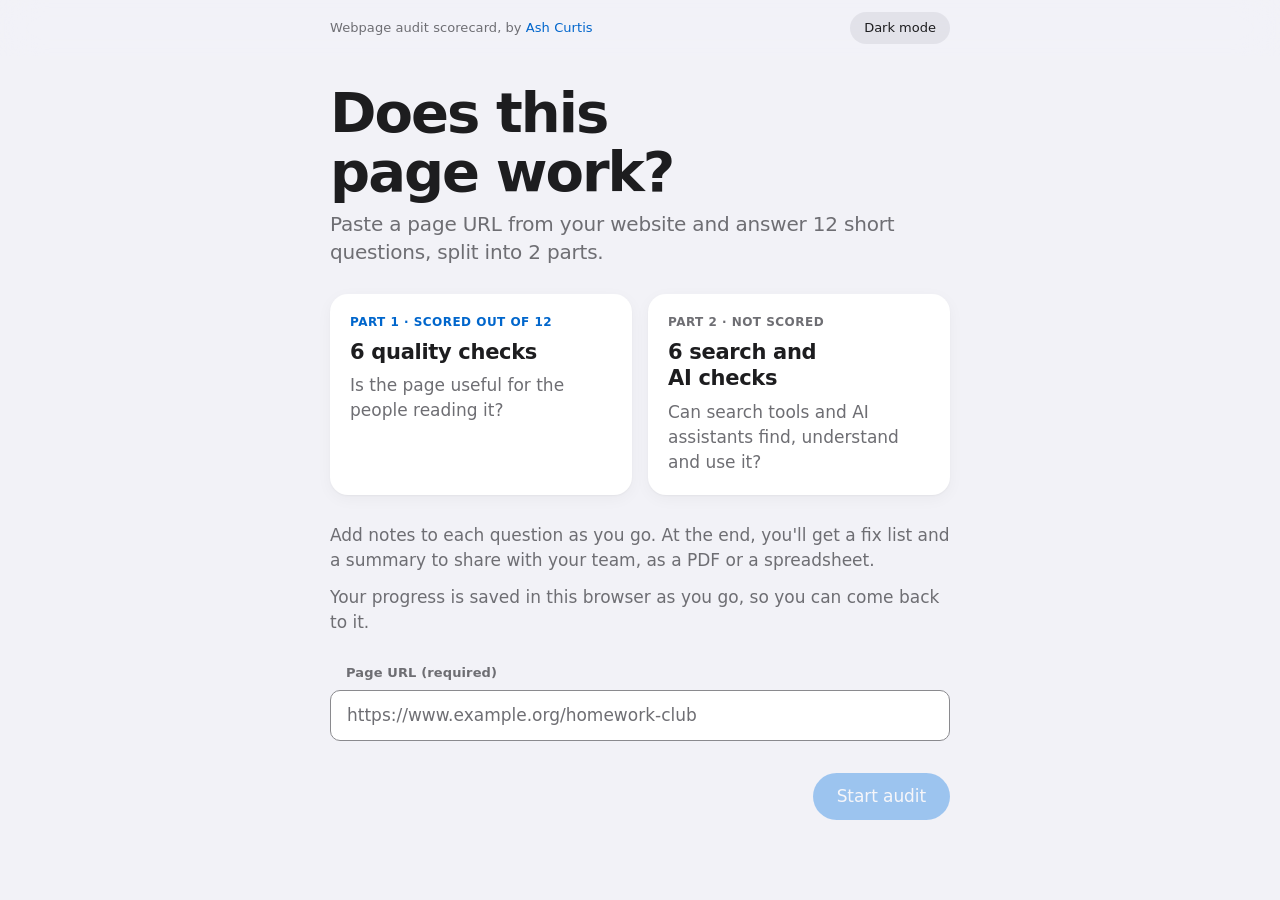
==== index.html @ c0e29211 "Add files via upload" ====
<!doctype html><html><head><meta charset=utf8><meta name=viewport content="width=device-width,initial-scale=1,viewport-fit=cover"><style>:root{color-scheme:light;box-sizing:border-box;padding-top:env(safe-area-inset-top,0px);padding-bottom:env(safe-area-inset-bottom,0px)}html{scroll-padding-top:env(safe-area-inset-top,0px)}body{margin:0;padding:0;font:14px -apple-system,BlinkMacSystemFont,sans-serif;background:#fff;color:#000}img{max-width:100%}[hidden]:not([hidden=until-found i]){display:none!important}</style></head><body>
<title>Webpage audit scorecard, by Ash Curtis</title>
<meta name="claude:viewport-fit-sides" content="cover">
<style>
/* Apple-style redesign.
   Grouped inset lists on a grouped background, system type with size-specific tracking,
   translucent sticky chrome with a scroll-edge effect, press feedback on pointer-down,
   critically damped screen transitions that enter from the side you're heading towards. */
:root {
  --bg: #F2F2F7;            /* systemGroupedBackground */
  --card: #FFFFFF;          /* secondarySystemGroupedBackground */
  --surface: #FFFFFF;
  --fill: rgba(118,118,128,.12);
  --fill-strong: rgba(118,118,128,.20);
  --fg: #1D1D1F;
  --muted: #6E6E73;
  --sep: rgba(60,60,67,.18);
  --line: rgba(60,60,67,.18);
  --line-strong: rgba(60,60,67,.36);
  --control: #8A8A8E;
  --accent: #0071E3;
  --accent-hover: #0066CC;
  --accent-press: #006EDB;
  --accent-fg: #FFFFFF;
  --accent-ink: #0066CC;
  --accent-soft: rgba(0,113,227,.10);
  --good-bg: rgba(52,199,89,.16);  --good-fg: #1B7A33;
  --warn-bg: rgba(255,149,0,.18);  --warn-fg: #8F4C00;
  --bad-bg: rgba(255,59,48,.14);   --bad-fg: #B3261E;
  --material: rgba(242,242,247,.72);
  --shadow: 0 1px 2px rgba(0,0,0,.04), 0 4px 16px rgba(0,0,0,.04);
  --font: -apple-system, BlinkMacSystemFont, "SF Pro Text", system-ui, "Segoe UI Variable Text", "Segoe UI", Roboto, sans-serif;
  --font-display: -apple-system, BlinkMacSystemFont, "SF Pro Display", system-ui, "Segoe UI Variable Display", "Segoe UI", Roboto, sans-serif;
  --mono: ui-monospace, "SF Mono", SFMono-Regular, Menlo, Consolas, monospace;
  --ease: cubic-bezier(.32,.72,0,1);  /* close to a critically damped spring, response ~0.4s */
  --r-card: 14px;
  --r-ctl: 10px;
}
@media (prefers-color-scheme: dark) {
  :root:not([data-theme="light"]) {
    --bg: #000000; --card: #1C1C1E; --surface: #1C1C1E;
    --fill: rgba(118,118,128,.24); --fill-strong: rgba(118,118,128,.36);
    --fg: #F5F5F7; --muted: #98989D;
    --sep: rgba(84,84,88,.6); --line: rgba(84,84,88,.6); --line-strong: rgba(120,120,128,.8);
    --control: #7C7C80;
    --accent: #0071E3; --accent-hover: #0066CC; --accent-press: #005FBF; --accent-fg: #FFFFFF;
    --accent-ink: #4DA3FF; --accent-soft: rgba(10,132,255,.18);
    --good-bg: rgba(48,209,88,.18);  --good-fg: #4CD964;
    --warn-bg: rgba(255,159,10,.20); --warn-fg: #FFB340;
    --bad-bg: rgba(255,69,58,.20);   --bad-fg: #FF6961;
    --material: rgba(0,0,0,.66);
    --shadow: none;
    color-scheme: dark;
  }
}
:root[data-theme="dark"] {
  --bg: #000000; --card: #1C1C1E; --surface: #1C1C1E;
  --fill: rgba(118,118,128,.24); --fill-strong: rgba(118,118,128,.36);
  --fg: #F5F5F7; --muted: #98989D;
  --sep: rgba(84,84,88,.6); --line: rgba(84,84,88,.6); --line-strong: rgba(120,120,128,.8);
  --control: #7C7C80;
  --accent: #0071E3; --accent-hover: #0066CC; --accent-press: #005FBF; --accent-fg: #FFFFFF;
  --accent-ink: #4DA3FF; --accent-soft: rgba(10,132,255,.18);
  --good-bg: rgba(48,209,88,.18);  --good-fg: #4CD964;
  --warn-bg: rgba(255,159,10,.20); --warn-fg: #FFB340;
  --bad-bg: rgba(255,69,58,.20);   --bad-fg: #FF6961;
  --material: rgba(0,0,0,.66);
  --shadow: none;
  color-scheme: dark;
}

* { box-sizing: border-box; }
[hidden] { display: none !important; }
html { -webkit-text-size-adjust: 100%; }
body {
  background: var(--bg);
  color: var(--fg);
  font-family: var(--font);
  font-size: 1.0625rem;      /* 17px, iOS body */
  line-height: 1.47;
  letter-spacing: 0;
  font-weight: 400;
  -webkit-font-smoothing: antialiased;
  padding: 0 0 4.5rem;
  /* ease light/dark changes instead of jumping */
  transition: background-color .35s ease, color .35s ease;
}
button, input, textarea { -webkit-tap-highlight-color: transparent; }

/* ---------- Translucent chrome ---------- */
.chrome {
  position: sticky; top: 0; z-index: 10;
  background: var(--material);
  -webkit-backdrop-filter: blur(20px) saturate(180%);
  backdrop-filter: blur(20px) saturate(180%);
  transition: box-shadow .25s ease, background-color .35s ease;
}
.chrome::after {        /* scroll-edge effect: appears only once content slides under */
  content: ""; position: absolute; left: 0; right: 0; bottom: -1px; height: 1px;
  background: var(--sep); opacity: 0; transition: opacity .2s ease;
}
.chrome.scrolled::after { opacity: 1; }
.chrome-in {
  max-width: 660px; margin: 0 auto;
  padding: .75rem max(1.25rem, env(safe-area-inset-right, 0px)) .75rem max(1.25rem, env(safe-area-inset-left, 0px));
  display: flex; flex-direction: column; gap: .625rem;
}
.wrap {
  max-width: 660px; margin: 0 auto;
  padding: 1.75rem max(1.25rem, env(safe-area-inset-right, 0px)) 0 max(1.25rem, env(safe-area-inset-left, 0px));
  display: flex; flex-direction: column; gap: 2rem;
}
.topbar { display: flex; flex-direction: column; gap: .625rem; }
.toprow { display: flex; justify-content: space-between; align-items: center; gap: .75rem; }
.toprow .top { flex: 1 1 auto; min-width: 0; }
.toprow .themebtn { flex: none; }
.top { font-size: .8125rem; color: var(--muted); letter-spacing: .005em; font-weight: 500; }
.top a { color: var(--accent-ink); text-decoration: none; }
.top a:hover { text-decoration: underline; text-underline-offset: 3px; }
.top a:focus-visible { outline: 3px solid var(--accent); outline-offset: 2px; border-radius: 4px; }

.themebtn {
  font: inherit; font-size: .8125rem; font-weight: 500; color: var(--fg);
  background: var(--fill); border: 0; border-radius: 980px;
  min-height: 2rem; padding: .25rem .875rem; cursor: pointer;
  transition: transform .1s ease-out, background-color .2s ease;
}
.themebtn:hover { background: var(--fill-strong); }
.themebtn:active { transform: scale(.96); }
.themebtn:focus-visible { outline: 3px solid var(--accent); outline-offset: 2px; }
.themebtn[aria-pressed="true"] { background: var(--accent-soft); color: var(--accent-ink); }

.urlbar {
  display: flex; flex-wrap: wrap; gap: .5rem .75rem; align-items: center;
  background: var(--card); border-radius: var(--r-ctl);
  padding: .5rem .5rem .5rem .875rem; font-size: .9375rem; min-width: 0;
}
.urlbar span { flex: none; font-size: .8125rem; font-weight: 600; color: var(--muted); letter-spacing: .005em; }
.urlbar label span { color: var(--muted); }
.urlbar b { font-weight: 500; min-width: 0; flex: 1 1 12ch; white-space: nowrap; overflow: hidden; text-overflow: ellipsis; }
.urlbar { flex-wrap: nowrap; }
.urlbar:has(input) { flex-wrap: wrap; }
.urlbar input {
  font: inherit; flex: 1 1 220px; min-width: 0; min-height: 2.25rem; padding: .25rem .625rem;
  border: 1px solid var(--control); border-radius: 8px; background: var(--surface); color: var(--fg);
}
.urlbar input:focus-visible { outline: none; border-color: var(--accent); box-shadow: 0 0 0 3px var(--accent-soft); }
.urlbtn {
  font: inherit; font-size: .9375rem; font-weight: 500; color: var(--accent-ink);
  background: transparent; border: 0; border-radius: 980px; min-height: 2rem; padding: .25rem .75rem; cursor: pointer;
  transition: background-color .15s ease, transform .1s ease-out;
}
.urlbtn:hover { background: var(--accent-soft); }
.urlbtn:active { transform: scale(.96); background: var(--accent-soft); }
.urlbtn:focus-visible { outline: 3px solid var(--accent); outline-offset: 1px; }
.urlmsg { flex-basis: 100%; font-size: .8125rem; color: var(--bad-fg); }

/* ---------- Progress ---------- */
.progress { display: flex; flex-direction: column; gap: .5rem; }
.track { height: 4px; background: var(--fill); border-radius: 980px; overflow: hidden; }
.track i { display: block; height: 100%; width: 0; background: var(--accent); border-radius: 980px; transition: width .5s var(--ease); }
.plabel { display: flex; justify-content: space-between; gap: .75rem; flex-wrap: wrap; font-size: .8125rem; color: var(--muted); letter-spacing: .005em; }
.plabel span:first-child { color: var(--fg); font-weight: 600; }
.plabel span:last-child { font-variant-numeric: tabular-nums; }

/* ---------- Type: size-specific tracking and leading ---------- */
h1, h2, h3 { margin: 0; text-wrap: balance; font-family: var(--font-display); }
h1 { font-size: clamp(2.25rem, 7vw, 3.5rem); font-weight: 700; line-height: 1.05; letter-spacing: -0.035em; }
h2 { font-size: clamp(1.625rem, 4.6vw, 2.125rem); font-weight: 700; line-height: 1.12; letter-spacing: -0.025em; }
h3 { font-size: 1.25rem; font-weight: 600; line-height: 1.25; letter-spacing: -0.015em; }
h1:focus, h2:focus, .screen:focus { outline: none; }
p { margin: 0; }
.muted { color: var(--muted); }
.small { font-size: .875rem; letter-spacing: .003em; }
.label { font-size: .8125rem; font-weight: 600; color: var(--muted); letter-spacing: .01em; }
.lede { font-size: 1.25rem; line-height: 1.4; letter-spacing: -0.01em; color: var(--muted); text-wrap: pretty; }
.head { display: flex; flex-direction: column; gap: .5rem; }
.head .label { color: var(--accent-ink); }

/* ---------- Screen motion ---------- */
.screen { display: flex; flex-direction: column; gap: 1.75rem; min-width: 0; }
.screen.enter { animation: inFwd .45s var(--ease) both; }
.screen.enter.back { animation-name: inBack; }
@keyframes inFwd { from { opacity: 0; transform: translateX(28px); } to { opacity: 1; transform: none; } }
@keyframes inBack { from { opacity: 0; transform: translateX(-28px); } to { opacity: 1; transform: none; } }

/* ---------- Grouped sections ---------- */
.sec { display: flex; flex-direction: column; gap: .75rem; }
.sec > h3 { padding-inline: .25rem; }

.look { display: flex; flex-direction: column; gap: .5rem; }
.look > .label { padding-inline: 1rem; }
.look ul {
  list-style: none; margin: 0; padding: .25rem 0; display: flex; flex-direction: column;
  background: var(--card); border-radius: var(--r-card); box-shadow: var(--shadow);
}
.look li { position: relative; padding: .625rem 1rem .625rem 2.5rem; font-size: 1rem; line-height: 1.4; }
.look li + li::after { content: ""; position: absolute; top: 0; left: 2.5rem; right: 0; height: 1px; background: var(--sep); transform: scaleY(.6); }
.look li::before {
  content: ""; position: absolute; left: 1rem; top: .95rem; width: .5rem; height: .5rem;
  border-radius: 50%; background: var(--accent); opacity: .85;
}

.field { display: flex; flex-direction: column; gap: .5rem; }
.field > .label { padding-inline: 1rem; }
input[type="text"], input[type="date"], textarea {
  width: 100%; font: inherit; color: var(--fg); background: var(--card);
  border: 1px solid var(--control); border-radius: var(--r-ctl); padding: .75rem 1rem;
  transition: border-color .2s ease, box-shadow .2s ease, background-color .35s ease;
}
textarea { resize: vertical; min-height: 5.5rem; line-height: 1.45; }
input[type="text"]:focus-visible, input[type="date"]:focus-visible, textarea:focus-visible {
  outline: none; border-color: var(--accent); box-shadow: 0 0 0 4px var(--accent-soft);
}
::placeholder { color: var(--muted); opacity: 1; }
input[type="date"] { min-height: 3rem; }

/* Choices: an inset grouped list with a trailing checkmark, like a Settings picker */
.choices { border: 0; padding: 0; margin: 0; min-width: 0; display: block; }
.choices legend { padding: 0 1rem; margin-bottom: .5rem; font-size: .8125rem; font-weight: 600; color: var(--muted); letter-spacing: .01em; }
.choices > .choice:first-of-type .face { border-top-left-radius: var(--r-card); border-top-right-radius: var(--r-card); }
.choices > .choice:last-of-type .face { border-bottom-left-radius: var(--r-card); border-bottom-right-radius: var(--r-card); }
.choice { position: relative; display: block; }
.choice + .choice .face::before {
  content: ""; position: absolute; top: 0; left: 1rem; right: 0; height: 1px; background: var(--sep); transform: scaleY(.6);
}
.choice input { position: absolute; inset: 0; width: 100%; height: 100%; margin: 0; opacity: 0; cursor: pointer; z-index: 1; }
.face {
  position: relative; display: flex; align-items: center; gap: .875rem;
  min-height: 3.25rem; padding: .75rem 1rem;
  background: var(--card); transition: background-color .12s ease;
}
.lbl { font-weight: 400; flex: 1; }
.dot {                                          /* now a checkmark */
  order: 2; flex: none; width: 1.25rem; height: 1.25rem; position: relative;
}
.dot::after {
  content: ""; position: absolute; left: .4rem; top: .1rem; width: .4rem; height: .8rem;
  border: solid var(--accent); border-width: 0 2.5px 2.5px 0; border-radius: 1px;
  transform: rotate(45deg) scale(0); opacity: 0;
  transition: transform .35s var(--ease), opacity .15s ease;
}
.choice input:hover + .face { background: color-mix(in srgb, var(--card) 94%, var(--fg)); }
.choice input:active + .face { background: color-mix(in srgb, var(--card) 86%, var(--fg)); transition-duration: 0s; }  /* feedback on press */
.choice input:checked + .face .lbl { font-weight: 600; }
.choice input:checked + .face .dot::after { transform: rotate(45deg) scale(1); opacity: 1; }
.choice input:focus-visible + .face { outline: 3px solid var(--accent); outline-offset: -3px; z-index: 2; }

/* ---------- Buttons ---------- */
.nav { display: flex; justify-content: space-between; align-items: center; gap: .75rem; flex-wrap: wrap; padding-top: .25rem; }
.btn {
  font: inherit; font-size: 1.0625rem; font-weight: 500; letter-spacing: -0.005em;
  border: 0; border-radius: 980px; min-height: 2.875rem; padding: .7rem 1.5rem; cursor: pointer;
  background: var(--accent); color: var(--accent-fg);
  transition: background-color .2s ease, opacity .2s ease, transform .1s ease-out;
}
.btn:hover:not(:disabled) { background: var(--accent-hover); }
.btn:active:not(:disabled) { transform: scale(.97); background: var(--accent-press); }
.btn.ghost { background: transparent; color: var(--accent-ink); padding-inline: .875rem; }
.btn.ghost:hover:not(:disabled) { background: var(--accent-soft); }
.btn.outline { background: var(--fill); color: var(--fg); }
.btn.outline:hover:not(:disabled) { background: var(--fill-strong); }
.btn.outline:active:not(:disabled) { background: var(--fill-strong); }
.btn.soft { background: var(--accent-soft); color: var(--accent-ink); }
.btn.soft:hover:not(:disabled) { background: color-mix(in srgb, var(--accent-soft) 70%, var(--accent) 12%); }
.btn:disabled { opacity: .35; cursor: not-allowed; }
.btn:focus-visible { outline: 3px solid var(--accent); outline-offset: 3px; }

/* ---------- Score ---------- */
.score { display: flex; align-items: baseline; gap: .5rem; flex-wrap: wrap; }
.score-num {
  font-family: var(--font-display); font-size: clamp(5rem, 20vw, 8rem); font-weight: 700;
  line-height: .95; letter-spacing: -0.05em; font-variant-numeric: tabular-nums; color: var(--fg);
}
.score-of { font-family: var(--font-display); font-size: 1.75rem; font-weight: 600; letter-spacing: -0.02em; color: var(--muted); }
.blocks { display: grid; grid-template-columns: repeat(12, 1fr); gap: 4px; }
.blocks i { display: block; height: 10px; background: var(--fill); border-radius: 980px; }
.blocks i.on { background: var(--accent); }
.pill { display: inline-block; font-size: .8125rem; font-weight: 600; padding: .2rem .7rem; border-radius: 980px; }
.pill.good { background: var(--good-bg); color: var(--good-fg); }
.pill.warn { background: var(--warn-bg); color: var(--warn-fg); }
.pill.bad { background: var(--bad-bg); color: var(--bad-fg); }
.meter { height: 6px; background: var(--fill); border-radius: 980px; overflow: hidden; }
.meter i { display: block; height: 100%; background: var(--accent); border-radius: 980px; }
.url { font-family: var(--font-display); font-size: 1.375rem; font-weight: 600; letter-spacing: -0.015em; color: var(--fg); overflow-wrap: anywhere; line-height: 1.25; }

/* ---------- Grouped rows (answers) ---------- */
.rows { display: flex; flex-direction: column; background: var(--card); border-radius: var(--r-card); box-shadow: var(--shadow); overflow: hidden; }
.row, .srow { position: relative; padding: .75rem 1rem; }
.row { display: flex; justify-content: space-between; align-items: center; gap: .75rem; }
.srow { display: flex; flex-direction: column; gap: .25rem; }
.row + .row::before, .srow + .srow::before {
  content: ""; position: absolute; top: 0; left: 1rem; right: 0; height: 1px; background: var(--sep); transform: scaleY(.6);
}
.srow .line { display: flex; justify-content: space-between; align-items: center; gap: .75rem; }
.srow .rnote { font-size: .9375rem; color: var(--muted); overflow-wrap: anywhere; line-height: 1.4; }
.tag {
  font-size: .8125rem; font-weight: 600; letter-spacing: .005em;
  padding: .15rem .65rem; border-radius: 980px; white-space: nowrap;
}
.tag.s2, .tag.yes { background: var(--good-bg); color: var(--good-fg); }
.tag.s1, .tag.unsure { background: var(--warn-bg); color: var(--warn-fg); }
.tag.s0, .tag.no { background: var(--bad-bg); color: var(--bad-fg); }
.tag.info { background: var(--fill); color: var(--fg); }

.nextpart {
  background: var(--card); border-radius: var(--r-card); box-shadow: var(--shadow);
  padding: 1.125rem 1.25rem; display: flex; flex-direction: column; gap: .375rem;
}
.nextpart .label { color: var(--accent-ink); }

/* ---------- Fix list ---------- */
.fixes {
  list-style: none; margin: 0; padding: 0; counter-reset: fix; display: flex; flex-direction: column;
  background: var(--card); border-radius: var(--r-card); box-shadow: var(--shadow); overflow: hidden;
}
.fixes li { position: relative; counter-increment: fix; display: grid; grid-template-columns: 1.75rem minmax(0, 1fr); gap: .875rem; padding: 1rem; }
.fixes li + li::after { content: ""; position: absolute; top: 0; left: 3.625rem; right: 0; height: 1px; background: var(--sep); transform: scaleY(.6); }
.fixes li::before {
  content: counter(fix); width: 1.75rem; height: 1.75rem; border-radius: 50%;
  background: var(--accent); color: var(--accent-fg); font-size: .8125rem; font-weight: 700;
  display: grid; place-items: center; font-variant-numeric: tabular-nums;
}
.fixes .body { display: flex; flex-direction: column; gap: .375rem; min-width: 0; }
.fixes .top2 { display: flex; gap: .625rem; align-items: center; flex-wrap: wrap; }
.fixes .top2 h3 { font-size: 1.0625rem; letter-spacing: -0.01em; }
.fixes .body p { font-size: 1rem; line-height: 1.45; }
.fixes .body p b { font-weight: 600; }
.fixes .note { font-size: .9375rem; color: var(--muted); background: var(--fill); border-radius: 8px; padding: .5rem .75rem; }

.chain { list-style: none; margin: 0; padding: 0; display: flex; flex-direction: column; gap: .25rem; }
.chain li { display: grid; grid-template-columns: 5.25rem minmax(0, 1fr); gap: .875rem; padding: .75rem .875rem; border-radius: var(--r-ctl); align-items: start; }
.chain .tag { text-align: center; }
.chain b { font-weight: 600; }

.callout { border-radius: var(--r-card); padding: .875rem 1rem; }
.callout.good { background: var(--good-bg); color: var(--good-fg); }
.callout.bad { background: var(--bad-bg); color: var(--bad-fg); }
.callout.warn { background: var(--warn-bg); color: var(--warn-fg); }
.callout strong { font-weight: 600; }

.fields2 { display: grid; grid-template-columns: 1fr 1fr; gap: 1rem; }
@media (max-width: 520px) { .fields2 { grid-template-columns: 1fr; } }

.auto { background: var(--card); border-radius: var(--r-card); box-shadow: var(--shadow); padding: 1.125rem 1.25rem; display: flex; flex-direction: column; gap: .75rem; }
.auto .label { color: var(--accent-ink); }
.findings { list-style: none; margin: 0; padding: 0; display: flex; flex-direction: column; gap: .625rem; }
.findings li { display: grid; grid-template-columns: 4.75rem minmax(0, 1fr); gap: .75rem; align-items: start; font-size: .9375rem; }
.findings .tag { text-align: center; }

details.more {
  display: flex; flex-direction: column; gap: 1.5rem;
  background: var(--card); border-radius: var(--r-card); box-shadow: var(--shadow); padding: .875rem 1rem;
}
details.more[open] { padding-bottom: 1rem; }
details.more summary { cursor: pointer; color: var(--accent-ink); font-weight: 500; list-style-position: inside; }
details.more[open] summary { margin-bottom: .75rem; }
details.more summary:focus-visible { outline: 3px solid var(--accent); outline-offset: 4px; border-radius: 4px; }
.copy-row { display: flex; gap: .75rem; align-items: center; flex-wrap: wrap; }
.copy-status { font-size: .875rem; color: var(--good-fg); font-weight: 500; }
textarea.summary { font-family: var(--mono); font-size: .8125rem; min-height: 17.5rem; background: var(--bg); border-color: transparent; }

.intro-notes { display: flex; flex-direction: column; gap: .75rem; }

/* ---------- Resume ---------- */
.resume {
  display: flex; flex-direction: column; gap: .375rem;
  background: var(--card); border-radius: 18px; padding: 1.25rem; box-shadow: var(--shadow);
}
.resume .label { color: var(--accent-ink); }
.resume-url { font-weight: 600; overflow-wrap: anywhere; line-height: 1.35; }
.resume .copy-row { margin-top: .625rem; }

/* ---------- Intro cards ---------- */
.cards { display: grid; grid-template-columns: 1fr 1fr; gap: 1rem; }
@media (max-width: 560px) { .cards { grid-template-columns: 1fr; } }
.card {
  display: flex; flex-direction: column; gap: .5rem; min-width: 0;
  background: var(--card); border-radius: 18px; padding: 1.25rem; box-shadow: var(--shadow);
}
.card h3 { font-size: 1.3125rem; }
.card .kicker { font-size: .75rem; font-weight: 600; letter-spacing: .04em; text-transform: uppercase; color: var(--accent-ink); }
.card .names { font-size: .9375rem; }
.cards .card:last-child .kicker { color: var(--muted); }

@media (max-width: 520px) {
  .chain li { grid-template-columns: 4.5rem minmax(0, 1fr); }
  .nav .btn { flex: 1 1 auto; }
}

/* ---------- Accessibility preferences ---------- */
@media (prefers-reduced-motion: reduce) {
  /* gentler equivalent: cross-fade, no slides or springs */
  .screen.enter, .screen.enter.back { animation: fadeOnly .2s ease both; }
  @keyframes fadeOnly { from { opacity: 0; } to { opacity: 1; } }
  .btn:active:not(:disabled), .themebtn:active, .urlbtn:active { transform: none; }
  .dot::after { transition: opacity .15s ease; }
  .track i { transition: width .2s ease; }
}
@media (prefers-reduced-transparency: reduce) {
  .chrome { background: var(--bg); -webkit-backdrop-filter: none; backdrop-filter: none; }
}
@media (prefers-contrast: more) {
  .chrome { background: var(--bg); -webkit-backdrop-filter: none; backdrop-filter: none; }
  .rows, .fixes, .look ul, .card, .resume, .auto, .nextpart, details.more, .urlbar { outline: 1px solid var(--line-strong); }
  .btn.outline { outline: 1px solid var(--fg); }
  .face { box-shadow: inset 0 0 0 1px var(--line-strong); }
  :root { --sep: var(--line-strong); }
}
</style>

<header class="chrome" id="chrome"><div class="chrome-in">
  <div class="topbar"><div class="toprow"><div class="top">Webpage audit scorecard, by <a href="https://github.com/AshJCurtis" target="_blank" rel="noopener" aria-label="Ash Curtis on GitHub (opens in a new tab)">Ash Curtis</a></div>
  <button type="button" class="themebtn" id="themeBtn" aria-pressed="false">Dark mode</button></div>
  <div class="urlbar" id="urlbar" hidden></div></div>
  <div class="progress" id="progress" hidden>
    <div class="track"><i id="fill"></i></div>
    <div class="plabel" id="plabel"></div>
  </div>
</div></header>
<div class="wrap">
  <main class="screen" id="screen" tabindex="-1"></main>
</div>

<script>
(function () {
  try { document.documentElement.lang = 'en-GB'; } catch (e) {}
  (function () {
    var root = document.documentElement, btn = document.getElementById('themeBtn');
    if (!btn) return;
    function isDark() {
      var t = root.getAttribute('data-theme');
      if (t === 'dark') return true;
      if (t === 'light') return false;
      // follow the computer's setting; light if it doesn't say
      try { return window.matchMedia('(prefers-color-scheme: dark)').matches; } catch (e) { return false; }
    }
    function paint() { btn.setAttribute('aria-pressed', isDark() ? 'true' : 'false'); }
    try { var saved = localStorage.getItem('audit-theme'); if (saved === 'dark' || saved === 'light') root.setAttribute('data-theme', saved); } catch (e) {}
    btn.addEventListener('click', function () {
      var next = isDark() ? 'light' : 'dark';
      root.setAttribute('data-theme', next);
      try { localStorage.setItem('audit-theme', next); } catch (e) {}
      paint();
    });
    paint();
  })();
  var HOSTED = true;           // true only in the standalone copy
  var CHECKER_URL = 'https://summer-sea-d98f.ashcurtis23.workers.dev/';  // address of the page checker; empty hides the automatic check
  var ANSWERS1 = [
    { v: 2, label: 'Yes' },
    { v: 1, label: 'Somewhat' },
    { v: 0, label: 'No' }
  ];
  var ANSWERS2 = [
    { v: 'yes', label: 'Yes' },
    { v: 'unsure', label: 'Not sure' },
    { v: 'no', label: 'No' }
  ];

  var Q = [
    { key: 'Relevance', q: 'Is it clear who this page is for?',
      look: ['The page title and main heading say what the page is about', 'The first lines tell the reader who it\'s for', 'Someone arriving from a search result knows within seconds that they\'re in the right place'],
      fix: 'Change the page title and main heading so they say what the page is about and who it\'s for. Then start the page with 1 sentence that tells people what they can do here.',
      fixSome: 'The title or opening is nearly there but too vague. Make the title and main heading say what the page is about and who it\'s for, and use the first sentence to say what people can do here.' },
    { key: 'Informative', q: 'Is the page reliable, accurate, up-to-date, detailed enough, trustworthy?',
      look: ['Dates, prices, opening times and phone numbers are correct', 'Links go where they say they go', 'The page shows when it was last updated and who to contact about a mistake'],
      fix: 'Don\'t trust the page until it\'s been checked. Check every fact, date, price and link is right, and take out anything you can\'t confirm. Add the date it was last checked and who looks after it.',
      fixSome: 'Most of it looks right, but something is out of date or nobody looks after it. Check every date, price and contact detail is still right, then add the date it was last checked and who looks after it.' },
    { key: 'Structure', q: 'Can you scan it? Are there clear headings, short paragraphs and lists?',
      look: ['Headings run in a logical order and describe the section below them', 'Paragraphs are short, and steps or options are in lists', 'The most important information isn\'t buried'],
      fix: 'Split long paragraphs into shorter ones, and put steps and options into lists. Give each section a heading that says what\'s in it.',
      fixSome: 'Most of the page is easy to skim. Fix the longest paragraph and the least clear heading first: split the paragraph up and make the heading say what comes next.' },
    { key: 'Tone of voice', q: 'Is the language plain and consistent with your house style, with no jargon or filler?',
      look: ['Plain words, short sentences, no unexplained jargon', 'The tone matches the rest of the site and your style guide', 'No slogans or filler where a fact should be'],
      fix: 'Swap jargon and slogans for the plain fact they\'re trying to say. Read the page out loud and rewrite anything you wouldn\'t say to someone face to face.',
      fixSome: 'Find the 3 phrases that sound least like your organisation and swap each one for the plain fact. Then check the tone matches your style guide.' },
    { key: 'Accessibility', q: 'Does it meet your accessibility standards?',
      look: ['Link text makes sense out of context, never "click here"', 'Text is real text, not part of an image, and images have useful alt text', 'Forms and buttons have clear labels, and colour contrast passes'],
      fix: 'Change links like "click here" so they say where they go. Don\'t put words inside pictures, add a short description to each picture (alt text) and give every form box a label. Then check the page against your accessibility standards.',
      fixSome: 'Fix the problems you spotted first, such as unclear links, pictures without a description or form boxes without labels. Then run the page through an accessibility checker and go through what it finds.' },
    { key: 'Call to action', q: 'Is there 1 clear thing the reader can do next?',
      look: ['There\'s 1 clearly labelled call-to-action', 'The button or link says what will happen when you use it', 'Contact details are written out as text'],
      fix: 'Decide the 1 thing you want people to do next and make it the most noticeable thing on the page. Start its label with an action word, such as "Book a place" or "Call the helpline".',
      fixSome: 'There\'s a next step, but it doesn\'t stand out enough. Pick the 1 that matters most, make it the most noticeable thing on the page, and start its label with an action word.' }
  ];

  var C = [
    { key: 'Reach', q: 'Can search engines and AI assistants get to this page?',
      look: ['It isn\'t behind a login', 'It isn\'t blocked by robots.txt or a similar rule', 'It\'s in your sitemap and other pages link to it'],
      fix: 'Ask your web team why search engines and AI tools can\'t get to the page. Information meant for the public shouldn\'t need a login.',
      confirm: 'Open the page in a private (incognito) window without signing in. If it loads, ask your web team to check that nothing on the site blocks search engines or AI tools from this page, and that it\'s on the site\'s list of pages (the sitemap).' },
    { key: 'Store', q: 'Is the page allowed to be stored, and does it load without special software?',
      look: ['There\'s no noindex instruction on the page', 'The main text is in the page itself, not loaded only after a click or by a script', 'Key facts aren\'t locked inside a PDF or an image'],
      fix: 'Ask your web team to remove any setting that tells search engines to ignore the page (called "noindex"). Put the important information on the page itself, not hidden in tabs, pop-ups or PDFs.',
      confirm: 'Check the important information is written on the page, not only in tabs, pop-ups or PDFs. Then ask your web team to check the page isn\'t set to be ignored by search engines.' },
    { key: 'Understand', q: 'Is the meaning in the words and headings, not just in images or layout?',
      look: ['Headings describe what follows', 'Facts in tables and diagrams are also stated in the text', 'Meaning doesn\'t depend on colour or position alone'],
      fix: 'If a picture, chart, table or layout shows something important, say it in words too. Make each heading describe what\'s underneath it.',
      confirm: 'Go through each picture, chart and table on the page. Check that anything important it shows is also written in the text.' },
    { key: 'Trust', q: 'Is it current, owned by a named team and backed by evidence?',
      look: ['There\'s a review date or last-updated date', 'A team is responsible for the page', 'Claims point to a source, a policy or a named expert'],
      fix: 'Add the date the page was last checked and who looks after it, and link to where your facts come from. If nobody will keep the page up to date, take it down.',
      confirm: 'Look for the date the page was last checked, who looks after it and where its facts come from. If you can\'t find them within 30 seconds, search engines and AI tools probably can\'t either.' },
    { key: 'Answer', q: 'Does it directly answer a specific question someone would ask?',
      look: ['The answer appears near the top in plain words', 'A heading matches the way people phrase the question', 'The details someone needs to decide sit next to the answer'],
      fix: 'Work out the main question the page answers. Give the answer in the first 2 lines, and add a heading that asks the question the way people would.',
      confirm: 'Write down the main question this page answers. Then check the answer is in the first 2 lines, in plain words.' },
    { key: 'Act', q: 'Can a person, or an assistant helping them, complete the next step?',
      look: ['Forms have labelled fields and a clear submit button', 'Contact routes are written as text', 'Costs, opening hours and eligibility are stated before the action'],
      fix: 'Give every form box and button a clear label, and write out how to get in touch. Before asking people to act, say what it costs, when it\'s open and who it\'s for.',
      confirm: 'Try the next step as if you\'d never seen the page, using only your keyboard (Tab and Enter). Check the contact details and costs are written as words, not just shown in a picture.' }
  ];

  // Steps: 0 intro, 1-6 Part 1 checks, 7 Part 1 summary, 8-13 Part 2 steps, 14 results
  var P1 = Q.length;               // 6
  var SUM = P1 + 1;                // 7
  var LAST = P1 + 1 + C.length;    // 13
  var RESULTS = LAST + 1;          // 14
  var FINAL = RESULTS + 1;         // 15
  var MAX = Q.length * 2;          // 12
  var state = { step: 0, name: '', a1: [], a2: [], n1: [], n2: [], owner: '', review: '', auto: null };

  var screen = document.getElementById('screen');
  var progress = document.getElementById('progress');
  var fill = document.getElementById('fill');
  var plabel = document.getElementById('plabel');

  function esc(s) {
    return String(s).replace(/[&<>"']/g, function (c) {
      return { '&': '&amp;', '<': '&lt;', '>': '&gt;', '"': '&quot;', "'": '&#39;' }[c];
    });
  }

  function band(score) {
    if (score === MAX) return { cls: 'good', label: 'In good shape', text: '*Street Fighter voice* Perfect! Make sure you re-check when the page changes.' };
    if (score >= 9) return { cls: 'good', label: 'In good shape', text: 'Niccccce. That\'s pretty good. Fix the small gaps and re-score.' };
    if (score >= 4) return { cls: 'warn', label: 'Worth a rewrite', text: '*Sabrina Brier voice* Oh. Okay. Start with the lowest-scoring checks.' };
    return { cls: 'bad', label: 'Rethink the page', text: 'Oh heck. Ask whether the page needs to exist in this form.' };
  }
  function ansLabel(v) { return v === 2 ? 'Yes' : v === 1 ? 'Somewhat' : 'No'; }
  function fix1(i) { return state.a1[i] === 1 ? Q[i].fixSome : Q[i].fix; }
  function fix2(i) { return state.a2[i] === 'unsure' ? C[i].confirm : C[i].fix; }
  function fmtDate(iso) {
    var m = /^(\d{4})-(\d{2})-(\d{2})$/.exec(iso || '');
    if (!m) return '';
    var mo = ['January', 'February', 'March', 'April', 'May', 'June', 'July', 'August', 'September', 'October', 'November', 'December'];
    return parseInt(m[3], 10) + ' ' + mo[parseInt(m[2], 10) - 1] + ' ' + m[1];
  }
  function chainLabel(v) { return v === 'yes' ? 'Yes' : v === 'unsure' ? 'Not sure' : 'No'; }

  function score() {
    var t = 0;
    for (var i = 0; i < Q.length; i++) t += state.a1[i] == null ? 0 : state.a1[i];
    return t;
  }
  function p2Issues() {
    var no = [], unsure = [];
    for (var i = 0; i < C.length; i++) {
      if (state.a2[i] === 'no') no.push(i);
      else if (state.a2[i] !== 'yes') unsure.push(i);
    }
    return no.concat(unsure);
  }
  function fixOrder() {
    var list = [];
    for (var i = 0; i < Q.length; i++) if (state.a1[i] < 2) list.push(i);
    list.sort(function (a, b) { return state.a1[a] - state.a1[b] || a - b; });
    return list;
  }

  function renderProgress() {
    var s = state.step;
    if (s < 1 || s === SUM || s > LAST) { progress.hidden = true; fill.style.width = '0'; return; }
    progress.hidden = false;
    var p1 = s <= P1;
    var n = p1 ? s : s - SUM;
    var of = p1 ? P1 : C.length;
    plabel.innerHTML = '<span>' + (p1 ? 'Part 1 &middot; Scorecard' : 'Part 2 &middot; Search tools and AI assistants') + '</span>' +
      '<span>' + 'Check ' + n + ' of ' + of + '</span>';
    fill.style.width = Math.round(n / of * 100) + '%';
  }

  function fixUrl(v) {
    v = String(v == null ? '' : v).trim();
    if (!v || /^[a-z][a-z0-9+.\-]*:\/\//i.test(v) || /\s/.test(v)) return v;
    return 'https://' + v.replace(/^\/+/, '');
  }
  function changeUrl(next) {
    if (next === state.name.trim()) return;
    var set = state.autoSet || {};
    Object.keys(set).forEach(function (k) {
      var rec = set[k];
      if (state.a2[k] === rec.a) delete state.a2[k];
      if (state.n2[k] === rec.n) state.n2[k] = '';
    });
    state.autoSet = {};
    state.auto = null;
    state.name = next;
  }
  function paintUrlBar(editing) {
    var bar = document.getElementById('urlbar');
    if (editing) {
      bar.innerHTML = '<label for="urlInput"><span>Page URL</span></label>' +
        '<input type="text" id="urlInput" autocomplete="off" autocapitalize="off" spellcheck="false" inputmode="url" value="' + esc(state.name.trim()) + '">' +
        '<button type="button" class="urlbtn" id="urlSave">Save</button><button type="button" class="urlbtn" id="urlCancel">Cancel</button>' +
        '<span class="urlmsg" id="urlMsg" role="alert"></span>';
      var inp = document.getElementById('urlInput');
      function save() {
        var v = fixUrl(inp.value);
        if (!v) { document.getElementById('urlMsg').textContent = 'Enter a page URL.'; inp.focus(); return; }
        var changed = v !== state.name.trim();
        changeUrl(v);
        if (changed) render(); else paintUrlBar(false);
        var eb = document.getElementById('urlEdit'); if (eb) eb.focus();
      }
      document.getElementById('urlSave').addEventListener('click', save);
      document.getElementById('urlCancel').addEventListener('click', function () { paintUrlBar(false); document.getElementById('urlEdit').focus(); });
      inp.addEventListener('keydown', function (e) {
        if (e.key === 'Enter') { e.preventDefault(); save(); }
        else if (e.key === 'Escape') { paintUrlBar(false); document.getElementById('urlEdit').focus(); }
      });
      inp.focus(); inp.select();
    } else {
      bar.innerHTML = '<span>Auditing</span><b title="' + esc(state.name.trim()) + '">' + esc(state.name.trim()) + '</b>' +
        '<button type="button" class="urlbtn" id="urlEdit" aria-label="Edit page URL">Edit</button>';
      document.getElementById('urlEdit').addEventListener('click', function () { paintUrlBar(true); });
    }
  }

  function blocks(s) {
    var x = '<div class="blocks" role="img" aria-label="Score ' + s + ' out of ' + MAX + '">';
    for (var i = 0; i < MAX; i++) x += '<i' + (i < s ? ' class="on"' : '') + '></i>';
    return x + '</div>';
  }

  /* Save progress: answers live in this browser only (localStorage), never sent anywhere */
  var SAVE_KEY = 'audit-progress-v1';
  var resumeData = null;
  function saveProgress() {
    if (!(state.step > 0)) return;          // nothing worth keeping until the audit starts
    try {
      localStorage.setItem(SAVE_KEY, JSON.stringify({
        v: 1, savedAt: Date.now(), step: state.step, name: state.name,
        a1: state.a1, a2: state.a2, n1: state.n1, n2: state.n2, owner: state.owner, review: state.review
      }));
    } catch (e) {}
  }
  function clearProgress() { try { localStorage.removeItem(SAVE_KEY); } catch (e) {} }
  function loadProgress() {
    try {
      var d = JSON.parse(localStorage.getItem(SAVE_KEY) || 'null');
      if (!d || d.v !== 1 || typeof d.name !== 'string' || !d.name.trim()) return null;
      var st = parseInt(d.step, 10);
      if (!(st >= 1 && st <= FINAL)) return null;
      function arr(x) { return Array.isArray(x) ? x : []; }
      var a1 = arr(d.a1).map(function (v) { return v === 0 || v === 1 || v === 2 ? v : undefined; });
      var a2 = arr(d.a2).map(function (v) { return v === 'yes' || v === 'unsure' || v === 'no' ? v : undefined; });
      function notes(x) { return arr(x).map(function (v) { return typeof v === 'string' ? v : ''; }); }
      // never land on a screen whose earlier answers are missing
      var need = 0;
      for (var i = 0; i < Q.length; i++) { if (a1[i] == null) break; need = i + 1; }
      var maxStep = need < Q.length ? need + 1 : SUM;
      if (need === Q.length) { var n2 = 0; for (var j = 0; j < C.length; j++) { if (a2[j] == null) break; n2 = j + 1; } maxStep = n2 < C.length ? SUM + n2 + 1 : FINAL; }
      return {
        savedAt: +d.savedAt || 0,
        state: { step: Math.min(st, maxStep), name: d.name, a1: a1, a2: a2, n1: notes(d.n1), n2: notes(d.n2),
                 owner: typeof d.owner === 'string' ? d.owner : '', review: typeof d.review === 'string' ? d.review : '', auto: null }
      };
    } catch (e) { return null; }
  }
  function whereLabel(st) {
    if (st <= P1) return 'Part 1, check ' + st + ' of ' + P1;
    if (st === SUM) return 'Part 1 finished';
    if (st <= LAST) return 'Part 2, check ' + (st - SUM) + ' of ' + C.length;
    if (st === RESULTS) return 'Results';
    return 'Wrap up';
  }
  function savedLabel(ms) {
    if (!ms) return '';
    var d = new Date(ms), now = new Date();
    var time = d.toLocaleTimeString('en-GB', { hour: '2-digit', minute: '2-digit' });
    if (d.toDateString() === now.toDateString()) return 'Saved today at ' + time;
    return 'Saved ' + d.toLocaleDateString('en-GB', { day: 'numeric', month: 'long' }) + ' at ' + time;
  }
  function resumeBlock() {
    if (!resumeData) return '';
    var r = resumeData.state;
    return '<section class="resume" aria-labelledby="resumeH">' +
      '<span class="label">Saved audit</span>' +
      '<h3 id="resumeH">Carry on where you left off</h3>' +
      '<p class="resume-url">' + esc(r.name.trim()) + '</p>' +
      '<p class="small muted">' + esc(whereLabel(r.step)) + (resumeData.savedAt ? ' &middot; ' + esc(savedLabel(resumeData.savedAt)) : '') + '</p>' +
      '<div class="copy-row"><button class="btn" id="resumeGo">Carry on</button>' +
      '<button class="btn outline" id="resumeDrop">Start a new audit</button></div></section>';
  }

  function renderIntro() {
    screen.innerHTML =
      '<div class="head"><h1 id="h" tabindex="-1">Does this page work?</h1>' +
      '<p class="lede">Paste a page URL from your website and answer 12 short questions, split into 2 parts.</p></div>' +
      resumeBlock() +
      '<div class="cards">' +
      '<div class="card"><span class="kicker">Part 1 &middot; Scored out of ' + MAX + '</span><h3>6 quality checks</h3><p class="muted">Is the page useful for the people reading it?</p>' +
      '</div>' +
      '<div class="card"><span class="kicker">Part 2 &middot; Not scored</span><h3>6 search and AI checks</h3><p class="muted">Can search tools and AI assistants find, understand and use it?</p>' +
      '</div></div>' +
      '<div class="intro-notes"><p class="muted">Add notes to each question as you go. At the end, you\'ll get a fix list and a summary to share with your team, as a PDF or a spreadsheet.</p>' +
      '<p class="muted">Your progress is saved in this browser as you go, so you can come back to it.</p></div>' +
      '<div class="field"><label class="label" for="pageName">Page URL (required)</label>' +
      '<input type="text" id="pageName" required aria-required="true" placeholder="https://www.example.org/homework-club" autocomplete="off" autocapitalize="off" spellcheck="false" inputmode="url" value="' + esc(state.name) + '">' +
      '</div>' +
      '<div class="nav"><span></span>' +
      '<button class="btn" id="start"' + (state.name.trim() ? '' : ' disabled') + '>Start audit</button></div>';
    var nameEl = document.getElementById('pageName');
    var startEl = document.getElementById('start');
    nameEl.addEventListener('input', function () {
      var ok = nameEl.value.trim() !== '';
      state.name = nameEl.value;
      startEl.disabled = !ok;
    });
    nameEl.addEventListener('keydown', function (e) {
      if (e.key === 'Enter' && !startEl.disabled) { state.name = fixUrl(state.name); go(1); }
    });
    startEl.addEventListener('click', function () { if (state.name.trim()) { state.name = fixUrl(state.name); go(1); } });
    var rg = document.getElementById('resumeGo'), rd = document.getElementById('resumeDrop');
    if (rg) rg.addEventListener('click', function () {
      var st = resumeData.state.step;
      state = resumeData.state; state.step = 0; resumeData = null;
      go(st);
    });
    if (rd) rd.addEventListener('click', function () {
      clearProgress(); resumeData = null; render();
      var pn = document.getElementById('pageName'); if (pn) pn.focus();
    });
  }

  function renderQuestion() {
    var s = state.step;
    var isPart1 = s <= P1;
    var idx = isPart1 ? s - 1 : s - SUM - 1;
    var item = isPart1 ? Q[idx] : C[idx];
    var answers = isPart1 ? ANSWERS1 : ANSWERS2;
    var current = isPart1 ? state.a1[idx] : state.a2[idx];
    var note = (isPart1 ? state.n1[idx] : state.n2[idx]) || '';

    var choices = '';
    for (var k = 0; k < answers.length; k++) {
      var a = answers[k];
      choices += '<label class="choice"><input type="radio" name="ans" value="' + a.v + '"' + (current === a.v ? ' checked' : '') + '>' +
        '<span class="face"><span class="dot" aria-hidden="true"></span><span class="lbl">' + a.label + '</span></span></label>';
    }
    var looks = '';
    for (var j = 0; j < item.look.length; j++) looks += '<li>' + esc(item.look[j]) + '</li>';

    var extra = '';
    var autoBox = (!isPart1 && idx < 2 && CHECKER_URL) ? '<div class="auto"><span class="label">Automatic check</span><div id="autoWrap" role="status" aria-live="polite"></div></div>' : '';
    var nextLabel = s === LAST ? 'See results' : s === P1 ? 'See Part 1 summary' : 'Next';

    screen.innerHTML =
      '<div class="head"><span class="label">' + esc(item.key) + '</span>' +
      '<h2 id="h" tabindex="-1">' + esc(item.q) + '</h2>' + extra + '</div>' +
      '<div class="look"><span class="label">What to look for</span><ul>' + looks + '</ul></div>' + autoBox +
      '<fieldset class="choices"><legend>Your answer (choose 1 to continue)</legend>' + choices + '</fieldset>' +
      '<div class="field"><label class="label" for="note">Notes</label>' +
      '<textarea id="note" placeholder="Anything you spotted goes in here.">' + esc(note) + '</textarea></div>' +
      '<div class="nav"><button class="btn outline" id="back">Back</button>' +
      '<button class="btn" id="next"' + (current == null ? ' disabled' : '') + '>' + nextLabel + '</button></div>';

    var radios = screen.querySelectorAll('input[name="ans"]');
    for (var r = 0; r < radios.length; r++) {
      radios[r].addEventListener('change', function (e) { setAnswer(e.target.value); });
    }
    document.getElementById('note').addEventListener('input', function (e) {
      if (isPart1) state.n1[idx] = e.target.value; else state.n2[idx] = e.target.value;
    });
    document.getElementById('back').addEventListener('click', function () { go(state.step - 1); });
    document.getElementById('next').addEventListener('click', function () { go(state.step + 1); });
    if (autoBox) { applyAuto(); syncQuestion(idx); paintAuto(); }
  }

  /* Automatic check: only available when CHECKER_URL is set (the standalone copy) */
  var STATUS_LABEL = { pass: 'Pass', warn: 'Check', fail: 'Problem', info: 'Note' };
  var STATUS_TAG = { pass: 'yes', warn: 'unsure', fail: 'no', info: 'info' };
  function autoFor() {
    var u = state.name.trim();
    return state.auto && state.auto.url === u ? state.auto : null;
  }
  function contract(t) {
    return String(t == null ? '' : t)
      .replace(/\bcannot\b/g, "can't").replace(/\bdoes not\b/g, "doesn't").replace(/\bdo not\b/g, "don't")
      .replace(/\bis not\b/g, "isn't").replace(/\bare not\b/g, "aren't").replace(/\bcould not\b/g, "couldn't")
      .replace(/\bdid not\b/g, "didn't").replace(/\bThere is\b/g, "There's").replace(/\bthat is\b/g, "that's");
  }
  function autoNote(r) {
    var probs = r.findings.filter(function (f) { return f.status === 'fail' || f.status === 'warn'; }).map(function (f) { return f.text; });
    return 'Automatic check: ' + (probs.length ? probs.join(' ') : 'no problems found.');
  }
  function applyAuto() {
    var a = autoFor();
    if (!a || a.status !== 'done') return;
    [a.result.reach, a.result.store].forEach(function (r, i) {
      if (state.a2[i] == null) {
        state.a2[i] = r.answer;
        var nt = (state.n2[i] || '').trim() ? null : autoNote(r);
        if (nt) state.n2[i] = nt;
        state.autoSet = state.autoSet || {};
        state.autoSet[i] = { a: r.answer, n: nt };
      }
    });
  }
  function syncQuestion(idx) {
    var cur = state.a2[idx], radios = document.querySelectorAll('input[name="ans"]');
    for (var i = 0; i < radios.length; i++) radios[i].checked = (radios[i].value === cur);
    var next = document.getElementById('next'), note = document.getElementById('note');
    if (next) next.disabled = cur == null;
    if (note && document.activeElement !== note) note.value = state.n2[idx] || '';
  }
  function paintAuto() {
    var wrap = document.getElementById('autoWrap');
    var idx = state.step - SUM - 1;
    if (!wrap || idx < 0 || idx > 1) return;
    var a = autoFor(), html = '';
    if (!a || a.status === 'error') {
      html = (a ? '<p>The automatic check didn\'t work: ' + esc(a.error) + ' Answer by hand, or try again.</p>' : '<p>We can check this for you. This sends the page URL to a checker, which reads the page\'s public settings.</p>') +
        '<div><button class="btn soft" id="runAuto">' + (a ? 'Try again' : 'Check this page') + '</button></div>';
    } else if (a.status === 'running') {
      html = '<p>Checking the page&hellip;</p>';
    } else {
      var r = idx === 0 ? a.result.reach : a.result.store;
      var items = r.findings.map(function (f) {
        return '<li><span class="tag ' + STATUS_TAG[f.status] + '">' + STATUS_LABEL[f.status] + '</span><span>' + esc(f.text) + '</span></li>';
      }).join('');
      html = '<ul class="findings" role="list">' + items + '</ul>' +
        '<p class="small">We suggested &ldquo;' + chainLabel(r.answer) + '&rdquo; for this question. Change it if you know better.</p>';
    }
    wrap.innerHTML = html;
    var btn = document.getElementById('runAuto');
    if (btn) btn.addEventListener('click', runAuto);
  }
  function runAuto() {
    var u = state.name.trim();
    var mine = state.auto = { url: u, status: 'running' };
    paintAuto();
    var ctrl = new AbortController(), timer = setTimeout(function () { ctrl.abort(); }, 25000);
    fetch(CHECKER_URL + (CHECKER_URL.indexOf('?') === -1 ? '?' : '&') + 'url=' + encodeURIComponent(u), { signal: ctrl.signal })
      .then(function (r) { return r.json(); })
      .then(function (j) {
        if (!j || !j.ok) throw new Error(contract((j && j.error) || 'No answer from the checker.'));
        [j.reach, j.store].forEach(function (r) { if (r && r.findings) r.findings.forEach(function (f) { f.text = contract(f.text); }); });
        return j;
      })
      .then(function (j) {
        if (state.auto !== mine) return;
        state.auto = { url: u, status: 'done', result: j };
        applyAuto();
        var idx = state.step - SUM - 1;
        if (idx === 0 || idx === 1) { syncQuestion(idx); paintAuto(); }
      })
      .catch(function (e) {
        if (state.auto !== mine) return;
        state.auto = { url: u, status: 'error', error: e && e.name === 'AbortError' ? 'it took too long.' : ((e && e.message) || 'no answer.') };
        paintAuto();
      })
      .then(function () { clearTimeout(timer); });
  }

  function setAnswer(raw) {
    var s = state.step;
    if (s <= P1) state.a1[s - 1] = parseInt(raw, 10);
    else state.a2[s - SUM - 1] = raw;
    var next = document.getElementById('next');
    if (next) next.disabled = false;
  }

  function renderPart1Summary() {
    var s = score(), b = band(s), rows = '';
    for (var i = 0; i < Q.length; i++) {
      var v = state.a1[i], n = (state.n1[i] || '').trim();
      rows += '<div class="srow"><div class="line"><span>' + esc(Q[i].key) + '</span><span class="tag s' + v + '">' + ansLabel(v) + '</span></div>' +
        (n ? '<p class="rnote">' + esc(n) + '</p>' : '') + '</div>';
    }
    screen.innerHTML =
      '<div class="head"><span class="label">Part 1 complete</span><h2 id="h" tabindex="-1">Your Part 1 score</h2></div>' +
      '<div class="sec"><div class="score"><span class="score-num">' + s + '</span><span class="score-of">/ ' + MAX + '</span>' +
      '</div>' +
      blocks(s) +
      '<p class="muted">' + b.text + '</p>' +
      '<p class="small muted">Yes = 2, Somewhat = 1, No = 0. Maximum ' + MAX + '. Part 2 isn\'t scored, so this score won\'t change.</p></div>' +
      '<div class="sec"><h3>Your answers</h3><div class="rows">' + rows + '</div></div>' +
      '<div class="nextpart"><span class="label">Up next</span>' +
      '<h3>Part 2: can search tools and AI assistants use this page?</h3>' +
      '</div>' +
      '<div class="nav"><button class="btn outline" id="back">Back</button><button class="btn" id="startp2">Start Part 2</button></div>';
    document.getElementById('back').addEventListener('click', function () { go(P1); });
    document.getElementById('startp2').addEventListener('click', function () { go(SUM + 1); });
  }

  function buildSummary() {
    var s = score(), b = band(s), iss = p2Issues(), fo = fixOrder(), lines = [];
    lines.push('WEBPAGE AUDIT SCORECARD, BY ASH CURTIS');
    lines.push('URL: ' + state.name.trim());
    lines.push('Score: ' + s + ' / ' + MAX + '. ' + b.text);
    lines.push('Part 1 is scored out of ' + MAX + '. Part 2 isn\'t scored.');
    lines.push('');
    lines.push('PART 1 ANSWERS');
    for (var i = 0; i < Q.length; i++) {
      var l = '- ' + Q[i].key + ': ' + ansLabel(state.a1[i]);
      if ((state.n1[i] || '').trim()) l += '. Note: ' + state.n1[i].trim().replace(/\s+/g, ' ');
      lines.push(l);
    }
    lines.push('');
    lines.push('PART 2 ANSWERS');
    lines.push(iss.length ? iss.length + ' of ' + C.length + ' need attention.' : 'All ' + C.length + ' are clear.');
    for (var c = 0; c < C.length; c++) {
      var cl = '- ' + C[c].key + ': ' + chainLabel(state.a2[c]);
      if ((state.n2[c] || '').trim()) cl += '. Note: ' + state.n2[c].trim().replace(/\s+/g, ' ');
      lines.push(cl);
    }
    lines.push('');
    lines.push('WHAT TO FIX');
    if (!fo.length && !iss.length) lines.push('- Nothing to fix. Every check is clear.');
    var n = 0;
    fo.forEach(function (q) { n++; lines.push(n + '. ' + Q[q].key + ' (' + ansLabel(state.a1[q]) + '): ' + fix1(q)); });
    iss.forEach(function (c) { n++; lines.push(n + '. ' + C[c].key + ' (' + chainLabel(state.a2[c]) + '): ' + fix2(c)); });
    lines.push('');
    lines.push('MAKE IT HAPPEN');
    lines.push('Page owner: ' + (state.owner.trim() || 'Not set'));
    lines.push('Review by: ' + (state.review ? fmtDate(state.review) : 'Not set'));
    return lines.join('\n');
  }

  /* EXPORT START */
  function clean(t) {
    return String(t == null ? '' : t)
      .replace(/[‘’]/g, "'").replace(/[“”]/g, '"')
      .replace(/[–—]/g, '-').replace(/…/g, '...').replace(/·/g, '-')
      .replace(/\s+/g, ' ').replace(/[^\x20-\x7E\xA0-\xFF]/g, '?').trim();
  }

  function exportModel() {
    var s = score(), b = band(s), iss = p2Issues(), fo = fixOrder();
    var verdict = iss.length === 0 ? 'All ' + C.length + ' are clear.' : iss.length + ' of ' + C.length + ' need attention.';
    var all = [];
    fo.forEach(function (q) { all.push({ part: 'Part 1', key: Q[q].key, answer: ansLabel(state.a1[q]), fix: fix1(q), note: (state.n1[q] || '').trim() }); });
    iss.forEach(function (c) { all.push({ part: 'Part 2', key: C[c].key, answer: chainLabel(state.a2[c]), fix: fix2(c), note: (state.n2[c] || '').trim() }); });
    return {
      owner: state.owner.trim(), review: fmtDate(state.review),
      url: state.name.trim(), score: s, max: MAX, message: b.text, verdict: verdict,
      fixes: all,
      p1: Q.map(function (q, i) {
        return { key: q.key, answer: ansLabel(state.a1[i]), points: state.a1[i], note: (state.n1[i] || '').trim(), fix: state.a1[i] < 2 ? fix1(i) : '' };
      }),
      p2: C.map(function (c, i) {
        return { key: c.key, answer: chainLabel(state.a2[i]), note: (state.n2[i] || '').trim(), fix: state.a2[i] !== 'yes' ? fix2(i) : '' };
      })
    };
  }

  /* PDF: plain Helvetica text, built by hand so no library is needed */
  function pdfBytes(items) {
    var W = 595, H = 842, M = 56, pages = [[]], y = H - M;
    function wrap(t, size, bold) {
      var max = Math.floor((W - 2 * M) / (size * (bold ? 0.58 : 0.54)));
      var words = clean(t).split(' '), lines = [], cur = '';
      words.forEach(function (w) {
        while (w.length > max) { if (cur) { lines.push(cur); cur = ''; } lines.push(w.slice(0, max)); w = w.slice(max); }
        if ((cur + ' ' + w).trim().length > max) { lines.push(cur); cur = w; } else cur = (cur + ' ' + w).trim();
      });
      if (cur || !lines.length) lines.push(cur);
      return lines;
    }
    items.forEach(function (it) {
      var size = it.size || 10.5, lead = size * 1.45;
      y -= (it.before || 0);
      wrap(it.t, size, it.bold).forEach(function (l) {
        if (y - lead < M) { pages.push([]); y = H - M; }
        y -= lead;
        pages[pages.length - 1].push('BT /' + (it.bold ? 'F2' : 'F1') + ' ' + size + ' Tf ' + (M + (it.indent || 0)) + ' ' + y.toFixed(1) + ' Td (' + l.replace(/([\\()])/g, '\\$1') + ') Tj ET');
      });
    });
    var out = '%PDF-1.4\n', offs = [];
    function add(n, body) { offs[n] = out.length; out += n + ' 0 obj\n' + body + '\nendobj\n'; }
    var kids = pages.map(function (p, i) { return (6 + 2 * i) + ' 0 R'; }).join(' ');
    add(1, '<< /Type /Catalog /Pages 2 0 R >>');
    add(2, '<< /Type /Pages /Kids [' + kids + '] /Count ' + pages.length + ' >>');
    add(3, '<< /Type /Font /Subtype /Type1 /BaseFont /Helvetica /Encoding /WinAnsiEncoding >>');
    add(4, '<< /Type /Font /Subtype /Type1 /BaseFont /Helvetica-Bold /Encoding /WinAnsiEncoding >>');
    pages.forEach(function (p, i) {
      var stream = p.join('\n');
      add(5 + 2 * i, '<< /Length ' + stream.length + ' >>\nstream\n' + stream + '\nendstream');
      add(6 + 2 * i, '<< /Type /Page /Parent 2 0 R /MediaBox [0 0 ' + W + ' ' + H + '] /Resources << /Font << /F1 3 0 R /F2 4 0 R >> >> /Contents ' + (5 + 2 * i) + ' 0 R >>');
    });
    var n = 5 + 2 * pages.length, xref = out.length;
    out += 'xref\n0 ' + n + '\n0000000000 65535 f \n';
    for (var k = 1; k < n; k++) out += String(offs[k]).padStart(10, '0') + ' 00000 n \n';
    out += 'trailer\n<< /Size ' + n + ' /Root 1 0 R >>\nstartxref\n' + xref + '\n%%EOF';
    var bytes = new Uint8Array(out.length);
    for (var j = 0; j < out.length; j++) bytes[j] = out.charCodeAt(j) & 255;
    return bytes;
  }

  function buildPdf() {
    var m = exportModel(), it = [];
    it.push({ t: 'Webpage audit scorecard, by Ash Curtis', size: 20, bold: true });
    it.push({ t: m.url, size: 11, before: 6 });
    it.push({ t: 'Score: ' + m.score + ' / ' + m.max, size: 15, bold: true, before: 16 });
    it.push({ t: m.message, before: 4 });
    it.push({ t: 'Part 1 is scored out of ' + m.max + '. Part 2 isn\'t scored.', size: 9.5, before: 2 });
    it.push({ t: 'Part 1 answers', size: 14, bold: true, before: 20 });
    m.p1.forEach(function (r) {
      it.push({ t: r.key + ': ' + r.answer, before: 5 });
      if (r.note) it.push({ t: 'Note: ' + r.note, indent: 14 });
    });
    it.push({ t: 'Part 2 answers', size: 14, bold: true, before: 20 });
    it.push({ t: m.verdict, size: 9.5, before: 2 });
    m.p2.forEach(function (r) {
      it.push({ t: r.key + ': ' + r.answer, before: 5 });
      if (r.note) it.push({ t: 'Note: ' + r.note, indent: 14 });
    });
    it.push({ t: m.fixes.length ? 'What to fix' : 'Fixes', size: 14, bold: true, before: 20 });
    if (!m.fixes.length) it.push({ t: 'Nothing to fix. Every check is clear.', before: 4 });
    m.fixes.forEach(function (f, i) {
      it.push({ t: (i + 1) + '. ' + f.key + ' (' + f.answer + ')', bold: true, before: 8 });
      it.push({ t: f.fix, indent: 14, before: 1 });
      if (f.note) it.push({ t: 'Your note: ' + f.note, indent: 14, before: 1 });
    });
    it.push({ t: 'Make it happen', size: 14, bold: true, before: 20 });
    it.push({ t: 'Page owner: ' + (m.owner || 'Not set'), before: 5 });
    it.push({ t: 'Review by: ' + (m.review || 'Not set'), before: 2 });
    return pdfBytes(it);
  }

  /* XLSX: a zip of XML parts, written by hand (no compression) */
  var CRC = null;
  function crc32(b) {
    if (!CRC) {
      CRC = new Uint32Array(256);
      for (var n = 0; n < 256; n++) { var c0 = n; for (var k = 0; k < 8; k++) c0 = c0 & 1 ? 0xEDB88320 ^ (c0 >>> 1) : c0 >>> 1; CRC[n] = c0 >>> 0; }
    }
    var c = 0xFFFFFFFF;
    for (var i = 0; i < b.length; i++) c = CRC[(c ^ b[i]) & 255] ^ (c >>> 8);
    return (c ^ 0xFFFFFFFF) >>> 0;
  }
  function zipFiles(files) {
    var enc = new TextEncoder(), parts = [], central = [], offset = 0;
    function u16(v) { return [v & 255, (v >>> 8) & 255]; }
    function u32(v) { return [v & 255, (v >>> 8) & 255, (v >>> 16) & 255, (v >>> 24) & 255]; }
    files.forEach(function (f) {
      var name = enc.encode(f.name), data = enc.encode(f.data), crc = crc32(data), size = data.length;
      var lh = [].concat(u32(0x04034b50), u16(20), u16(0), u16(0), u16(0), u16(33), u32(crc), u32(size), u32(size), u16(name.length), u16(0));
      parts.push(new Uint8Array(lh), name, data);
      var ch = [].concat(u32(0x02014b50), u16(20), u16(20), u16(0), u16(0), u16(0), u16(33), u32(crc), u32(size), u32(size), u16(name.length), u16(0), u16(0), u16(0), u16(0), u32(0), u32(offset));
      central.push(new Uint8Array(ch), name);
      offset += lh.length + name.length + size;
    });
    var csize = 0;
    central.forEach(function (p) { csize += p.length; });
    var end = [].concat(u32(0x06054b50), u16(0), u16(0), u16(files.length), u16(files.length), u32(csize), u32(offset), u16(0));
    var all = parts.concat(central, [new Uint8Array(end)]), total = 0;
    all.forEach(function (p) { total += p.length; });
    var res = new Uint8Array(total), pos = 0;
    all.forEach(function (p) { res.set(p, pos); pos += p.length; });
    return res;
  }
  function xesc(s) { return String(s).replace(/&/g, '&amp;').replace(/</g, '&lt;').replace(/>/g, '&gt;').replace(/"/g, '&quot;').replace(/[\u0000-\u0008\u000B\u000C\u000E-\u001F]/g, ''); }
  function sheetXml(rows, widths) {
    var x = '<?xml version="1.0" encoding="UTF-8" standalone="yes"?><worksheet xmlns="http://schemas.openxmlformats.org/spreadsheetml/2006/main"><cols>' +
      widths.map(function (w, i) { return '<col min="' + (i + 1) + '" max="' + (i + 1) + '" width="' + w + '" customWidth="1"/>'; }).join('') + '</cols><sheetData>';
    rows.forEach(function (r, ri) {
      x += '<row r="' + (ri + 1) + '">';
      r.forEach(function (c, ci) {
        if (c === null || c === undefined || c === '') return;
        var cell = typeof c === 'object' ? c : { v: c }, ref = String.fromCharCode(65 + ci) + (ri + 1);
        if (typeof cell.v === 'number') x += '<c r="' + ref + '"><v>' + cell.v + '</v></c>';
        else x += '<c r="' + ref + '" t="inlineStr" s="' + (cell.b ? 1 : 2) + '"><is><t xml:space="preserve">' + xesc(cell.v) + '</t></is></c>';
      });
      x += '</row>';
    });
    return x + '</sheetData></worksheet>';
  }
  function buildXlsx() {
    var m = exportModel(), B = function (v) { return { v: v, b: true }; };
    var summary = [
      [B('Webpage audit scorecard, by Ash Curtis')], [],
      [B('Page URL'), m.url], [B('Score'), m.score], [B('Maximum'), m.max], [B('Message'), m.message],
      [B('Part 2'), m.verdict], [B('Page owner'), m.owner || 'Not set'], [B('Review by'), m.review || 'Not set']
    ];
    var p1 = [[B('Check'), B('Answer'), B('Points'), B('Your note')]];
    m.p1.forEach(function (r) { p1.push([r.key, r.answer, r.points, r.note]); });
    var p2 = [[B('Check'), B('Answer'), B('Your note')]];
    m.p2.forEach(function (r) { p2.push([r.key, r.answer, r.note]); });
    var fx = [[B('Order'), B('Part'), B('Check'), B('Answer'), B('What to fix'), B('Your note')]];
    m.fixes.forEach(function (f, i) { fx.push([i + 1, f.part, f.key, f.answer, f.fix, f.note]); });
    if (!m.fixes.length) fx.push(['', '', 'Nothing to fix. Every check is clear.']);
    var NS = 'http://schemas.openxmlformats.org/spreadsheetml/2006/main';
    var H = '<?xml version="1.0" encoding="UTF-8" standalone="yes"?>';
    var files = [
      { name: '[Content_Types].xml', data: H + '<Types xmlns="http://schemas.openxmlformats.org/package/2006/content-types"><Default Extension="rels" ContentType="application/vnd.openxmlformats-package.relationships+xml"/><Default Extension="xml" ContentType="application/xml"/><Override PartName="/xl/workbook.xml" ContentType="application/vnd.openxmlformats-officedocument.spreadsheetml.sheet.main+xml"/><Override PartName="/xl/worksheets/sheet1.xml" ContentType="application/vnd.openxmlformats-officedocument.spreadsheetml.worksheet+xml"/><Override PartName="/xl/worksheets/sheet2.xml" ContentType="application/vnd.openxmlformats-officedocument.spreadsheetml.worksheet+xml"/><Override PartName="/xl/worksheets/sheet3.xml" ContentType="application/vnd.openxmlformats-officedocument.spreadsheetml.worksheet+xml"/><Override PartName="/xl/worksheets/sheet4.xml" ContentType="application/vnd.openxmlformats-officedocument.spreadsheetml.worksheet+xml"/><Override PartName="/xl/styles.xml" ContentType="application/vnd.openxmlformats-officedocument.spreadsheetml.styles+xml"/></Types>' },
      { name: '_rels/.rels', data: H + '<Relationships xmlns="http://schemas.openxmlformats.org/package/2006/relationships"><Relationship Id="rId1" Type="http://schemas.openxmlformats.org/officeDocument/2006/relationships/officeDocument" Target="xl/workbook.xml"/></Relationships>' },
      { name: 'xl/workbook.xml', data: H + '<workbook xmlns="' + NS + '" xmlns:r="http://schemas.openxmlformats.org/officeDocument/2006/relationships"><sheets><sheet name="Summary" sheetId="1" r:id="rId1"/><sheet name="Part 1" sheetId="2" r:id="rId2"/><sheet name="Part 2" sheetId="3" r:id="rId3"/><sheet name="What to fix" sheetId="4" r:id="rId5"/></sheets></workbook>' },
      { name: 'xl/_rels/workbook.xml.rels', data: H + '<Relationships xmlns="http://schemas.openxmlformats.org/package/2006/relationships"><Relationship Id="rId1" Type="http://schemas.openxmlformats.org/officeDocument/2006/relationships/worksheet" Target="worksheets/sheet1.xml"/><Relationship Id="rId2" Type="http://schemas.openxmlformats.org/officeDocument/2006/relationships/worksheet" Target="worksheets/sheet2.xml"/><Relationship Id="rId3" Type="http://schemas.openxmlformats.org/officeDocument/2006/relationships/worksheet" Target="worksheets/sheet3.xml"/><Relationship Id="rId5" Type="http://schemas.openxmlformats.org/officeDocument/2006/relationships/worksheet" Target="worksheets/sheet4.xml"/><Relationship Id="rId4" Type="http://schemas.openxmlformats.org/officeDocument/2006/relationships/styles" Target="styles.xml"/></Relationships>' },
      { name: 'xl/styles.xml', data: H + '<styleSheet xmlns="' + NS + '"><fonts count="2"><font><sz val="11"/><name val="Calibri"/></font><font><b/><sz val="11"/><name val="Calibri"/></font></fonts><fills count="2"><fill><patternFill patternType="none"/></fill><fill><patternFill patternType="gray125"/></fill></fills><borders count="1"><border><left/><right/><top/><bottom/><diagonal/></border></borders><cellStyleXfs count="1"><xf numFmtId="0" fontId="0" fillId="0" borderId="0"/></cellStyleXfs><cellXfs count="3"><xf numFmtId="0" fontId="0" fillId="0" borderId="0" xfId="0"/><xf numFmtId="0" fontId="1" fillId="0" borderId="0" xfId="0" applyFont="1" applyAlignment="1"><alignment vertical="top" wrapText="1"/></xf><xf numFmtId="0" fontId="0" fillId="0" borderId="0" xfId="0" applyAlignment="1"><alignment vertical="top" wrapText="1"/></xf></cellXfs><cellStyles count="1"><cellStyle name="Normal" xfId="0" builtinId="0"/></cellStyles></styleSheet>' },
      { name: 'xl/worksheets/sheet1.xml', data: sheetXml(summary, [16, 70]) },
      { name: 'xl/worksheets/sheet2.xml', data: sheetXml(p1, [18, 12, 8, 60]) },
      { name: 'xl/worksheets/sheet3.xml', data: sheetXml(p2, [18, 12, 60]) },
      { name: 'xl/worksheets/sheet4.xml', data: sheetXml(fx, [8, 10, 18, 12, 80, 40]) }
    ];
    return zipFiles(files);
  }
  /* EXPORT END */

  function renderResults() {
    var s = score(), b = band(s), iss = p2Issues(), fo = fixOrder();
    function boldFirst(t) {
      var i = t.indexOf('. ');
      return i < 0 ? esc(t) : '<b>' + esc(t.slice(0, i + 1)) + '</b> ' + esc(t.slice(i + 2));
    }
    function fixItem(title, tagCls, tagText, fixText, note) {
      return '<li><div class="body"><div class="top2"><h3>' + esc(title) + '</h3><span class="tag ' + tagCls + '">' + tagText + '</span></div>' +
        '<p>' + boldFirst(fixText) + '</p>' + (note ? '<p class="note">Your note: ' + esc(note) + '</p>' : '') + '</div></li>';
    }
    var items = '';
    iss.forEach(function (c) {
      items += fixItem(C[c].key, state.a2[c], chainLabel(state.a2[c]), fix2(c), (state.n2[c] || '').trim());
    });
    var total = iss.length;
    var fixes = total
      ? '<ol class="fixes" role="list">' + items + '</ol>'
      : '<div class="callout good">Every check is clear. Re-check the page whenever its facts, links or purpose change.</div>';

    var rows = '';
    for (var i = 0; i < Q.length; i++) {
      var v = state.a1[i], n1 = (state.n1[i] || '').trim();
      rows += '<div class="srow"><div class="line"><span>' + esc(Q[i].key) + '</span><span class="tag s' + v + '">' + ansLabel(v) + '</span></div>' + (n1 ? '<p class="rnote">' + esc(n1) + '</p>' : '') + '</div>';
    }
    var rows2 = '';
    for (var c = 0; c < C.length; c++) {
      var cv = state.a2[c], n2 = (state.n2[c] || '').trim();
      rows2 += '<div class="srow"><div class="line"><span>' + esc(C[c].key) + '</span><span class="tag ' + cv + '">' + chainLabel(cv) + '</span></div>' + (n2 ? '<p class="rnote">' + esc(n2) + '</p>' : '') + '</div>';
    }
    var p2line = iss.length === 0 ? 'All 6 are clear.' : iss.length + ' of ' + C.length + ' need attention.';

    screen.innerHTML =
      '<div class="head"><span class="label">Result for</span><h2 id="h" class="url" tabindex="-1">' + esc(state.name.trim()) + '</h2></div>' +
      '<div class="sec"><h3>Part 2 answers</h3><p class="small muted">' + p2line + '</p><div class="rows">' + rows2 + '</div></div>' +
      '<div class="sec"><h3>' + (total ? 'What to fix' : 'Fixes') + '</h3>' + fixes + '</div>' +
      '<div class="nav"><button class="btn outline" id="back">Back</button><button class="btn" id="tofinal">Next: final summary</button></div>';

    document.getElementById('back').addEventListener('click', function () { go(LAST); });
    document.getElementById('tofinal').addEventListener('click', function () { go(FINAL); });
  }

  function renderFinish() {
    var s = score(), iss = p2Issues();
    var recap = 'Part 1 score: ' + s + ' out of ' + MAX + '. Part 2: ' + (iss.length === 0 ? 'all ' + C.length + ' clear' : iss.length + ' of ' + C.length + ' need attention') + '.';
    screen.innerHTML =
      '<div class="head"><span class="label">Last step</span><h2 id="h" tabindex="-1">Wrap up</h2>' +
      '<p class="muted">' + esc(state.name.trim()) + '<br>' + esc(recap) + '</p></div>' +
      '<div class="sec"><h3>Make it happen</h3><div class="fields2">' +
      '<div class="field"><label class="label" for="owner">Page owner</label><input type="text" id="owner" autocomplete="off" placeholder="Who will make these fixes?" value="' + esc(state.owner) + '"></div>' +
      '<div class="field"><label class="label" for="review">Review by</label><input type="date" id="review" value="' + esc(state.review) + '"></div></div></div>' +
      '<div class="sec"><h3>Share or save</h3>' +
      '<div class="copy-row"><button class="btn" id="copy">Copy summary</button>' +
      '<span id="dlrow" class="copy-row" hidden><button class="btn outline" id="dlPdf">Download PDF</button><button class="btn outline" id="dlXlsx">Download spreadsheet</button></span>' +
      '<span class="copy-status" id="copyStatus" role="status"></span></div></div>' +
      '<details class="more" id="moreAnswers"><summary>Show the summary text</summary>' +
      '<div class="sec"><textarea class="summary" id="summary" readonly aria-label="Summary text">' + esc(buildSummary()) + '</textarea></div></details>' +

      '<div class="nav"><button class="btn outline" id="back">Back</button><button class="btn outline" id="restart">Score another page</button></div>';

    document.getElementById('back').addEventListener('click', function () { go(RESULTS); });
    document.getElementById('restart').addEventListener('click', function () {
      var nav = document.getElementById('restart').parentNode;
      nav.innerHTML = '<span class="muted">Start again? Your answers will be cleared.</span>' +
        '<span><button class="btn ghost" id="cancelRestart">Cancel</button><button class="btn" id="confirmRestart">Yes, clear and start again</button></span>';
      document.getElementById('cancelRestart').addEventListener('click', function () { render(); });
      document.getElementById('confirmRestart').addEventListener('click', function () {
        clearProgress(); resumeData = null;
        state = { step: 0, name: '', a1: [], a2: [], n1: [], n2: [], owner: '', review: '', auto: null };
        render();
        window.scrollTo(0, 0);
      });
    });

    function refreshSummary() { var t = document.getElementById('summary'); if (t) t.value = buildSummary(); }
    document.getElementById('owner').addEventListener('input', function (e) { state.owner = e.target.value; refreshSummary(); });
    document.getElementById('review').addEventListener('input', function (e) { state.review = e.target.value; refreshSummary(); });
    var status = document.getElementById('copyStatus');
    document.getElementById('copy').addEventListener('click', function () {
      var ta = document.getElementById('summary');
      function fallback() {
        document.getElementById('moreAnswers').open = true;
        ta.focus(); ta.select();
        status.textContent = 'Selected. Press Ctrl+C or Cmd+C.';
      }
      try {
        navigator.clipboard.writeText(buildSummary()).then(function () { status.textContent = 'Copied to clipboard'; }, fallback);
      } catch (e) { fallback(); }
    });

    var dl = null;
    var blobDl = { save: function (r) {
      try {
        var type = /\.pdf$/.test(r.filename) ? 'application/pdf' : 'application/vnd.openxmlformats-officedocument.spreadsheetml.sheet';
        var a = document.createElement('a'), url = URL.createObjectURL(new Blob([r.data], { type: type }));
        a.href = url; a.download = r.filename; document.body.appendChild(a); a.click(); a.remove();
        setTimeout(function () { URL.revokeObjectURL(url); }, 1000);
        return Promise.resolve({ status: 'saved' });
      } catch (e) { return Promise.reject({ code: 'unavailable' }); }
    } };
    function slug() {
      return clean(state.name).toLowerCase().replace(/^https?:\/\//, '').replace(/[^a-z0-9]+/g, '-').replace(/^-+|-+$/g, '').slice(0, 40) || 'page';
    }
    function save(name, makeBytes) {
      if (!dl) return;
      var bytes;
      try { bytes = makeBytes(); } catch (e) { status.textContent = 'Couldn\'t build the file.'; return; }
      dl.save({ filename: name, data: bytes }).then(
        function () { status.textContent = 'Saved'; },
        function (e) { status.textContent = e && e.code === 'declined' ? '' : 'Couldn\'t save here.'; }
      );
    }
    document.getElementById('dlPdf').addEventListener('click', function () { save('audit-' + slug() + '.pdf', buildPdf); });
    document.getElementById('dlXlsx').addEventListener('click', function () { save('audit-' + slug() + '.xlsx', buildXlsx); });
    if (HOSTED) { dl = blobDl; document.getElementById('dlrow').hidden = false; }
    try {
      if (window.claude && window.claude.use) {
        Promise.resolve(window.claude.use('downloads')).then(function (d) {
          if (d && document.getElementById('dlrow')) { dl = d; document.getElementById('dlrow').hidden = false; }
        }, function () {});
      }
    } catch (e) {}
  }

  var navDir = 'fwd';
  function go(step) {
    if (step < 0) step = 0;
    if (step > 0) resumeData = null;
    navDir = step < state.step ? 'back' : 'fwd';
    state.step = step;
    render();
    window.scrollTo(0, 0);
  }

  function render() {
    renderProgress();
    var s = state.step;
    document.getElementById('urlbar').hidden = (s === 0 || s > LAST);
    if (!document.getElementById('urlbar').hidden) paintUrlBar(false);
    if (s === 0) renderIntro();
    else if (s <= P1) renderQuestion();
    else if (s === SUM) renderPart1Summary();
    else if (s <= LAST) renderQuestion();
    else if (s === RESULTS) renderResults();
    else renderFinish();
    screen.classList.remove('enter', 'back');
    void screen.offsetWidth;
    screen.classList.add('enter');
    if (navDir === 'back') screen.classList.add('back');
    navDir = 'fwd';
    saveProgress();
    var h = document.getElementById('h');
    if (h && s !== 0) h.focus({ preventScroll: true });
  }

  (function () {
    var chrome = document.getElementById('chrome');
    if (!chrome) return;
    function edge() { chrome.classList.toggle('scrolled', window.scrollY > 4); }
    window.addEventListener('scroll', edge, { passive: true });
    edge();
    // keep focused fields clear of the pinned header
    function pad() { document.documentElement.style.scrollPaddingTop = (chrome.offsetHeight + 16) + 'px'; }
    try { new ResizeObserver(pad).observe(chrome); } catch (e) { window.addEventListener('resize', pad); }
    pad();
  })();

  // typing in notes, owner or date, or picking an answer, saves straight away
  var saveTimer = null;
  function queueSave() { clearTimeout(saveTimer); saveTimer = setTimeout(saveProgress, 250); }
  document.addEventListener('input', queueSave);
  document.addEventListener('change', queueSave);
  window.addEventListener('pagehide', saveProgress);

  resumeData = loadProgress();
  render();
})();
</script>

</body></html>
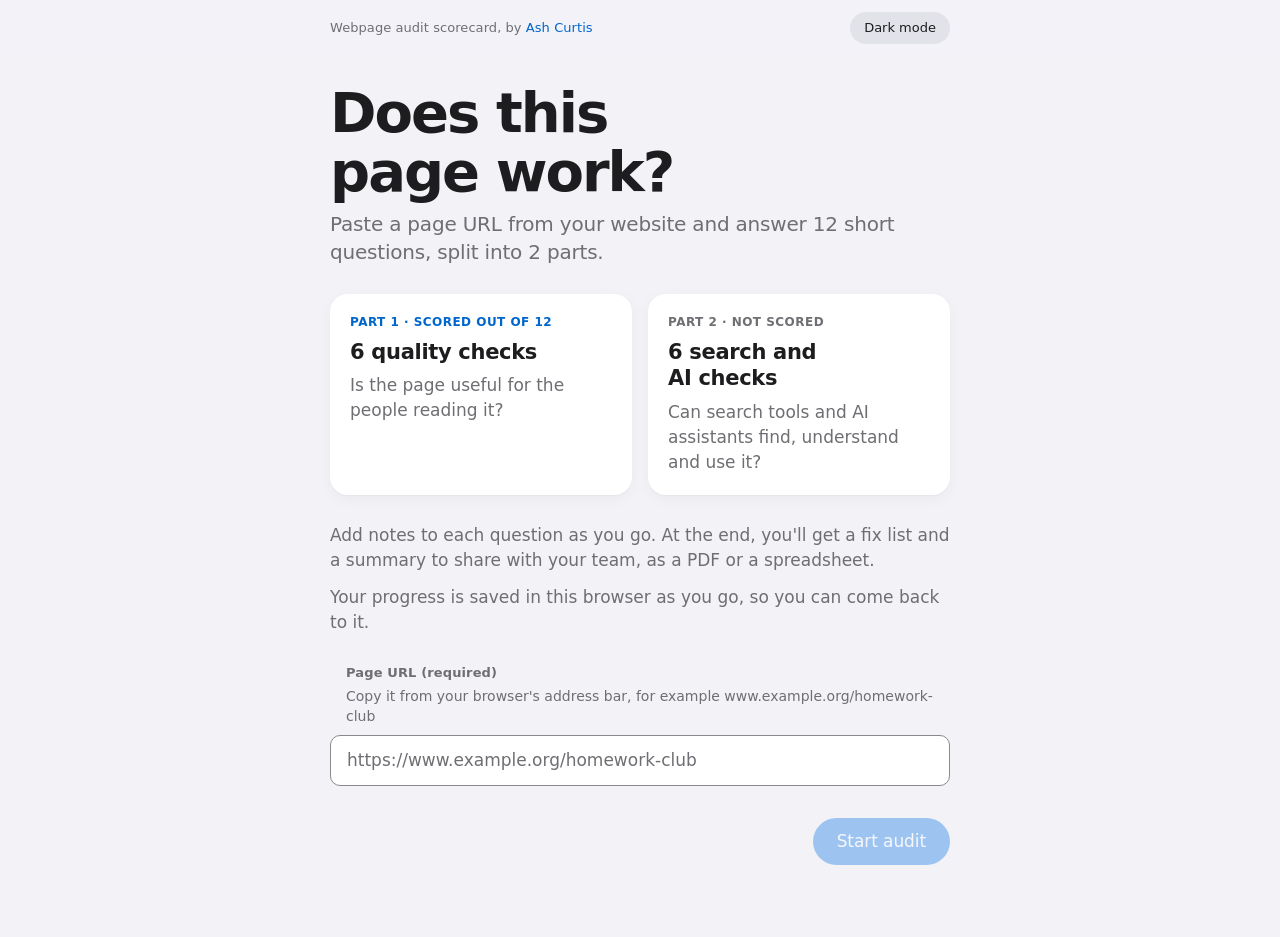
==== commit e164a325: "Add files via upload" ====
--- a/index.html
+++ b/index.html
@@ -362,6 +362,13 @@
 
 .intro-notes { display: flex; flex-direction: column; gap: .75rem; }
 
+/* ---------- URL check ---------- */
+.hint { font-size: .875rem; color: var(--muted); padding-inline: 1rem; margin-top: -.25rem; }
+.field-error { font-size: .9375rem; color: var(--bad-fg); font-weight: 500; padding-inline: 1rem; line-height: 1.4; }
+input[aria-invalid="true"] { border-color: var(--bad-fg); }
+input[aria-invalid="true"]:focus-visible { border-color: var(--bad-fg); box-shadow: 0 0 0 4px var(--bad-bg); }
+.urlmsg:empty { display: none; }
+
 /* ---------- Resume ---------- */
 .resume {
   display: flex; flex-direction: column; gap: .375rem;
@@ -581,6 +588,23 @@
     fill.style.width = Math.round(n / of * 100) + '%';
   }
 
+  // Plain-English reason the text isn't a web page address, or '' if it's fine
+  var URL_EXAMPLE = 'www.example.org/homework-club';
+  function urlProblem(raw) {
+    var v = String(raw == null ? '' : raw).trim();
+    var bad = 'That doesn\'t look like a web address. Enter something like ' + URL_EXAMPLE;
+    if (!v) return 'Enter the web address of the page you want to check.';
+    if (/\s/.test(v)) return 'Web addresses don\'t have spaces in them. Check you\'ve copied the whole address and nothing else.';
+    if (/^mailto:/i.test(v) || /^[^\/:@]+@[^\/@]+\.[^\/@]+$/.test(v)) return 'That looks like an email address. Enter the address of a web page instead, like ' + URL_EXAMPLE;
+    var u;
+    try { u = new URL(fixUrl(v)); } catch (e) { return bad; }
+    if (u.protocol !== 'http:' && u.protocol !== 'https:') return 'Enter the address of a web page. It usually starts with https:// or www.';
+    if (u.username || u.password) return bad;
+    var h = u.hostname.toLowerCase();
+    if (!/^([a-z0-9]([a-z0-9-]*[a-z0-9])?\.)+([a-z]{2,63}|xn--[a-z0-9-]{2,59})$/.test(h)) return bad;
+    return '';
+  }
+
   function fixUrl(v) {
     v = String(v == null ? '' : v).trim();
     if (!v || /^[a-z][a-z0-9+.\-]*:\/\//i.test(v) || /\s/.test(v)) return v;
@@ -602,13 +626,17 @@
     var bar = document.getElementById('urlbar');
     if (editing) {
       bar.innerHTML = '<label for="urlInput"><span>Page URL</span></label>' +
-        '<input type="text" id="urlInput" autocomplete="off" autocapitalize="off" spellcheck="false" inputmode="url" value="' + esc(state.name.trim()) + '">' +
+        '<input type="text" id="urlInput" aria-describedby="urlMsg" autocomplete="off" autocapitalize="off" spellcheck="false" inputmode="url" value="' + esc(state.name.trim()) + '">' +
         '<button type="button" class="urlbtn" id="urlSave">Save</button><button type="button" class="urlbtn" id="urlCancel">Cancel</button>' +
         '<span class="urlmsg" id="urlMsg" role="alert"></span>';
       var inp = document.getElementById('urlInput');
       function save() {
+        var why = urlProblem(inp.value);
+        if (why) {
+          document.getElementById('urlMsg').textContent = why;
+          inp.setAttribute('aria-invalid', 'true'); inp.focus(); return;
+        }
         var v = fixUrl(inp.value);
-        if (!v) { document.getElementById('urlMsg').textContent = 'Enter a page URL.'; inp.focus(); return; }
         var changed = v !== state.name.trim();
         changeUrl(v);
         if (changed) render(); else paintUrlBar(false);
@@ -708,21 +736,42 @@
       '<div class="intro-notes"><p class="muted">Add notes to each question as you go. At the end, you\'ll get a fix list and a summary to share with your team, as a PDF or a spreadsheet.</p>' +
       '<p class="muted">Your progress is saved in this browser as you go, so you can come back to it.</p></div>' +
       '<div class="field"><label class="label" for="pageName">Page URL (required)</label>' +
-      '<input type="text" id="pageName" required aria-required="true" placeholder="https://www.example.org/homework-club" autocomplete="off" autocapitalize="off" spellcheck="false" inputmode="url" value="' + esc(state.name) + '">' +
+      '<p class="hint" id="pageNameHint">Copy it from your browser\'s address bar, for example ' + URL_EXAMPLE + '</p>' +
+      '<input type="text" id="pageName" required aria-required="true" aria-describedby="pageNameHint pageNameErr" placeholder="https://www.example.org/homework-club" autocomplete="off" autocapitalize="off" spellcheck="false" inputmode="url" value="' + esc(state.name) + '">' +
+      '<p class="field-error" id="pageNameErr" hidden></p>' +
       '</div>' +
       '<div class="nav"><span></span>' +
       '<button class="btn" id="start"' + (state.name.trim() ? '' : ' disabled') + '>Start audit</button></div>';
     var nameEl = document.getElementById('pageName');
     var startEl = document.getElementById('start');
+    var errEl = document.getElementById('pageNameErr');
+    function showErr(msg) {
+      errEl.textContent = msg; errEl.hidden = !msg;
+      if (msg) nameEl.setAttribute('aria-invalid', 'true'); else nameEl.removeAttribute('aria-invalid');
+    }
+    function tryStart() {
+      var why = urlProblem(nameEl.value);
+      if (why) {
+        // announce the problem each time, even if the same message is already showing
+        showErr(''); errEl.setAttribute('role', 'alert'); showErr(why);
+        nameEl.focus(); return;
+      }
+      state.name = fixUrl(nameEl.value); go(1);
+    }
     nameEl.addEventListener('input', function () {
-      var ok = nameEl.value.trim() !== '';
       state.name = nameEl.value;
-      startEl.disabled = !ok;
+      startEl.disabled = nameEl.value.trim() === '';
+      // once an error is showing, clear it as soon as the address is fixed
+      if (!errEl.hidden && !urlProblem(nameEl.value)) showErr('');
+    });
+    nameEl.addEventListener('blur', function (e) {
+      if (e.relatedTarget === startEl) return;   // the Start button checks it anyway
+      if (nameEl.value.trim()) { errEl.removeAttribute('role'); showErr(urlProblem(nameEl.value)); }
     });
     nameEl.addEventListener('keydown', function (e) {
-      if (e.key === 'Enter' && !startEl.disabled) { state.name = fixUrl(state.name); go(1); }
-    });
-    startEl.addEventListener('click', function () { if (state.name.trim()) { state.name = fixUrl(state.name); go(1); } });
+      if (e.key === 'Enter' && !startEl.disabled) { e.preventDefault(); tryStart(); }
+    });
+    startEl.addEventListener('click', tryStart);
     var rg = document.getElementById('resumeGo'), rd = document.getElementById('resumeDrop');
     if (rg) rg.addEventListener('click', function () {
       var st = resumeData.state.step;
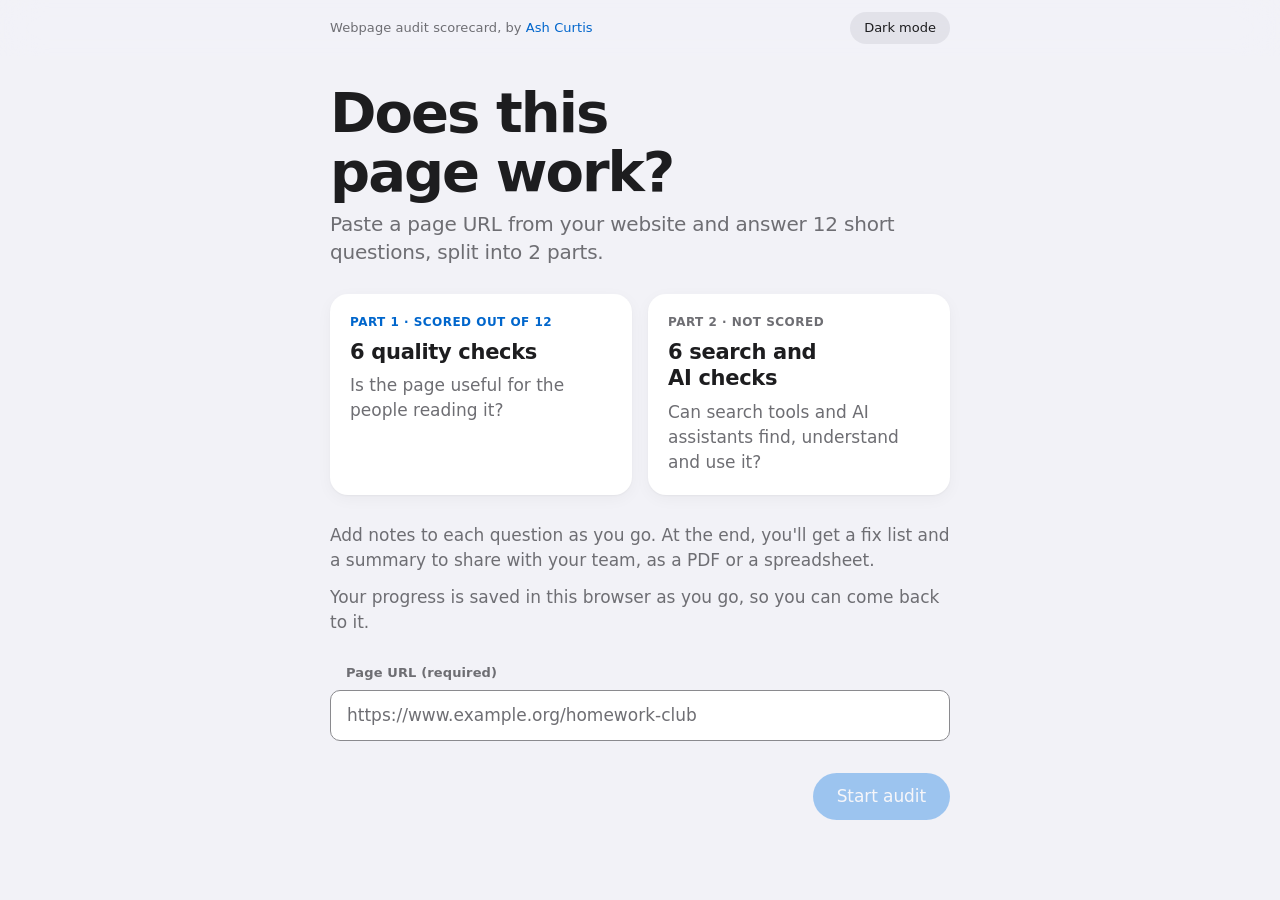
==== commit edb904cc: "Add files via upload" ====
--- a/index.html
+++ b/index.html
@@ -363,7 +363,6 @@
 .intro-notes { display: flex; flex-direction: column; gap: .75rem; }
 
 /* ---------- URL check ---------- */
-.hint { font-size: .875rem; color: var(--muted); padding-inline: 1rem; margin-top: -.25rem; }
 .field-error { font-size: .9375rem; color: var(--bad-fg); font-weight: 500; padding-inline: 1rem; line-height: 1.4; }
 input[aria-invalid="true"] { border-color: var(--bad-fg); }
 input[aria-invalid="true"]:focus-visible { border-color: var(--bad-fg); box-shadow: 0 0 0 4px var(--bad-bg); }
@@ -494,11 +493,11 @@
 
   var C = [
     { key: 'Reach', q: 'Can search engines and AI assistants get to this page?',
-      look: ['It isn\'t behind a login', 'It isn\'t blocked by robots.txt or a similar rule', 'It\'s in your sitemap and other pages link to it'],
+      look: ['It isn\'t behind a login', 'Your website doesn\'t tell search engines or AI tools to stay away from it. This rule lives in a file called robots.txt', 'It\'s on your website\'s list of pages (the sitemap), and other pages link to it'],
       fix: 'Ask your web team why search engines and AI tools can\'t get to the page. Information meant for the public shouldn\'t need a login.',
       confirm: 'Open the page in a private (incognito) window without signing in. If it loads, ask your web team to check that nothing on the site blocks search engines or AI tools from this page, and that it\'s on the site\'s list of pages (the sitemap).' },
     { key: 'Store', q: 'Is the page allowed to be stored, and does it load without special software?',
-      look: ['There\'s no noindex instruction on the page', 'The main text is in the page itself, not loaded only after a click or by a script', 'Key facts aren\'t locked inside a PDF or an image'],
+      look: ['The page doesn\'t tell search engines to leave it out of their results. This setting is called noindex', 'The main text is there as soon as the page opens, not only after a click or once extra code has run', 'Key facts aren\'t only inside a PDF or a picture'],
       fix: 'Ask your web team to remove any setting that tells search engines to ignore the page (called "noindex"). Put the important information on the page itself, not hidden in tabs, pop-ups or PDFs.',
       confirm: 'Check the important information is written on the page, not only in tabs, pop-ups or PDFs. Then ask your web team to check the page isn\'t set to be ignored by search engines.' },
     { key: 'Understand', q: 'Is the meaning in the words and headings, not just in images or layout?',
@@ -736,8 +735,7 @@
       '<div class="intro-notes"><p class="muted">Add notes to each question as you go. At the end, you\'ll get a fix list and a summary to share with your team, as a PDF or a spreadsheet.</p>' +
       '<p class="muted">Your progress is saved in this browser as you go, so you can come back to it.</p></div>' +
       '<div class="field"><label class="label" for="pageName">Page URL (required)</label>' +
-      '<p class="hint" id="pageNameHint">Copy it from your browser\'s address bar, for example ' + URL_EXAMPLE + '</p>' +
-      '<input type="text" id="pageName" required aria-required="true" aria-describedby="pageNameHint pageNameErr" placeholder="https://www.example.org/homework-club" autocomplete="off" autocapitalize="off" spellcheck="false" inputmode="url" value="' + esc(state.name) + '">' +
+      '<input type="text" id="pageName" required aria-required="true" aria-describedby="pageNameErr" placeholder="https://www.example.org/homework-club" autocomplete="off" autocapitalize="off" spellcheck="false" inputmode="url" value="' + esc(state.name) + '">' +
       '<p class="field-error" id="pageNameErr" hidden></p>' +
       '</div>' +
       '<div class="nav"><span></span>' +
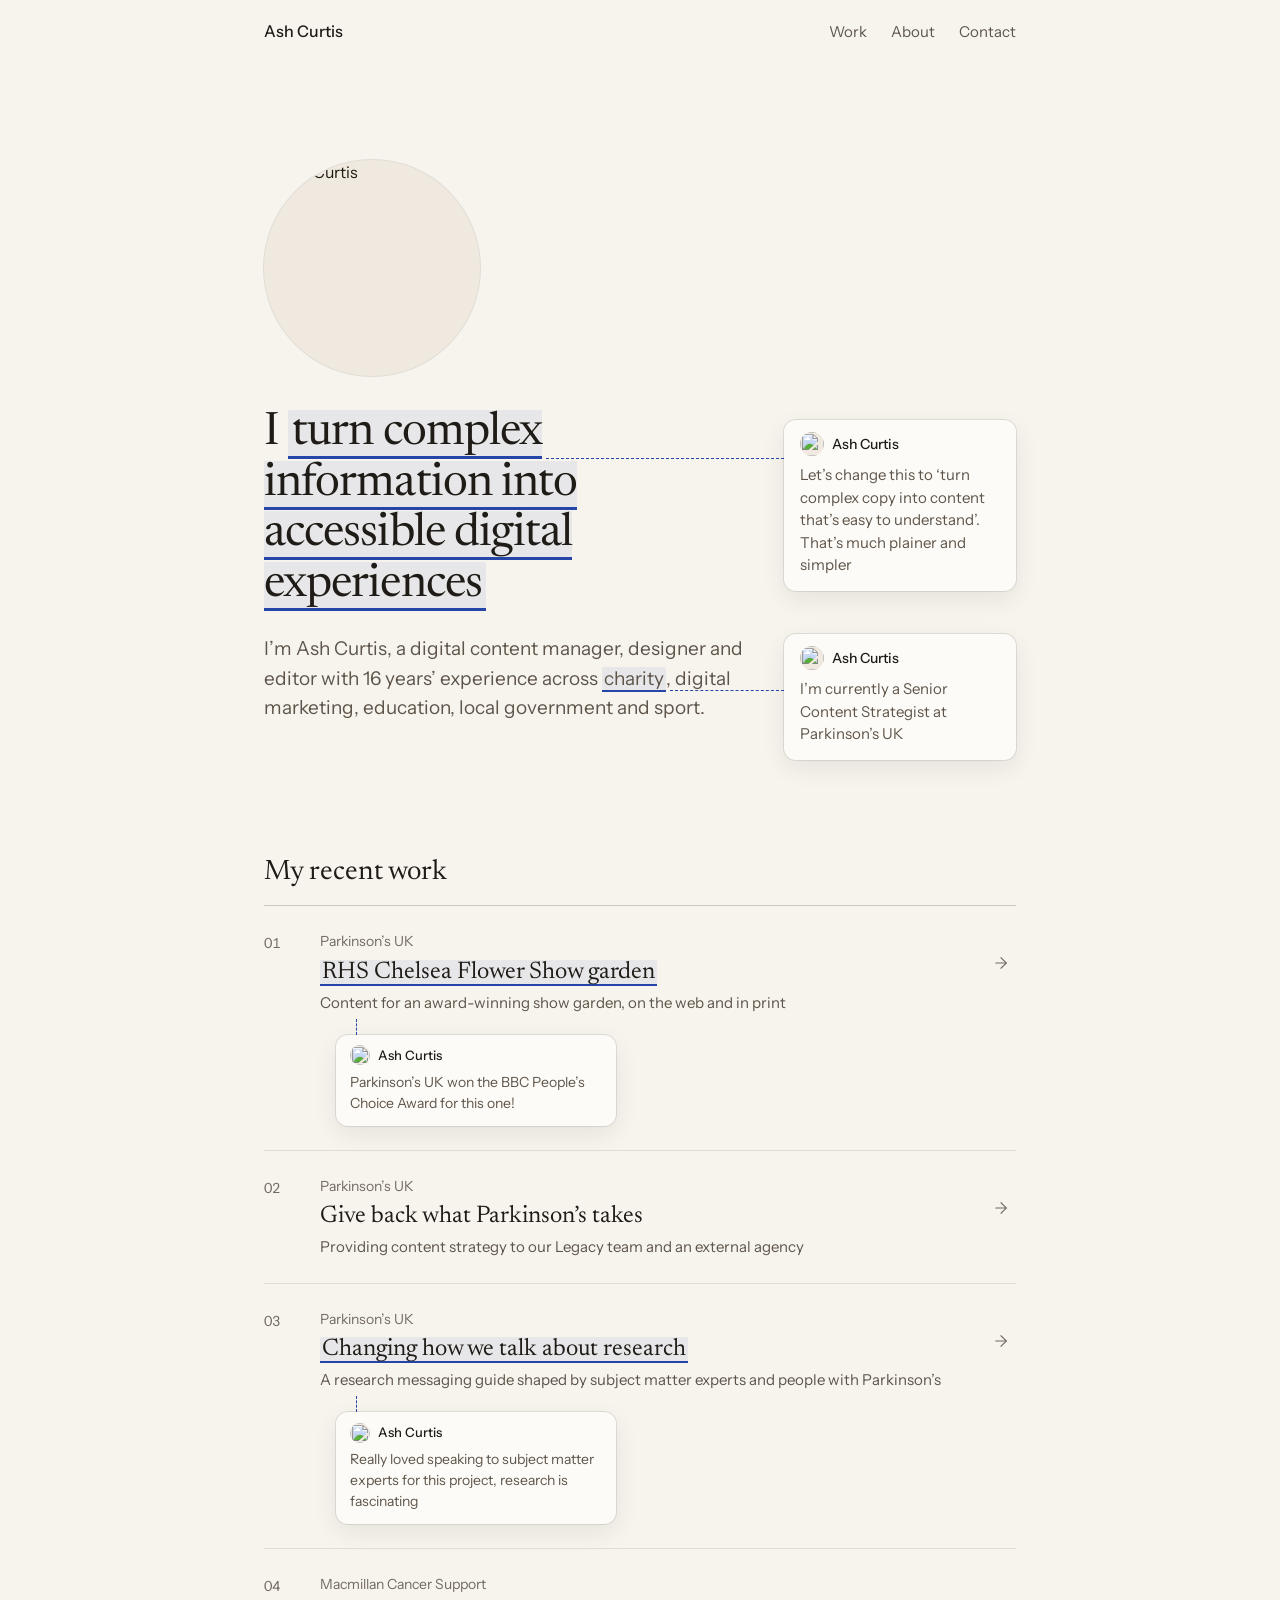
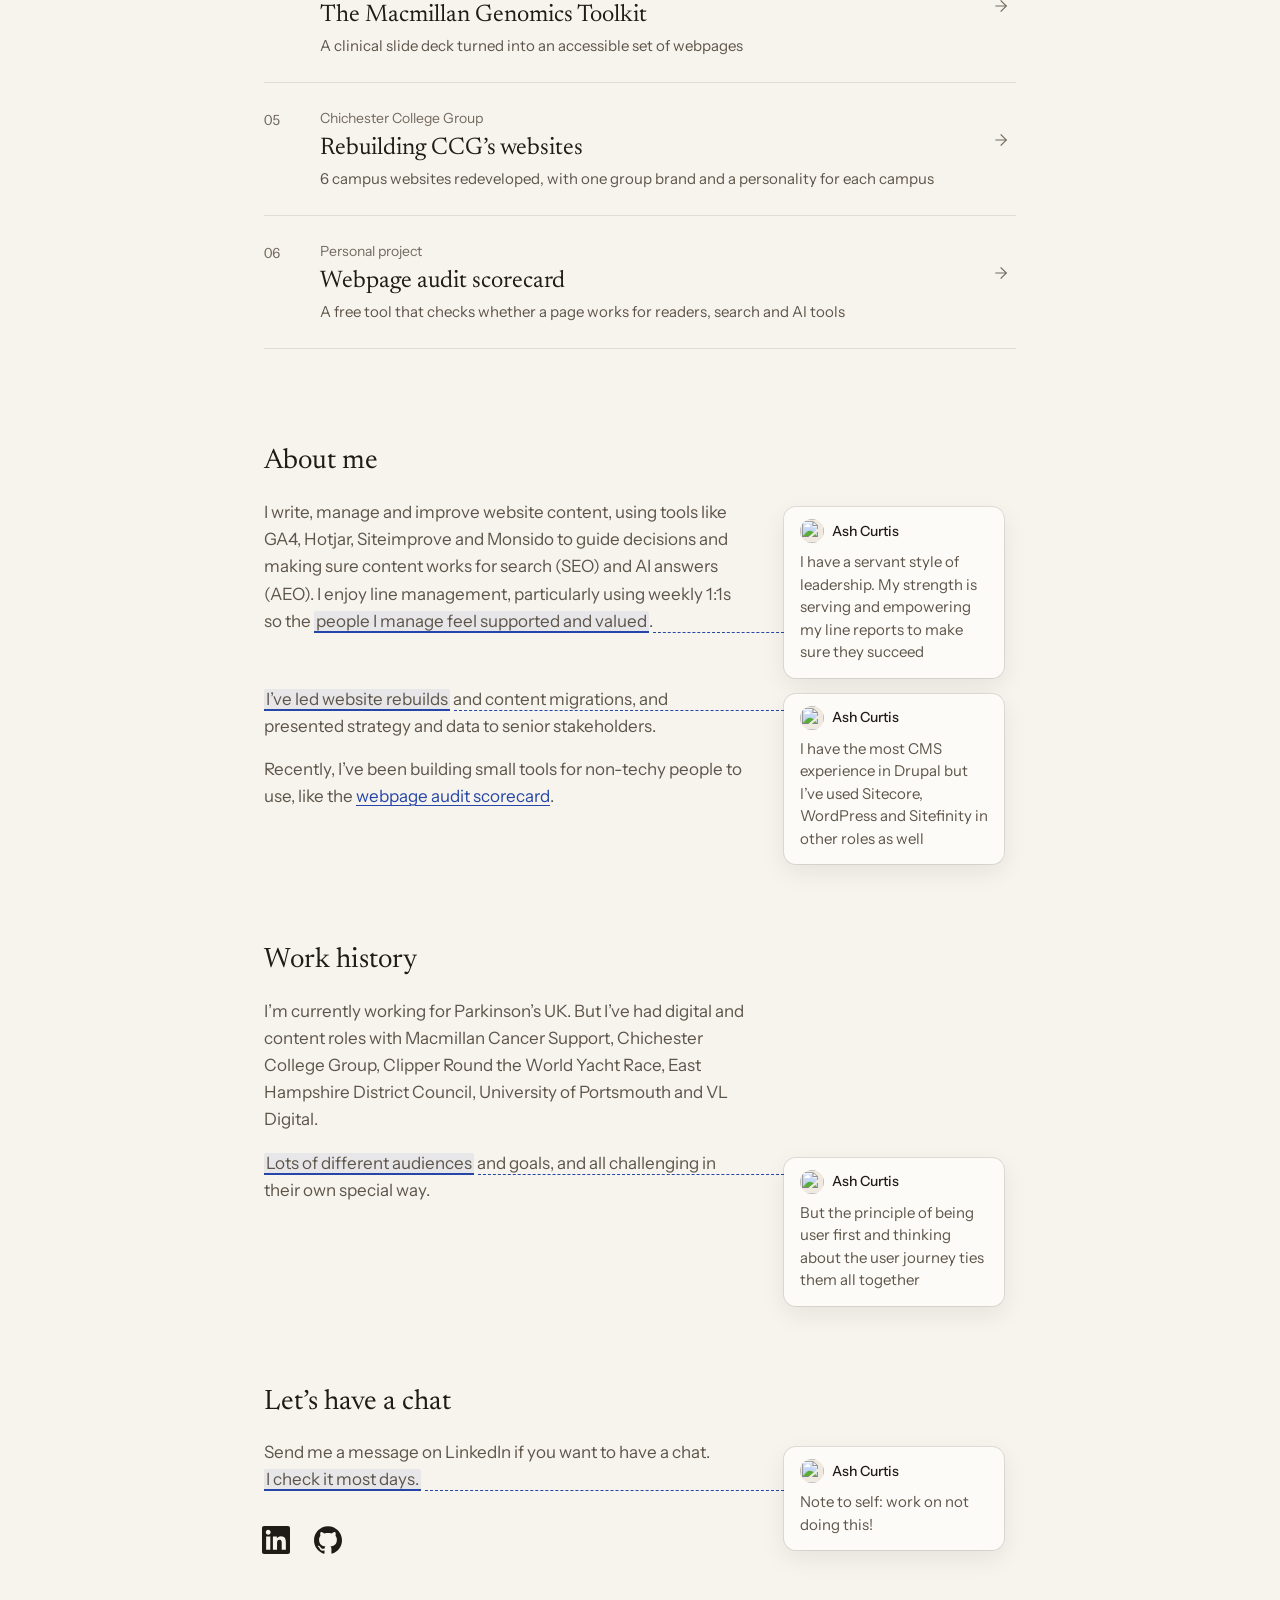
==== commit bdc8201c: "Add portfolio site Co-Authored-By: Claude Opus 5.5 <noreply@anthropic.com> Claude-Session: https://c" ====
--- a/index.html
+++ b/index.html
@@ -1,1338 +1,228 @@
-<!doctype html><html><head><meta charset=utf8><meta name=viewport content="width=device-width,initial-scale=1,viewport-fit=cover"><style>:root{color-scheme:light;box-sizing:border-box;padding-top:env(safe-area-inset-top,0px);padding-bottom:env(safe-area-inset-bottom,0px)}html{scroll-padding-top:env(safe-area-inset-top,0px)}body{margin:0;padding:0;font:14px -apple-system,BlinkMacSystemFont,sans-serif;background:#fff;color:#000}img{max-width:100%}[hidden]:not([hidden=until-found i]){display:none!important}</style></head><body>
-<title>Webpage audit scorecard, by Ash Curtis</title>
-<meta name="claude:viewport-fit-sides" content="cover">
-<style>
-/* Apple-style redesign.
-   Grouped inset lists on a grouped background, system type with size-specific tracking,
-   translucent sticky chrome with a scroll-edge effect, press feedback on pointer-down,
-   critically damped screen transitions that enter from the side you're heading towards. */
-:root {
-  --bg: #F2F2F7;            /* systemGroupedBackground */
-  --card: #FFFFFF;          /* secondarySystemGroupedBackground */
-  --surface: #FFFFFF;
-  --fill: rgba(118,118,128,.12);
-  --fill-strong: rgba(118,118,128,.20);
-  --fg: #1D1D1F;
-  --muted: #6E6E73;
-  --sep: rgba(60,60,67,.18);
-  --line: rgba(60,60,67,.18);
-  --line-strong: rgba(60,60,67,.36);
-  --control: #8A8A8E;
-  --accent: #0071E3;
-  --accent-hover: #0066CC;
-  --accent-press: #006EDB;
-  --accent-fg: #FFFFFF;
-  --accent-ink: #0066CC;
-  --accent-soft: rgba(0,113,227,.10);
-  --good-bg: rgba(52,199,89,.16);  --good-fg: #1B7A33;
-  --warn-bg: rgba(255,149,0,.18);  --warn-fg: #8F4C00;
-  --bad-bg: rgba(255,59,48,.14);   --bad-fg: #B3261E;
-  --material: rgba(242,242,247,.72);
-  --shadow: 0 1px 2px rgba(0,0,0,.04), 0 4px 16px rgba(0,0,0,.04);
-  --font: -apple-system, BlinkMacSystemFont, "SF Pro Text", system-ui, "Segoe UI Variable Text", "Segoe UI", Roboto, sans-serif;
-  --font-display: -apple-system, BlinkMacSystemFont, "SF Pro Display", system-ui, "Segoe UI Variable Display", "Segoe UI", Roboto, sans-serif;
-  --mono: ui-monospace, "SF Mono", SFMono-Regular, Menlo, Consolas, monospace;
-  --ease: cubic-bezier(.32,.72,0,1);  /* close to a critically damped spring, response ~0.4s */
-  --r-card: 14px;
-  --r-ctl: 10px;
-}
-@media (prefers-color-scheme: dark) {
-  :root:not([data-theme="light"]) {
-    --bg: #000000; --card: #1C1C1E; --surface: #1C1C1E;
-    --fill: rgba(118,118,128,.24); --fill-strong: rgba(118,118,128,.36);
-    --fg: #F5F5F7; --muted: #98989D;
-    --sep: rgba(84,84,88,.6); --line: rgba(84,84,88,.6); --line-strong: rgba(120,120,128,.8);
-    --control: #7C7C80;
-    --accent: #0071E3; --accent-hover: #0066CC; --accent-press: #005FBF; --accent-fg: #FFFFFF;
-    --accent-ink: #4DA3FF; --accent-soft: rgba(10,132,255,.18);
-    --good-bg: rgba(48,209,88,.18);  --good-fg: #4CD964;
-    --warn-bg: rgba(255,159,10,.20); --warn-fg: #FFB340;
-    --bad-bg: rgba(255,69,58,.20);   --bad-fg: #FF6961;
-    --material: rgba(0,0,0,.66);
-    --shadow: none;
-    color-scheme: dark;
-  }
-}
-:root[data-theme="dark"] {
-  --bg: #000000; --card: #1C1C1E; --surface: #1C1C1E;
-  --fill: rgba(118,118,128,.24); --fill-strong: rgba(118,118,128,.36);
-  --fg: #F5F5F7; --muted: #98989D;
-  --sep: rgba(84,84,88,.6); --line: rgba(84,84,88,.6); --line-strong: rgba(120,120,128,.8);
-  --control: #7C7C80;
-  --accent: #0071E3; --accent-hover: #0066CC; --accent-press: #005FBF; --accent-fg: #FFFFFF;
-  --accent-ink: #4DA3FF; --accent-soft: rgba(10,132,255,.18);
-  --good-bg: rgba(48,209,88,.18);  --good-fg: #4CD964;
-  --warn-bg: rgba(255,159,10,.20); --warn-fg: #FFB340;
-  --bad-bg: rgba(255,69,58,.20);   --bad-fg: #FF6961;
-  --material: rgba(0,0,0,.66);
-  --shadow: none;
-  color-scheme: dark;
-}
-
-* { box-sizing: border-box; }
-[hidden] { display: none !important; }
-html { -webkit-text-size-adjust: 100%; }
-body {
-  background: var(--bg);
-  color: var(--fg);
-  font-family: var(--font);
-  font-size: 1.0625rem;      /* 17px, iOS body */
-  line-height: 1.47;
-  letter-spacing: 0;
-  font-weight: 400;
-  -webkit-font-smoothing: antialiased;
-  padding: 0 0 4.5rem;
-  /* ease light/dark changes instead of jumping */
-  transition: background-color .35s ease, color .35s ease;
-}
-button, input, textarea { -webkit-tap-highlight-color: transparent; }
-
-/* ---------- Translucent chrome ---------- */
-.chrome {
-  position: sticky; top: 0; z-index: 10;
-  background: var(--material);
-  -webkit-backdrop-filter: blur(20px) saturate(180%);
-  backdrop-filter: blur(20px) saturate(180%);
-  transition: box-shadow .25s ease, background-color .35s ease;
-}
-.chrome::after {        /* scroll-edge effect: appears only once content slides under */
-  content: ""; position: absolute; left: 0; right: 0; bottom: -1px; height: 1px;
-  background: var(--sep); opacity: 0; transition: opacity .2s ease;
-}
-.chrome.scrolled::after { opacity: 1; }
-.chrome-in {
-  max-width: 660px; margin: 0 auto;
-  padding: .75rem max(1.25rem, env(safe-area-inset-right, 0px)) .75rem max(1.25rem, env(safe-area-inset-left, 0px));
-  display: flex; flex-direction: column; gap: .625rem;
-}
-.wrap {
-  max-width: 660px; margin: 0 auto;
-  padding: 1.75rem max(1.25rem, env(safe-area-inset-right, 0px)) 0 max(1.25rem, env(safe-area-inset-left, 0px));
-  display: flex; flex-direction: column; gap: 2rem;
-}
-.topbar { display: flex; flex-direction: column; gap: .625rem; }
-.toprow { display: flex; justify-content: space-between; align-items: center; gap: .75rem; }
-.toprow .top { flex: 1 1 auto; min-width: 0; }
-.toprow .themebtn { flex: none; }
-.top { font-size: .8125rem; color: var(--muted); letter-spacing: .005em; font-weight: 500; }
-.top a { color: var(--accent-ink); text-decoration: none; }
-.top a:hover { text-decoration: underline; text-underline-offset: 3px; }
-.top a:focus-visible { outline: 3px solid var(--accent); outline-offset: 2px; border-radius: 4px; }
-
-.themebtn {
-  font: inherit; font-size: .8125rem; font-weight: 500; color: var(--fg);
-  background: var(--fill); border: 0; border-radius: 980px;
-  min-height: 2rem; padding: .25rem .875rem; cursor: pointer;
-  transition: transform .1s ease-out, background-color .2s ease;
-}
-.themebtn:hover { background: var(--fill-strong); }
-.themebtn:active { transform: scale(.96); }
-.themebtn:focus-visible { outline: 3px solid var(--accent); outline-offset: 2px; }
-.themebtn[aria-pressed="true"] { background: var(--accent-soft); color: var(--accent-ink); }
-
-.urlbar {
-  display: flex; flex-wrap: wrap; gap: .5rem .75rem; align-items: center;
-  background: var(--card); border-radius: var(--r-ctl);
-  padding: .5rem .5rem .5rem .875rem; font-size: .9375rem; min-width: 0;
-}
-.urlbar span { flex: none; font-size: .8125rem; font-weight: 600; color: var(--muted); letter-spacing: .005em; }
-.urlbar label span { color: var(--muted); }
-.urlbar b { font-weight: 500; min-width: 0; flex: 1 1 12ch; white-space: nowrap; overflow: hidden; text-overflow: ellipsis; }
-.urlbar { flex-wrap: nowrap; }
-.urlbar:has(input) { flex-wrap: wrap; }
-.urlbar input {
-  font: inherit; flex: 1 1 220px; min-width: 0; min-height: 2.25rem; padding: .25rem .625rem;
-  border: 1px solid var(--control); border-radius: 8px; background: var(--surface); color: var(--fg);
-}
-.urlbar input:focus-visible { outline: none; border-color: var(--accent); box-shadow: 0 0 0 3px var(--accent-soft); }
-.urlbtn {
-  font: inherit; font-size: .9375rem; font-weight: 500; color: var(--accent-ink);
-  background: transparent; border: 0; border-radius: 980px; min-height: 2rem; padding: .25rem .75rem; cursor: pointer;
-  transition: background-color .15s ease, transform .1s ease-out;
-}
-.urlbtn:hover { background: var(--accent-soft); }
-.urlbtn:active { transform: scale(.96); background: var(--accent-soft); }
-.urlbtn:focus-visible { outline: 3px solid var(--accent); outline-offset: 1px; }
-.urlmsg { flex-basis: 100%; font-size: .8125rem; color: var(--bad-fg); }
-
-/* ---------- Progress ---------- */
-.progress { display: flex; flex-direction: column; gap: .5rem; }
-.track { height: 4px; background: var(--fill); border-radius: 980px; overflow: hidden; }
-.track i { display: block; height: 100%; width: 0; background: var(--accent); border-radius: 980px; transition: width .5s var(--ease); }
-.plabel { display: flex; justify-content: space-between; gap: .75rem; flex-wrap: wrap; font-size: .8125rem; color: var(--muted); letter-spacing: .005em; }
-.plabel span:first-child { color: var(--fg); font-weight: 600; }
-.plabel span:last-child { font-variant-numeric: tabular-nums; }
-
-/* ---------- Type: size-specific tracking and leading ---------- */
-h1, h2, h3 { margin: 0; text-wrap: balance; font-family: var(--font-display); }
-h1 { font-size: clamp(2.25rem, 7vw, 3.5rem); font-weight: 700; line-height: 1.05; letter-spacing: -0.035em; }
-h2 { font-size: clamp(1.625rem, 4.6vw, 2.125rem); font-weight: 700; line-height: 1.12; letter-spacing: -0.025em; }
-h3 { font-size: 1.25rem; font-weight: 600; line-height: 1.25; letter-spacing: -0.015em; }
-h1:focus, h2:focus, .screen:focus { outline: none; }
-p { margin: 0; }
-.muted { color: var(--muted); }
-.small { font-size: .875rem; letter-spacing: .003em; }
-.label { font-size: .8125rem; font-weight: 600; color: var(--muted); letter-spacing: .01em; }
-.lede { font-size: 1.25rem; line-height: 1.4; letter-spacing: -0.01em; color: var(--muted); text-wrap: pretty; }
-.head { display: flex; flex-direction: column; gap: .5rem; }
-.head .label { color: var(--accent-ink); }
-
-/* ---------- Screen motion ---------- */
-.screen { display: flex; flex-direction: column; gap: 1.75rem; min-width: 0; }
-.screen.enter { animation: inFwd .45s var(--ease) both; }
-.screen.enter.back { animation-name: inBack; }
-@keyframes inFwd { from { opacity: 0; transform: translateX(28px); } to { opacity: 1; transform: none; } }
-@keyframes inBack { from { opacity: 0; transform: translateX(-28px); } to { opacity: 1; transform: none; } }
-
-/* ---------- Grouped sections ---------- */
-.sec { display: flex; flex-direction: column; gap: .75rem; }
-.sec > h3 { padding-inline: .25rem; }
-
-.look { display: flex; flex-direction: column; gap: .5rem; }
-.look > .label { padding-inline: 1rem; }
-.look ul {
-  list-style: none; margin: 0; padding: .25rem 0; display: flex; flex-direction: column;
-  background: var(--card); border-radius: var(--r-card); box-shadow: var(--shadow);
-}
-.look li { position: relative; padding: .625rem 1rem .625rem 2.5rem; font-size: 1rem; line-height: 1.4; }
-.look li + li::after { content: ""; position: absolute; top: 0; left: 2.5rem; right: 0; height: 1px; background: var(--sep); transform: scaleY(.6); }
-.look li::before {
-  content: ""; position: absolute; left: 1rem; top: .95rem; width: .5rem; height: .5rem;
-  border-radius: 50%; background: var(--accent); opacity: .85;
-}
-
-.field { display: flex; flex-direction: column; gap: .5rem; }
-.field > .label { padding-inline: 1rem; }
-input[type="text"], input[type="date"], textarea {
-  width: 100%; font: inherit; color: var(--fg); background: var(--card);
-  border: 1px solid var(--control); border-radius: var(--r-ctl); padding: .75rem 1rem;
-  transition: border-color .2s ease, box-shadow .2s ease, background-color .35s ease;
-}
-textarea { resize: vertical; min-height: 5.5rem; line-height: 1.45; }
-input[type="text"]:focus-visible, input[type="date"]:focus-visible, textarea:focus-visible {
-  outline: none; border-color: var(--accent); box-shadow: 0 0 0 4px var(--accent-soft);
-}
-::placeholder { color: var(--muted); opacity: 1; }
-input[type="date"] { min-height: 3rem; }
-
-/* Choices: an inset grouped list with a trailing checkmark, like a Settings picker */
-.choices { border: 0; padding: 0; margin: 0; min-width: 0; display: block; }
-.choices legend { padding: 0 1rem; margin-bottom: .5rem; font-size: .8125rem; font-weight: 600; color: var(--muted); letter-spacing: .01em; }
-.choices > .choice:first-of-type .face { border-top-left-radius: var(--r-card); border-top-right-radius: var(--r-card); }
-.choices > .choice:last-of-type .face { border-bottom-left-radius: var(--r-card); border-bottom-right-radius: var(--r-card); }
-.choice { position: relative; display: block; }
-.choice + .choice .face::before {
-  content: ""; position: absolute; top: 0; left: 1rem; right: 0; height: 1px; background: var(--sep); transform: scaleY(.6);
-}
-.choice input { position: absolute; inset: 0; width: 100%; height: 100%; margin: 0; opacity: 0; cursor: pointer; z-index: 1; }
-.face {
-  position: relative; display: flex; align-items: center; gap: .875rem;
-  min-height: 3.25rem; padding: .75rem 1rem;
-  background: var(--card); transition: background-color .12s ease;
-}
-.lbl { font-weight: 400; flex: 1; }
-.dot {                                          /* now a checkmark */
-  order: 2; flex: none; width: 1.25rem; height: 1.25rem; position: relative;
-}
-.dot::after {
-  content: ""; position: absolute; left: .4rem; top: .1rem; width: .4rem; height: .8rem;
-  border: solid var(--accent); border-width: 0 2.5px 2.5px 0; border-radius: 1px;
-  transform: rotate(45deg) scale(0); opacity: 0;
-  transition: transform .35s var(--ease), opacity .15s ease;
-}
-.choice input:hover + .face { background: color-mix(in srgb, var(--card) 94%, var(--fg)); }
-.choice input:active + .face { background: color-mix(in srgb, var(--card) 86%, var(--fg)); transition-duration: 0s; }  /* feedback on press */
-.choice input:checked + .face .lbl { font-weight: 600; }
-.choice input:checked + .face .dot::after { transform: rotate(45deg) scale(1); opacity: 1; }
-.choice input:focus-visible + .face { outline: 3px solid var(--accent); outline-offset: -3px; z-index: 2; }
-
-/* ---------- Buttons ---------- */
-.nav { display: flex; justify-content: space-between; align-items: center; gap: .75rem; flex-wrap: wrap; padding-top: .25rem; }
-.btn {
-  font: inherit; font-size: 1.0625rem; font-weight: 500; letter-spacing: -0.005em;
-  border: 0; border-radius: 980px; min-height: 2.875rem; padding: .7rem 1.5rem; cursor: pointer;
-  background: var(--accent); color: var(--accent-fg);
-  transition: background-color .2s ease, opacity .2s ease, transform .1s ease-out;
-}
-.btn:hover:not(:disabled) { background: var(--accent-hover); }
-.btn:active:not(:disabled) { transform: scale(.97); background: var(--accent-press); }
-.btn.ghost { background: transparent; color: var(--accent-ink); padding-inline: .875rem; }
-.btn.ghost:hover:not(:disabled) { background: var(--accent-soft); }
-.btn.outline { background: var(--fill); color: var(--fg); }
-.btn.outline:hover:not(:disabled) { background: var(--fill-strong); }
-.btn.outline:active:not(:disabled) { background: var(--fill-strong); }
-.btn.soft { background: var(--accent-soft); color: var(--accent-ink); }
-.btn.soft:hover:not(:disabled) { background: color-mix(in srgb, var(--accent-soft) 70%, var(--accent) 12%); }
-.btn:disabled { opacity: .35; cursor: not-allowed; }
-.btn:focus-visible { outline: 3px solid var(--accent); outline-offset: 3px; }
-
-/* ---------- Score ---------- */
-.score { display: flex; align-items: baseline; gap: .5rem; flex-wrap: wrap; }
-.score-num {
-  font-family: var(--font-display); font-size: clamp(5rem, 20vw, 8rem); font-weight: 700;
-  line-height: .95; letter-spacing: -0.05em; font-variant-numeric: tabular-nums; color: var(--fg);
-}
-.score-of { font-family: var(--font-display); font-size: 1.75rem; font-weight: 600; letter-spacing: -0.02em; color: var(--muted); }
-.blocks { display: grid; grid-template-columns: repeat(12, 1fr); gap: 4px; }
-.blocks i { display: block; height: 10px; background: var(--fill); border-radius: 980px; }
-.blocks i.on { background: var(--accent); }
-.pill { display: inline-block; font-size: .8125rem; font-weight: 600; padding: .2rem .7rem; border-radius: 980px; }
-.pill.good { background: var(--good-bg); color: var(--good-fg); }
-.pill.warn { background: var(--warn-bg); color: var(--warn-fg); }
-.pill.bad { background: var(--bad-bg); color: var(--bad-fg); }
-.meter { height: 6px; background: var(--fill); border-radius: 980px; overflow: hidden; }
-.meter i { display: block; height: 100%; background: var(--accent); border-radius: 980px; }
-.url { font-family: var(--font-display); font-size: 1.375rem; font-weight: 600; letter-spacing: -0.015em; color: var(--fg); overflow-wrap: anywhere; line-height: 1.25; }
-
-/* ---------- Grouped rows (answers) ---------- */
-.rows { display: flex; flex-direction: column; background: var(--card); border-radius: var(--r-card); box-shadow: var(--shadow); overflow: hidden; }
-.row, .srow { position: relative; padding: .75rem 1rem; }
-.row { display: flex; justify-content: space-between; align-items: center; gap: .75rem; }
-.srow { display: flex; flex-direction: column; gap: .25rem; }
-.row + .row::before, .srow + .srow::before {
-  content: ""; position: absolute; top: 0; left: 1rem; right: 0; height: 1px; background: var(--sep); transform: scaleY(.6);
-}
-.srow .line { display: flex; justify-content: space-between; align-items: center; gap: .75rem; }
-.srow .rnote { font-size: .9375rem; color: var(--muted); overflow-wrap: anywhere; line-height: 1.4; }
-.tag {
-  font-size: .8125rem; font-weight: 600; letter-spacing: .005em;
-  padding: .15rem .65rem; border-radius: 980px; white-space: nowrap;
-}
-.tag.s2, .tag.yes { background: var(--good-bg); color: var(--good-fg); }
-.tag.s1, .tag.unsure { background: var(--warn-bg); color: var(--warn-fg); }
-.tag.s0, .tag.no { background: var(--bad-bg); color: var(--bad-fg); }
-.tag.info { background: var(--fill); color: var(--fg); }
-
-.nextpart {
-  background: var(--card); border-radius: var(--r-card); box-shadow: var(--shadow);
-  padding: 1.125rem 1.25rem; display: flex; flex-direction: column; gap: .375rem;
-}
-.nextpart .label { color: var(--accent-ink); }
-
-/* ---------- Fix list ---------- */
-.fixes {
-  list-style: none; margin: 0; padding: 0; counter-reset: fix; display: flex; flex-direction: column;
-  background: var(--card); border-radius: var(--r-card); box-shadow: var(--shadow); overflow: hidden;
-}
-.fixes li { position: relative; counter-increment: fix; display: grid; grid-template-columns: 1.75rem minmax(0, 1fr); gap: .875rem; padding: 1rem; }
-.fixes li + li::after { content: ""; position: absolute; top: 0; left: 3.625rem; right: 0; height: 1px; background: var(--sep); transform: scaleY(.6); }
-.fixes li::before {
-  content: counter(fix); width: 1.75rem; height: 1.75rem; border-radius: 50%;
-  background: var(--accent); color: var(--accent-fg); font-size: .8125rem; font-weight: 700;
-  display: grid; place-items: center; font-variant-numeric: tabular-nums;
-}
-.fixes .body { display: flex; flex-direction: column; gap: .375rem; min-width: 0; }
-.fixes .top2 { display: flex; gap: .625rem; align-items: center; flex-wrap: wrap; }
-.fixes .top2 h3 { font-size: 1.0625rem; letter-spacing: -0.01em; }
-.fixes .body p { font-size: 1rem; line-height: 1.45; }
-.fixes .body p b { font-weight: 600; }
-.fixes .note { font-size: .9375rem; color: var(--muted); background: var(--fill); border-radius: 8px; padding: .5rem .75rem; }
-
-.chain { list-style: none; margin: 0; padding: 0; display: flex; flex-direction: column; gap: .25rem; }
-.chain li { display: grid; grid-template-columns: 5.25rem minmax(0, 1fr); gap: .875rem; padding: .75rem .875rem; border-radius: var(--r-ctl); align-items: start; }
-.chain .tag { text-align: center; }
-.chain b { font-weight: 600; }
-
-.callout { border-radius: var(--r-card); padding: .875rem 1rem; }
-.callout.good { background: var(--good-bg); color: var(--good-fg); }
-.callout.bad { background: var(--bad-bg); color: var(--bad-fg); }
-.callout.warn { background: var(--warn-bg); color: var(--warn-fg); }
-.callout strong { font-weight: 600; }
-
-.fields2 { display: grid; grid-template-columns: 1fr 1fr; gap: 1rem; }
-@media (max-width: 520px) { .fields2 { grid-template-columns: 1fr; } }
-
-.auto { background: var(--card); border-radius: var(--r-card); box-shadow: var(--shadow); padding: 1.125rem 1.25rem; display: flex; flex-direction: column; gap: .75rem; }
-.auto .label { color: var(--accent-ink); }
-.findings { list-style: none; margin: 0; padding: 0; display: flex; flex-direction: column; gap: .625rem; }
-.findings li { display: grid; grid-template-columns: 4.75rem minmax(0, 1fr); gap: .75rem; align-items: start; font-size: .9375rem; }
-.findings .tag { text-align: center; }
-
-details.more {
-  display: flex; flex-direction: column; gap: 1.5rem;
-  background: var(--card); border-radius: var(--r-card); box-shadow: var(--shadow); padding: .875rem 1rem;
-}
-details.more[open] { padding-bottom: 1rem; }
-details.more summary { cursor: pointer; color: var(--accent-ink); font-weight: 500; list-style-position: inside; }
-details.more[open] summary { margin-bottom: .75rem; }
-details.more summary:focus-visible { outline: 3px solid var(--accent); outline-offset: 4px; border-radius: 4px; }
-.copy-row { display: flex; gap: .75rem; align-items: center; flex-wrap: wrap; }
-.copy-status { font-size: .875rem; color: var(--good-fg); font-weight: 500; }
-textarea.summary { font-family: var(--mono); font-size: .8125rem; min-height: 17.5rem; background: var(--bg); border-color: transparent; }
-
-.intro-notes { display: flex; flex-direction: column; gap: .75rem; }
-
-/* ---------- URL check ---------- */
-.field-error { font-size: .9375rem; color: var(--bad-fg); font-weight: 500; padding-inline: 1rem; line-height: 1.4; }
-input[aria-invalid="true"] { border-color: var(--bad-fg); }
-input[aria-invalid="true"]:focus-visible { border-color: var(--bad-fg); box-shadow: 0 0 0 4px var(--bad-bg); }
-.urlmsg:empty { display: none; }
-
-/* ---------- Resume ---------- */
-.resume {
-  display: flex; flex-direction: column; gap: .375rem;
-  background: var(--card); border-radius: 18px; padding: 1.25rem; box-shadow: var(--shadow);
-}
-.resume .label { color: var(--accent-ink); }
-.resume-url { font-weight: 600; overflow-wrap: anywhere; line-height: 1.35; }
-.resume .copy-row { margin-top: .625rem; }
-
-/* ---------- Intro cards ---------- */
-.cards { display: grid; grid-template-columns: 1fr 1fr; gap: 1rem; }
-@media (max-width: 560px) { .cards { grid-template-columns: 1fr; } }
-.card {
-  display: flex; flex-direction: column; gap: .5rem; min-width: 0;
-  background: var(--card); border-radius: 18px; padding: 1.25rem; box-shadow: var(--shadow);
-}
-.card h3 { font-size: 1.3125rem; }
-.card .kicker { font-size: .75rem; font-weight: 600; letter-spacing: .04em; text-transform: uppercase; color: var(--accent-ink); }
-.card .names { font-size: .9375rem; }
-.cards .card:last-child .kicker { color: var(--muted); }
-
-@media (max-width: 520px) {
-  .chain li { grid-template-columns: 4.5rem minmax(0, 1fr); }
-  .nav .btn { flex: 1 1 auto; }
-}
-
-/* ---------- Accessibility preferences ---------- */
-@media (prefers-reduced-motion: reduce) {
-  /* gentler equivalent: cross-fade, no slides or springs */
-  .screen.enter, .screen.enter.back { animation: fadeOnly .2s ease both; }
-  @keyframes fadeOnly { from { opacity: 0; } to { opacity: 1; } }
-  .btn:active:not(:disabled), .themebtn:active, .urlbtn:active { transform: none; }
-  .dot::after { transition: opacity .15s ease; }
-  .track i { transition: width .2s ease; }
-}
-@media (prefers-reduced-transparency: reduce) {
-  .chrome { background: var(--bg); -webkit-backdrop-filter: none; backdrop-filter: none; }
-}
-@media (prefers-contrast: more) {
-  .chrome { background: var(--bg); -webkit-backdrop-filter: none; backdrop-filter: none; }
-  .rows, .fixes, .look ul, .card, .resume, .auto, .nextpart, details.more, .urlbar { outline: 1px solid var(--line-strong); }
-  .btn.outline { outline: 1px solid var(--fg); }
-  .face { box-shadow: inset 0 0 0 1px var(--line-strong); }
-  :root { --sep: var(--line-strong); }
-}
-</style>
-
-<header class="chrome" id="chrome"><div class="chrome-in">
-  <div class="topbar"><div class="toprow"><div class="top">Webpage audit scorecard, by <a href="https://github.com/AshJCurtis" target="_blank" rel="noopener" aria-label="Ash Curtis on GitHub (opens in a new tab)">Ash Curtis</a></div>
-  <button type="button" class="themebtn" id="themeBtn" aria-pressed="false">Dark mode</button></div>
-  <div class="urlbar" id="urlbar" hidden></div></div>
-  <div class="progress" id="progress" hidden>
-    <div class="track"><i id="fill"></i></div>
-    <div class="plabel" id="plabel"></div>
-  </div>
-</div></header>
-<div class="wrap">
-  <main class="screen" id="screen" tabindex="-1"></main>
-</div>
-
+<!doctype html>
+<html lang="en-GB">
+<head>
+<meta charset="utf-8">
+<meta name="viewport" content="width=device-width, initial-scale=1">
+<title>Ash Curtis, content designer and strategist</title>
+<meta name="description" content="Portfolio of Ash Curtis, a content designer and strategist with 16 years in charity, education, local government and sport.">
+<link rel="icon" href="https://github.com/AshJCurtis.png?size=460">
+<link rel="preconnect" href="https://fonts.googleapis.com">
+<link rel="preconnect" href="https://fonts.gstatic.com" crossorigin>
+<link href="https://fonts.googleapis.com/css2?family=Instrument+Sans:wght@400;500&family=Newsreader:opsz,wght@6..72,400;6..72,500&display=swap" rel="stylesheet">
+<link rel="stylesheet" href="style.css">
+</head>
+<body>
+<a class="skip" href="#main">Skip to content</a>
+<header class="site-header wrap">
+  <a class="wordmark" href="index.html">Ash Curtis</a>
+  <nav aria-label="Main">
+    <a href="index.html#work">Work</a>
+    <a href="index.html#about">About</a>
+    <a href="index.html#contact">Contact</a>
+  </nav>
+</header>
+
+<main id="main">
+<section class="hero wrap">
+  <img class="avatar" src="https://github.com/AshJCurtis.png?size=460" alt="Ash Curtis" width="216" height="216">
+  <div class="annotated hero-head">
+    <h1 class="hero-title">I <mark class="note-mark hero-mark" aria-describedby="note-headline">turn complex information into accessible digital experiences</mark></h1>
+    <aside class="note note-headline" id="note-headline" aria-label="Note from Ash">
+      <div class="note-head"><img class="note-avatar" src="https://github.com/AshJCurtis.png?size=460" alt="" width="24" height="24"><span class="note-name">Ash Curtis</span></div>
+      <p class="note-text">Let’s change this to ‘turn complex copy into content that’s easy to understand’. That’s much plainer and simpler</p>
+    </aside>
+  </div>
+  <div class="annotated">
+    <p class="hero-sub">I’m Ash Curtis, a digital content manager, designer and editor with 16 years’ experience across <mark class="note-mark" aria-describedby="hero-note">charity</mark>, digital marketing, education, local government and sport.</p>
+    <aside class="note" id="hero-note" aria-label="Note from Ash">
+      <div class="note-head">
+        <img class="note-avatar" src="https://github.com/AshJCurtis.png?size=460" alt="" width="24" height="24">
+        <span class="note-name">Ash Curtis</span>
+      </div>
+      <p class="note-text">I’m currently a Senior Content Strategist at Parkinson’s UK</p>
+    </aside>
+  </div>
+</section>
+
+<section id="work" class="work wrap" aria-labelledby="work-title">
+  <div class="section-head">
+    <h2 id="work-title">My recent work</h2>
+  </div>
+  <ol class="projects">
+  <li>
+    <a class="project" href="work/chelsea-flower-show.html">
+      <span class="project-num">01</span>
+      <span class="project-body">
+        <span class="project-meta">Parkinson’s UK</span>
+        <span class="project-title"><mark class="note-mark" aria-describedby="note-chelsea-flower-show">RHS Chelsea Flower Show garden</mark></span>
+        <span class="project-summary">Content for an award-winning show garden, on the web and in print</span>
+        <span class="note note-small" id="note-chelsea-flower-show">
+          <span class="note-head"><img class="note-avatar" src="https://github.com/AshJCurtis.png?size=460" alt="" width="20" height="20"><span class="note-name">Ash Curtis</span></span>
+          <span class="note-text">Parkinson’s UK won the BBC People’s Choice Award for this one!</span>
+        </span>
+      </span>
+      <span class="project-go"><svg class="icon" viewBox="0 0 24 24" aria-hidden="true"><path d="M5 12h14"/><path d="m12 5 7 7-7 7"/></svg></span>
+    </a>
+  </li>
+  <li>
+    <a class="project" href="work/give-back-tv-advert.html">
+      <span class="project-num">02</span>
+      <span class="project-body">
+        <span class="project-meta">Parkinson’s UK</span>
+        <span class="project-title">Give back what Parkinson’s takes</span>
+        <span class="project-summary">Providing content strategy to our Legacy team and an external agency</span>
+      </span>
+      <span class="project-go"><svg class="icon" viewBox="0 0 24 24" aria-hidden="true"><path d="M5 12h14"/><path d="m12 5 7 7-7 7"/></svg></span>
+    </a>
+  </li>
+  <li>
+    <a class="project" href="work/research-messaging.html">
+      <span class="project-num">03</span>
+      <span class="project-body">
+        <span class="project-meta">Parkinson’s UK</span>
+        <span class="project-title"><mark class="note-mark" aria-describedby="note-research-messaging">Changing how we talk about research</mark></span>
+        <span class="project-summary">A research messaging guide shaped by subject matter experts and people with Parkinson’s</span>
+        <span class="note note-small" id="note-research-messaging">
+          <span class="note-head"><img class="note-avatar" src="https://github.com/AshJCurtis.png?size=460" alt="" width="20" height="20"><span class="note-name">Ash Curtis</span></span>
+          <span class="note-text">Really loved speaking to subject matter experts for this project, research is fascinating</span>
+        </span>
+      </span>
+      <span class="project-go"><svg class="icon" viewBox="0 0 24 24" aria-hidden="true"><path d="M5 12h14"/><path d="m12 5 7 7-7 7"/></svg></span>
+    </a>
+  </li>
+  <li>
+    <a class="project" href="work/genomics-toolkit.html">
+      <span class="project-num">04</span>
+      <span class="project-body">
+        <span class="project-meta">Macmillan Cancer Support</span>
+        <span class="project-title">The Macmillan Genomics Toolkit</span>
+        <span class="project-summary">A clinical slide deck turned into an accessible set of webpages</span>
+      </span>
+      <span class="project-go"><svg class="icon" viewBox="0 0 24 24" aria-hidden="true"><path d="M5 12h14"/><path d="m12 5 7 7-7 7"/></svg></span>
+    </a>
+  </li>
+  <li>
+    <a class="project" href="work/college-websites.html">
+      <span class="project-num">05</span>
+      <span class="project-body">
+        <span class="project-meta">Chichester College Group</span>
+        <span class="project-title">Rebuilding CCG’s websites</span>
+        <span class="project-summary">6 campus websites redeveloped, with one group brand and a personality for each campus</span>
+      </span>
+      <span class="project-go"><svg class="icon" viewBox="0 0 24 24" aria-hidden="true"><path d="M5 12h14"/><path d="m12 5 7 7-7 7"/></svg></span>
+    </a>
+  </li>
+  <li>
+    <a class="project" href="work/webpage-audit-scorecard.html">
+      <span class="project-num">06</span>
+      <span class="project-body">
+        <span class="project-meta">Personal project</span>
+        <span class="project-title">Webpage audit scorecard</span>
+        <span class="project-summary">A free tool that checks whether a page works for readers, search and AI tools</span>
+      </span>
+      <span class="project-go"><svg class="icon" viewBox="0 0 24 24" aria-hidden="true"><path d="M5 12h14"/><path d="m12 5 7 7-7 7"/></svg></span>
+    </a>
+  </li>
+  </ol>
+</section>
+
+<section id="about" class="about wrap" aria-labelledby="about-title">
+  <h2 id="about-title">About me</h2>
+  <div class="prose">
+    <div class="annotated annotated-prose">
+      <p>I write, manage and improve website content, using tools like GA4, Hotjar, Siteimprove and Monsido to guide decisions and making sure content works for search (SEO) and AI answers (AEO). I enjoy line management, particularly using weekly 1:1s so the <mark class="note-mark" aria-describedby="note-leadership">people I manage feel supported and valued</mark>.</p>
+      <aside class="note note-side" id="note-leadership" aria-label="Note from Ash">
+        <div class="note-head"><img class="note-avatar" src="https://github.com/AshJCurtis.png?size=460" alt="" width="24" height="24"><span class="note-name">Ash Curtis</span></div>
+        <p class="note-text">I have a servant style of leadership. My strength is serving and empowering my line reports to make sure they succeed</p>
+      </aside>
+    </div>
+    <div class="annotated annotated-prose">
+      <p><mark class="note-mark" aria-describedby="note-cms">I’ve led website rebuilds</mark> and content migrations, and presented strategy and data to senior stakeholders.</p>
+      <aside class="note note-side" id="note-cms" aria-label="Note from Ash">
+        <div class="note-head"><img class="note-avatar" src="https://github.com/AshJCurtis.png?size=460" alt="" width="24" height="24"><span class="note-name">Ash Curtis</span></div>
+        <p class="note-text">I have the most CMS experience in Drupal but I’ve used Sitecore, WordPress and Sitefinity in other roles as well</p>
+      </aside>
+    </div>
+    <p>Recently, I’ve been building small tools for non-techy people to use, like the <a href="work/webpage-audit-scorecard.html">webpage audit scorecard</a>.</p>
+  </div>
+</section>
+
+<section id="history" class="history wrap" aria-labelledby="history-title">
+  <h2 id="history-title">Work history</h2>
+  <div class="prose">
+    <p>I’m currently working for Parkinson’s UK. But I’ve had digital and content roles with Macmillan Cancer Support, Chichester College Group, Clipper Round the World Yacht Race, East Hampshire District Council, University of Portsmouth and VL Digital.</p>
+    <div class="annotated annotated-prose">
+      <p><mark class="note-mark" aria-describedby="note-audiences">Lots of different audiences</mark> and goals, and all challenging in their own special way.</p>
+      <aside class="note note-side" id="note-audiences" aria-label="Note from Ash">
+        <div class="note-head"><img class="note-avatar" src="https://github.com/AshJCurtis.png?size=460" alt="" width="24" height="24"><span class="note-name">Ash Curtis</span></div>
+        <p class="note-text">But the principle of being user first and thinking about the user journey ties them all together</p>
+      </aside>
+    </div>
+  </div>
+</section>
+
+<section id="contact" class="contact wrap" aria-labelledby="contact-title">
+  <h2 id="contact-title">Let’s have a chat</h2>
+  <div class="annotated annotated-prose annotated-contact">
+    <p class="contact-line">Send me a message on LinkedIn if you want to have a chat.<br><mark class="note-mark" aria-describedby="note-checking">I check it most days.</mark></p>
+    <aside class="note note-side" id="note-checking" aria-label="Note from Ash">
+      <div class="note-head"><img class="note-avatar" src="https://github.com/AshJCurtis.png?size=460" alt="" width="24" height="24"><span class="note-name">Ash Curtis</span></div>
+      <p class="note-text">Note to self: work on not doing this!</p>
+    </aside>
+  </div>
+  <ul class="links social">
+    <li><a href="https://www.linkedin.com/in/ashleycurtis" aria-label="LinkedIn"><svg viewBox="0 0 24 24" aria-hidden="true"><path d="M20.447 20.452h-3.554v-5.569c0-1.328-.027-3.037-1.852-3.037-1.853 0-2.136 1.445-2.136 2.939v5.667H9.351V9h3.414v1.561h.046c.477-.9 1.637-1.85 3.37-1.85 3.601 0 4.267 2.37 4.267 5.455v6.286zM5.337 7.433c-1.144 0-2.063-.926-2.063-2.065 0-1.138.92-2.063 2.063-2.063 1.14 0 2.064.925 2.064 2.063 0 1.139-.925 2.065-2.064 2.065zm1.782 13.019H3.555V9h3.564v11.452zM22.225 0H1.771C.792 0 0 .774 0 1.729v20.542C0 23.227.792 24 1.771 24h20.451C23.2 24 24 23.227 24 22.271V1.729C24 .774 23.2 0 22.222 0h.003z"/></svg></a></li>
+    <li><a href="https://github.com/AshJCurtis" aria-label="GitHub"><svg viewBox="0 0 24 24" aria-hidden="true"><path d="M12 .297c-6.63 0-12 5.373-12 12 0 5.303 3.438 9.8 8.205 11.385.6.113.82-.258.82-.577 0-.285-.01-1.04-.015-2.04-3.338.724-4.042-1.61-4.042-1.61C4.422 18.07 3.633 17.7 3.633 17.7c-1.087-.744.084-.729.084-.729 1.205.084 1.838 1.236 1.838 1.236 1.07 1.835 2.809 1.305 3.495.998.108-.776.417-1.305.76-1.605-2.665-.3-5.466-1.332-5.466-5.93 0-1.31.465-2.38 1.235-3.22-.135-.303-.54-1.523.105-3.176 0 0 1.005-.322 3.3 1.23.96-.267 1.98-.399 3-.405 1.02.006 2.04.138 3 .405 2.28-1.552 3.285-1.23 3.285-1.23.645 1.653.24 2.873.12 3.176.765.84 1.23 1.91 1.23 3.22 0 4.61-2.805 5.625-5.475 5.92.42.36.81 1.096.81 2.22 0 1.606-.015 2.896-.015 3.286 0 .315.21.69.825.57C20.565 22.092 24 17.592 24 12.297c0-6.627-5.373-12-12-12"/></svg></a></li>
+  </ul>
+</section>
+</main>
 <script>
 (function () {
-  try { document.documentElement.lang = 'en-GB'; } catch (e) {}
-  (function () {
-    var root = document.documentElement, btn = document.getElementById('themeBtn');
-    if (!btn) return;
-    function isDark() {
-      var t = root.getAttribute('data-theme');
-      if (t === 'dark') return true;
-      if (t === 'light') return false;
-      // follow the computer's setting; light if it doesn't say
-      try { return window.matchMedia('(prefers-color-scheme: dark)').matches; } catch (e) { return false; }
-    }
-    function paint() { btn.setAttribute('aria-pressed', isDark() ? 'true' : 'false'); }
-    try { var saved = localStorage.getItem('audit-theme'); if (saved === 'dark' || saved === 'light') root.setAttribute('data-theme', saved); } catch (e) {}
-    btn.addEventListener('click', function () {
-      var next = isDark() ? 'light' : 'dark';
-      root.setAttribute('data-theme', next);
-      try { localStorage.setItem('audit-theme', next); } catch (e) {}
-      paint();
-    });
-    paint();
-  })();
-  var HOSTED = true;           // true only in the standalone copy
-  var CHECKER_URL = 'https://summer-sea-d98f.ashcurtis23.workers.dev/';  // address of the page checker; empty hides the automatic check
-  var ANSWERS1 = [
-    { v: 2, label: 'Yes' },
-    { v: 1, label: 'Somewhat' },
-    { v: 0, label: 'No' }
-  ];
-  var ANSWERS2 = [
-    { v: 'yes', label: 'Yes' },
-    { v: 'unsure', label: 'Not sure' },
-    { v: 'no', label: 'No' }
-  ];
-
-  var Q = [
-    { key: 'Relevance', q: 'Is it clear who this page is for?',
-      look: ['The page title and main heading say what the page is about', 'The first lines tell the reader who it\'s for', 'Someone arriving from a search result knows within seconds that they\'re in the right place'],
-      fix: 'Change the page title and main heading so they say what the page is about and who it\'s for. Then start the page with 1 sentence that tells people what they can do here.',
-      fixSome: 'The title or opening is nearly there but too vague. Make the title and main heading say what the page is about and who it\'s for, and use the first sentence to say what people can do here.' },
-    { key: 'Informative', q: 'Is the page reliable, accurate, up-to-date, detailed enough, trustworthy?',
-      look: ['Dates, prices, opening times and phone numbers are correct', 'Links go where they say they go', 'The page shows when it was last updated and who to contact about a mistake'],
-      fix: 'Don\'t trust the page until it\'s been checked. Check every fact, date, price and link is right, and take out anything you can\'t confirm. Add the date it was last checked and who looks after it.',
-      fixSome: 'Most of it looks right, but something is out of date or nobody looks after it. Check every date, price and contact detail is still right, then add the date it was last checked and who looks after it.' },
-    { key: 'Structure', q: 'Can you scan it? Are there clear headings, short paragraphs and lists?',
-      look: ['Headings run in a logical order and describe the section below them', 'Paragraphs are short, and steps or options are in lists', 'The most important information isn\'t buried'],
-      fix: 'Split long paragraphs into shorter ones, and put steps and options into lists. Give each section a heading that says what\'s in it.',
-      fixSome: 'Most of the page is easy to skim. Fix the longest paragraph and the least clear heading first: split the paragraph up and make the heading say what comes next.' },
-    { key: 'Tone of voice', q: 'Is the language plain and consistent with your house style, with no jargon or filler?',
-      look: ['Plain words, short sentences, no unexplained jargon', 'The tone matches the rest of the site and your style guide', 'No slogans or filler where a fact should be'],
-      fix: 'Swap jargon and slogans for the plain fact they\'re trying to say. Read the page out loud and rewrite anything you wouldn\'t say to someone face to face.',
-      fixSome: 'Find the 3 phrases that sound least like your organisation and swap each one for the plain fact. Then check the tone matches your style guide.' },
-    { key: 'Accessibility', q: 'Does it meet your accessibility standards?',
-      look: ['Link text makes sense out of context, never "click here"', 'Text is real text, not part of an image, and images have useful alt text', 'Forms and buttons have clear labels, and colour contrast passes'],
-      fix: 'Change links like "click here" so they say where they go. Don\'t put words inside pictures, add a short description to each picture (alt text) and give every form box a label. Then check the page against your accessibility standards.',
-      fixSome: 'Fix the problems you spotted first, such as unclear links, pictures without a description or form boxes without labels. Then run the page through an accessibility checker and go through what it finds.' },
-    { key: 'Call to action', q: 'Is there 1 clear thing the reader can do next?',
-      look: ['There\'s 1 clearly labelled call-to-action', 'The button or link says what will happen when you use it', 'Contact details are written out as text'],
-      fix: 'Decide the 1 thing you want people to do next and make it the most noticeable thing on the page. Start its label with an action word, such as "Book a place" or "Call the helpline".',
-      fixSome: 'There\'s a next step, but it doesn\'t stand out enough. Pick the 1 that matters most, make it the most noticeable thing on the page, and start its label with an action word.' }
-  ];
-
-  var C = [
-    { key: 'Reach', q: 'Can search engines and AI assistants get to this page?',
-      look: ['It isn\'t behind a login', 'Your website doesn\'t tell search engines or AI tools to stay away from it. This rule lives in a file called robots.txt', 'It\'s on your website\'s list of pages (the sitemap), and other pages link to it'],
-      fix: 'Ask your web team why search engines and AI tools can\'t get to the page. Information meant for the public shouldn\'t need a login.',
-      confirm: 'Open the page in a private (incognito) window without signing in. If it loads, ask your web team to check that nothing on the site blocks search engines or AI tools from this page, and that it\'s on the site\'s list of pages (the sitemap).' },
-    { key: 'Store', q: 'Is the page allowed to be stored, and does it load without special software?',
-      look: ['The page doesn\'t tell search engines to leave it out of their results. This setting is called noindex', 'The main text is there as soon as the page opens, not only after a click or once extra code has run', 'Key facts aren\'t only inside a PDF or a picture'],
-      fix: 'Ask your web team to remove any setting that tells search engines to ignore the page (called "noindex"). Put the important information on the page itself, not hidden in tabs, pop-ups or PDFs.',
-      confirm: 'Check the important information is written on the page, not only in tabs, pop-ups or PDFs. Then ask your web team to check the page isn\'t set to be ignored by search engines.' },
-    { key: 'Understand', q: 'Is the meaning in the words and headings, not just in images or layout?',
-      look: ['Headings describe what follows', 'Facts in tables and diagrams are also stated in the text', 'Meaning doesn\'t depend on colour or position alone'],
-      fix: 'If a picture, chart, table or layout shows something important, say it in words too. Make each heading describe what\'s underneath it.',
-      confirm: 'Go through each picture, chart and table on the page. Check that anything important it shows is also written in the text.' },
-    { key: 'Trust', q: 'Is it current, owned by a named team and backed by evidence?',
-      look: ['There\'s a review date or last-updated date', 'A team is responsible for the page', 'Claims point to a source, a policy or a named expert'],
-      fix: 'Add the date the page was last checked and who looks after it, and link to where your facts come from. If nobody will keep the page up to date, take it down.',
-      confirm: 'Look for the date the page was last checked, who looks after it and where its facts come from. If you can\'t find them within 30 seconds, search engines and AI tools probably can\'t either.' },
-    { key: 'Answer', q: 'Does it directly answer a specific question someone would ask?',
-      look: ['The answer appears near the top in plain words', 'A heading matches the way people phrase the question', 'The details someone needs to decide sit next to the answer'],
-      fix: 'Work out the main question the page answers. Give the answer in the first 2 lines, and add a heading that asks the question the way people would.',
-      confirm: 'Write down the main question this page answers. Then check the answer is in the first 2 lines, in plain words.' },
-    { key: 'Act', q: 'Can a person, or an assistant helping them, complete the next step?',
-      look: ['Forms have labelled fields and a clear submit button', 'Contact routes are written as text', 'Costs, opening hours and eligibility are stated before the action'],
-      fix: 'Give every form box and button a clear label, and write out how to get in touch. Before asking people to act, say what it costs, when it\'s open and who it\'s for.',
-      confirm: 'Try the next step as if you\'d never seen the page, using only your keyboard (Tab and Enter). Check the contact details and costs are written as words, not just shown in a picture.' }
-  ];
-
-  // Steps: 0 intro, 1-6 Part 1 checks, 7 Part 1 summary, 8-13 Part 2 steps, 14 results
-  var P1 = Q.length;               // 6
-  var SUM = P1 + 1;                // 7
-  var LAST = P1 + 1 + C.length;    // 13
-  var RESULTS = LAST + 1;          // 14
-  var FINAL = RESULTS + 1;         // 15
-  var MAX = Q.length * 2;          // 12
-  var state = { step: 0, name: '', a1: [], a2: [], n1: [], n2: [], owner: '', review: '', auto: null };
-
-  var screen = document.getElementById('screen');
-  var progress = document.getElementById('progress');
-  var fill = document.getElementById('fill');
-  var plabel = document.getElementById('plabel');
-
-  function esc(s) {
-    return String(s).replace(/[&<>"']/g, function (c) {
-      return { '&': '&amp;', '<': '&lt;', '>': '&gt;', '"': '&quot;', "'": '&#39;' }[c];
+  function unstack() {
+    var blocks = [].slice.call(document.querySelectorAll('.annotated-prose'));
+    blocks.forEach(function (b) { b.style.marginBottom = ''; b.style.minHeight = ''; });
+    document.querySelectorAll('main > section').forEach(function (s) { s.style.paddingBottom = ''; });
+    var withNotes = blocks.filter(function (b) {
+      var n = b.querySelector('.note-side');
+      return n && getComputedStyle(n).position === 'absolute';
+    });
+    withNotes.forEach(function (b, i) {
+      var note = b.querySelector('.note-side');
+      var next = withNotes[i + 1];
+      if (next && next.closest('section') === b.closest('section')) {
+        var gap = next.querySelector('.note-side').getBoundingClientRect().top - note.getBoundingClientRect().bottom;
+        if (gap < 16) b.style.marginBottom = (parseFloat(getComputedStyle(b).marginBottom) + 16 - gap) + 'px';
+      }
+    });
+    withNotes.forEach(function (b) {
+      var sec = b.closest('section'), note = b.querySelector('.note-side');
+      var over = note.getBoundingClientRect().bottom + 32 - sec.getBoundingClientRect().bottom;
+      if (over > 0) sec.style.paddingBottom = (parseFloat(getComputedStyle(sec).paddingBottom) + over) + 'px';
     });
   }
-
-  function band(score) {
-    if (score === MAX) return { cls: 'good', label: 'In good shape', text: '*Street Fighter voice* Perfect! Make sure you re-check when the page changes.' };
-    if (score >= 9) return { cls: 'good', label: 'In good shape', text: 'Niccccce. That\'s pretty good. Fix the small gaps and re-score.' };
-    if (score >= 4) return { cls: 'warn', label: 'Worth a rewrite', text: '*Sabrina Brier voice* Oh. Okay. Start with the lowest-scoring checks.' };
-    return { cls: 'bad', label: 'Rethink the page', text: 'Oh heck. Ask whether the page needs to exist in this form.' };
+  function place() {
+    unstack();
+    document.querySelectorAll('.note[id]').forEach(function (note) {
+      var mark = document.querySelector('mark[aria-describedby="' + note.id + '"]');
+      if (!mark) return;
+      var rects = mark.getClientRects();
+      if (!rects.length) return;
+      var nr = note.getBoundingClientRect();
+      var first = rects[0];
+      if (nr.left > first.right) {
+        note.classList.add('is-beside');
+        note.style.setProperty('--line-w', Math.max(8, nr.left - first.right - 4) + 'px');
+        note.style.setProperty('--line-top', Math.round(first.bottom - 1 - nr.top) + 'px');
+      } else {
+        note.classList.remove('is-beside');
+      }
+    });
   }
-  function ansLabel(v) { return v === 2 ? 'Yes' : v === 1 ? 'Somewhat' : 'No'; }
-  function fix1(i) { return state.a1[i] === 1 ? Q[i].fixSome : Q[i].fix; }
-  function fix2(i) { return state.a2[i] === 'unsure' ? C[i].confirm : C[i].fix; }
-  function fmtDate(iso) {
-    var m = /^(\d{4})-(\d{2})-(\d{2})$/.exec(iso || '');
-    if (!m) return '';
-    var mo = ['January', 'February', 'March', 'April', 'May', 'June', 'July', 'August', 'September', 'October', 'November', 'December'];
-    return parseInt(m[3], 10) + ' ' + mo[parseInt(m[2], 10) - 1] + ' ' + m[1];
-  }
-  function chainLabel(v) { return v === 'yes' ? 'Yes' : v === 'unsure' ? 'Not sure' : 'No'; }
-
-  function score() {
-    var t = 0;
-    for (var i = 0; i < Q.length; i++) t += state.a1[i] == null ? 0 : state.a1[i];
-    return t;
-  }
-  function p2Issues() {
-    var no = [], unsure = [];
-    for (var i = 0; i < C.length; i++) {
-      if (state.a2[i] === 'no') no.push(i);
-      else if (state.a2[i] !== 'yes') unsure.push(i);
-    }
-    return no.concat(unsure);
-  }
-  function fixOrder() {
-    var list = [];
-    for (var i = 0; i < Q.length; i++) if (state.a1[i] < 2) list.push(i);
-    list.sort(function (a, b) { return state.a1[a] - state.a1[b] || a - b; });
-    return list;
-  }
-
-  function renderProgress() {
-    var s = state.step;
-    if (s < 1 || s === SUM || s > LAST) { progress.hidden = true; fill.style.width = '0'; return; }
-    progress.hidden = false;
-    var p1 = s <= P1;
-    var n = p1 ? s : s - SUM;
-    var of = p1 ? P1 : C.length;
-    plabel.innerHTML = '<span>' + (p1 ? 'Part 1 &middot; Scorecard' : 'Part 2 &middot; Search tools and AI assistants') + '</span>' +
-      '<span>' + 'Check ' + n + ' of ' + of + '</span>';
-    fill.style.width = Math.round(n / of * 100) + '%';
-  }
-
-  // Plain-English reason the text isn't a web page address, or '' if it's fine
-  var URL_EXAMPLE = 'www.example.org/homework-club';
-  function urlProblem(raw) {
-    var v = String(raw == null ? '' : raw).trim();
-    var bad = 'That doesn\'t look like a web address. Enter something like ' + URL_EXAMPLE;
-    if (!v) return 'Enter the web address of the page you want to check.';
-    if (/\s/.test(v)) return 'Web addresses don\'t have spaces in them. Check you\'ve copied the whole address and nothing else.';
-    if (/^mailto:/i.test(v) || /^[^\/:@]+@[^\/@]+\.[^\/@]+$/.test(v)) return 'That looks like an email address. Enter the address of a web page instead, like ' + URL_EXAMPLE;
-    var u;
-    try { u = new URL(fixUrl(v)); } catch (e) { return bad; }
-    if (u.protocol !== 'http:' && u.protocol !== 'https:') return 'Enter the address of a web page. It usually starts with https:// or www.';
-    if (u.username || u.password) return bad;
-    var h = u.hostname.toLowerCase();
-    if (!/^([a-z0-9]([a-z0-9-]*[a-z0-9])?\.)+([a-z]{2,63}|xn--[a-z0-9-]{2,59})$/.test(h)) return bad;
-    return '';
-  }
-
-  function fixUrl(v) {
-    v = String(v == null ? '' : v).trim();
-    if (!v || /^[a-z][a-z0-9+.\-]*:\/\//i.test(v) || /\s/.test(v)) return v;
-    return 'https://' + v.replace(/^\/+/, '');
-  }
-  function changeUrl(next) {
-    if (next === state.name.trim()) return;
-    var set = state.autoSet || {};
-    Object.keys(set).forEach(function (k) {
-      var rec = set[k];
-      if (state.a2[k] === rec.a) delete state.a2[k];
-      if (state.n2[k] === rec.n) state.n2[k] = '';
-    });
-    state.autoSet = {};
-    state.auto = null;
-    state.name = next;
-  }
-  function paintUrlBar(editing) {
-    var bar = document.getElementById('urlbar');
-    if (editing) {
-      bar.innerHTML = '<label for="urlInput"><span>Page URL</span></label>' +
-        '<input type="text" id="urlInput" aria-describedby="urlMsg" autocomplete="off" autocapitalize="off" spellcheck="false" inputmode="url" value="' + esc(state.name.trim()) + '">' +
-        '<button type="button" class="urlbtn" id="urlSave">Save</button><button type="button" class="urlbtn" id="urlCancel">Cancel</button>' +
-        '<span class="urlmsg" id="urlMsg" role="alert"></span>';
-      var inp = document.getElementById('urlInput');
-      function save() {
-        var why = urlProblem(inp.value);
-        if (why) {
-          document.getElementById('urlMsg').textContent = why;
-          inp.setAttribute('aria-invalid', 'true'); inp.focus(); return;
-        }
-        var v = fixUrl(inp.value);
-        var changed = v !== state.name.trim();
-        changeUrl(v);
-        if (changed) render(); else paintUrlBar(false);
-        var eb = document.getElementById('urlEdit'); if (eb) eb.focus();
-      }
-      document.getElementById('urlSave').addEventListener('click', save);
-      document.getElementById('urlCancel').addEventListener('click', function () { paintUrlBar(false); document.getElementById('urlEdit').focus(); });
-      inp.addEventListener('keydown', function (e) {
-        if (e.key === 'Enter') { e.preventDefault(); save(); }
-        else if (e.key === 'Escape') { paintUrlBar(false); document.getElementById('urlEdit').focus(); }
-      });
-      inp.focus(); inp.select();
-    } else {
-      bar.innerHTML = '<span>Auditing</span><b title="' + esc(state.name.trim()) + '">' + esc(state.name.trim()) + '</b>' +
-        '<button type="button" class="urlbtn" id="urlEdit" aria-label="Edit page URL">Edit</button>';
-      document.getElementById('urlEdit').addEventListener('click', function () { paintUrlBar(true); });
-    }
-  }
-
-  function blocks(s) {
-    var x = '<div class="blocks" role="img" aria-label="Score ' + s + ' out of ' + MAX + '">';
-    for (var i = 0; i < MAX; i++) x += '<i' + (i < s ? ' class="on"' : '') + '></i>';
-    return x + '</div>';
-  }
-
-  /* Save progress: answers live in this browser only (localStorage), never sent anywhere */
-  var SAVE_KEY = 'audit-progress-v1';
-  var resumeData = null;
-  function saveProgress() {
-    if (!(state.step > 0)) return;          // nothing worth keeping until the audit starts
-    try {
-      localStorage.setItem(SAVE_KEY, JSON.stringify({
-        v: 1, savedAt: Date.now(), step: state.step, name: state.name,
-        a1: state.a1, a2: state.a2, n1: state.n1, n2: state.n2, owner: state.owner, review: state.review
-      }));
-    } catch (e) {}
-  }
-  function clearProgress() { try { localStorage.removeItem(SAVE_KEY); } catch (e) {} }
-  function loadProgress() {
-    try {
-      var d = JSON.parse(localStorage.getItem(SAVE_KEY) || 'null');
-      if (!d || d.v !== 1 || typeof d.name !== 'string' || !d.name.trim()) return null;
-      var st = parseInt(d.step, 10);
-      if (!(st >= 1 && st <= FINAL)) return null;
-      function arr(x) { return Array.isArray(x) ? x : []; }
-      var a1 = arr(d.a1).map(function (v) { return v === 0 || v === 1 || v === 2 ? v : undefined; });
-      var a2 = arr(d.a2).map(function (v) { return v === 'yes' || v === 'unsure' || v === 'no' ? v : undefined; });
-      function notes(x) { return arr(x).map(function (v) { return typeof v === 'string' ? v : ''; }); }
-      // never land on a screen whose earlier answers are missing
-      var need = 0;
-      for (var i = 0; i < Q.length; i++) { if (a1[i] == null) break; need = i + 1; }
-      var maxStep = need < Q.length ? need + 1 : SUM;
-      if (need === Q.length) { var n2 = 0; for (var j = 0; j < C.length; j++) { if (a2[j] == null) break; n2 = j + 1; } maxStep = n2 < C.length ? SUM + n2 + 1 : FINAL; }
-      return {
-        savedAt: +d.savedAt || 0,
-        state: { step: Math.min(st, maxStep), name: d.name, a1: a1, a2: a2, n1: notes(d.n1), n2: notes(d.n2),
-                 owner: typeof d.owner === 'string' ? d.owner : '', review: typeof d.review === 'string' ? d.review : '', auto: null }
-      };
-    } catch (e) { return null; }
-  }
-  function whereLabel(st) {
-    if (st <= P1) return 'Part 1, check ' + st + ' of ' + P1;
-    if (st === SUM) return 'Part 1 finished';
-    if (st <= LAST) return 'Part 2, check ' + (st - SUM) + ' of ' + C.length;
-    if (st === RESULTS) return 'Results';
-    return 'Wrap up';
-  }
-  function savedLabel(ms) {
-    if (!ms) return '';
-    var d = new Date(ms), now = new Date();
-    var time = d.toLocaleTimeString('en-GB', { hour: '2-digit', minute: '2-digit' });
-    if (d.toDateString() === now.toDateString()) return 'Saved today at ' + time;
-    return 'Saved ' + d.toLocaleDateString('en-GB', { day: 'numeric', month: 'long' }) + ' at ' + time;
-  }
-  function resumeBlock() {
-    if (!resumeData) return '';
-    var r = resumeData.state;
-    return '<section class="resume" aria-labelledby="resumeH">' +
-      '<span class="label">Saved audit</span>' +
-      '<h3 id="resumeH">Carry on where you left off</h3>' +
-      '<p class="resume-url">' + esc(r.name.trim()) + '</p>' +
-      '<p class="small muted">' + esc(whereLabel(r.step)) + (resumeData.savedAt ? ' &middot; ' + esc(savedLabel(resumeData.savedAt)) : '') + '</p>' +
-      '<div class="copy-row"><button class="btn" id="resumeGo">Carry on</button>' +
-      '<button class="btn outline" id="resumeDrop">Start a new audit</button></div></section>';
-  }
-
-  function renderIntro() {
-    screen.innerHTML =
-      '<div class="head"><h1 id="h" tabindex="-1">Does this page work?</h1>' +
-      '<p class="lede">Paste a page URL from your website and answer 12 short questions, split into 2 parts.</p></div>' +
-      resumeBlock() +
-      '<div class="cards">' +
-      '<div class="card"><span class="kicker">Part 1 &middot; Scored out of ' + MAX + '</span><h3>6 quality checks</h3><p class="muted">Is the page useful for the people reading it?</p>' +
-      '</div>' +
-      '<div class="card"><span class="kicker">Part 2 &middot; Not scored</span><h3>6 search and AI checks</h3><p class="muted">Can search tools and AI assistants find, understand and use it?</p>' +
-      '</div></div>' +
-      '<div class="intro-notes"><p class="muted">Add notes to each question as you go. At the end, you\'ll get a fix list and a summary to share with your team, as a PDF or a spreadsheet.</p>' +
-      '<p class="muted">Your progress is saved in this browser as you go, so you can come back to it.</p></div>' +
-      '<div class="field"><label class="label" for="pageName">Page URL (required)</label>' +
-      '<input type="text" id="pageName" required aria-required="true" aria-describedby="pageNameErr" placeholder="https://www.example.org/homework-club" autocomplete="off" autocapitalize="off" spellcheck="false" inputmode="url" value="' + esc(state.name) + '">' +
-      '<p class="field-error" id="pageNameErr" hidden></p>' +
-      '</div>' +
-      '<div class="nav"><span></span>' +
-      '<button class="btn" id="start"' + (state.name.trim() ? '' : ' disabled') + '>Start audit</button></div>';
-    var nameEl = document.getElementById('pageName');
-    var startEl = document.getElementById('start');
-    var errEl = document.getElementById('pageNameErr');
-    function showErr(msg) {
-      errEl.textContent = msg; errEl.hidden = !msg;
-      if (msg) nameEl.setAttribute('aria-invalid', 'true'); else nameEl.removeAttribute('aria-invalid');
-    }
-    function tryStart() {
-      var why = urlProblem(nameEl.value);
-      if (why) {
-        // announce the problem each time, even if the same message is already showing
-        showErr(''); errEl.setAttribute('role', 'alert'); showErr(why);
-        nameEl.focus(); return;
-      }
-      state.name = fixUrl(nameEl.value); go(1);
-    }
-    nameEl.addEventListener('input', function () {
-      state.name = nameEl.value;
-      startEl.disabled = nameEl.value.trim() === '';
-      // once an error is showing, clear it as soon as the address is fixed
-      if (!errEl.hidden && !urlProblem(nameEl.value)) showErr('');
-    });
-    nameEl.addEventListener('blur', function (e) {
-      if (e.relatedTarget === startEl) return;   // the Start button checks it anyway
-      if (nameEl.value.trim()) { errEl.removeAttribute('role'); showErr(urlProblem(nameEl.value)); }
-    });
-    nameEl.addEventListener('keydown', function (e) {
-      if (e.key === 'Enter' && !startEl.disabled) { e.preventDefault(); tryStart(); }
-    });
-    startEl.addEventListener('click', tryStart);
-    var rg = document.getElementById('resumeGo'), rd = document.getElementById('resumeDrop');
-    if (rg) rg.addEventListener('click', function () {
-      var st = resumeData.state.step;
-      state = resumeData.state; state.step = 0; resumeData = null;
-      go(st);
-    });
-    if (rd) rd.addEventListener('click', function () {
-      clearProgress(); resumeData = null; render();
-      var pn = document.getElementById('pageName'); if (pn) pn.focus();
-    });
-  }
-
-  function renderQuestion() {
-    var s = state.step;
-    var isPart1 = s <= P1;
-    var idx = isPart1 ? s - 1 : s - SUM - 1;
-    var item = isPart1 ? Q[idx] : C[idx];
-    var answers = isPart1 ? ANSWERS1 : ANSWERS2;
-    var current = isPart1 ? state.a1[idx] : state.a2[idx];
-    var note = (isPart1 ? state.n1[idx] : state.n2[idx]) || '';
-
-    var choices = '';
-    for (var k = 0; k < answers.length; k++) {
-      var a = answers[k];
-      choices += '<label class="choice"><input type="radio" name="ans" value="' + a.v + '"' + (current === a.v ? ' checked' : '') + '>' +
-        '<span class="face"><span class="dot" aria-hidden="true"></span><span class="lbl">' + a.label + '</span></span></label>';
-    }
-    var looks = '';
-    for (var j = 0; j < item.look.length; j++) looks += '<li>' + esc(item.look[j]) + '</li>';
-
-    var extra = '';
-    var autoBox = (!isPart1 && idx < 2 && CHECKER_URL) ? '<div class="auto"><span class="label">Automatic check</span><div id="autoWrap" role="status" aria-live="polite"></div></div>' : '';
-    var nextLabel = s === LAST ? 'See results' : s === P1 ? 'See Part 1 summary' : 'Next';
-
-    screen.innerHTML =
-      '<div class="head"><span class="label">' + esc(item.key) + '</span>' +
-      '<h2 id="h" tabindex="-1">' + esc(item.q) + '</h2>' + extra + '</div>' +
-      '<div class="look"><span class="label">What to look for</span><ul>' + looks + '</ul></div>' + autoBox +
-      '<fieldset class="choices"><legend>Your answer (choose 1 to continue)</legend>' + choices + '</fieldset>' +
-      '<div class="field"><label class="label" for="note">Notes</label>' +
-      '<textarea id="note" placeholder="Anything you spotted goes in here.">' + esc(note) + '</textarea></div>' +
-      '<div class="nav"><button class="btn outline" id="back">Back</button>' +
-      '<button class="btn" id="next"' + (current == null ? ' disabled' : '') + '>' + nextLabel + '</button></div>';
-
-    var radios = screen.querySelectorAll('input[name="ans"]');
-    for (var r = 0; r < radios.length; r++) {
-      radios[r].addEventListener('change', function (e) { setAnswer(e.target.value); });
-    }
-    document.getElementById('note').addEventListener('input', function (e) {
-      if (isPart1) state.n1[idx] = e.target.value; else state.n2[idx] = e.target.value;
-    });
-    document.getElementById('back').addEventListener('click', function () { go(state.step - 1); });
-    document.getElementById('next').addEventListener('click', function () { go(state.step + 1); });
-    if (autoBox) { applyAuto(); syncQuestion(idx); paintAuto(); }
-  }
-
-  /* Automatic check: only available when CHECKER_URL is set (the standalone copy) */
-  var STATUS_LABEL = { pass: 'Pass', warn: 'Check', fail: 'Problem', info: 'Note' };
-  var STATUS_TAG = { pass: 'yes', warn: 'unsure', fail: 'no', info: 'info' };
-  function autoFor() {
-    var u = state.name.trim();
-    return state.auto && state.auto.url === u ? state.auto : null;
-  }
-  function contract(t) {
-    return String(t == null ? '' : t)
-      .replace(/\bcannot\b/g, "can't").replace(/\bdoes not\b/g, "doesn't").replace(/\bdo not\b/g, "don't")
-      .replace(/\bis not\b/g, "isn't").replace(/\bare not\b/g, "aren't").replace(/\bcould not\b/g, "couldn't")
-      .replace(/\bdid not\b/g, "didn't").replace(/\bThere is\b/g, "There's").replace(/\bthat is\b/g, "that's");
-  }
-  function autoNote(r) {
-    var probs = r.findings.filter(function (f) { return f.status === 'fail' || f.status === 'warn'; }).map(function (f) { return f.text; });
-    return 'Automatic check: ' + (probs.length ? probs.join(' ') : 'no problems found.');
-  }
-  function applyAuto() {
-    var a = autoFor();
-    if (!a || a.status !== 'done') return;
-    [a.result.reach, a.result.store].forEach(function (r, i) {
-      if (state.a2[i] == null) {
-        state.a2[i] = r.answer;
-        var nt = (state.n2[i] || '').trim() ? null : autoNote(r);
-        if (nt) state.n2[i] = nt;
-        state.autoSet = state.autoSet || {};
-        state.autoSet[i] = { a: r.answer, n: nt };
-      }
-    });
-  }
-  function syncQuestion(idx) {
-    var cur = state.a2[idx], radios = document.querySelectorAll('input[name="ans"]');
-    for (var i = 0; i < radios.length; i++) radios[i].checked = (radios[i].value === cur);
-    var next = document.getElementById('next'), note = document.getElementById('note');
-    if (next) next.disabled = cur == null;
-    if (note && document.activeElement !== note) note.value = state.n2[idx] || '';
-  }
-  function paintAuto() {
-    var wrap = document.getElementById('autoWrap');
-    var idx = state.step - SUM - 1;
-    if (!wrap || idx < 0 || idx > 1) return;
-    var a = autoFor(), html = '';
-    if (!a || a.status === 'error') {
-      html = (a ? '<p>The automatic check didn\'t work: ' + esc(a.error) + ' Answer by hand, or try again.</p>' : '<p>We can check this for you. This sends the page URL to a checker, which reads the page\'s public settings.</p>') +
-        '<div><button class="btn soft" id="runAuto">' + (a ? 'Try again' : 'Check this page') + '</button></div>';
-    } else if (a.status === 'running') {
-      html = '<p>Checking the page&hellip;</p>';
-    } else {
-      var r = idx === 0 ? a.result.reach : a.result.store;
-      var items = r.findings.map(function (f) {
-        return '<li><span class="tag ' + STATUS_TAG[f.status] + '">' + STATUS_LABEL[f.status] + '</span><span>' + esc(f.text) + '</span></li>';
-      }).join('');
-      html = '<ul class="findings" role="list">' + items + '</ul>' +
-        '<p class="small">We suggested &ldquo;' + chainLabel(r.answer) + '&rdquo; for this question. Change it if you know better.</p>';
-    }
-    wrap.innerHTML = html;
-    var btn = document.getElementById('runAuto');
-    if (btn) btn.addEventListener('click', runAuto);
-  }
-  function runAuto() {
-    var u = state.name.trim();
-    var mine = state.auto = { url: u, status: 'running' };
-    paintAuto();
-    var ctrl = new AbortController(), timer = setTimeout(function () { ctrl.abort(); }, 25000);
-    fetch(CHECKER_URL + (CHECKER_URL.indexOf('?') === -1 ? '?' : '&') + 'url=' + encodeURIComponent(u), { signal: ctrl.signal })
-      .then(function (r) { return r.json(); })
-      .then(function (j) {
-        if (!j || !j.ok) throw new Error(contract((j && j.error) || 'No answer from the checker.'));
-        [j.reach, j.store].forEach(function (r) { if (r && r.findings) r.findings.forEach(function (f) { f.text = contract(f.text); }); });
-        return j;
-      })
-      .then(function (j) {
-        if (state.auto !== mine) return;
-        state.auto = { url: u, status: 'done', result: j };
-        applyAuto();
-        var idx = state.step - SUM - 1;
-        if (idx === 0 || idx === 1) { syncQuestion(idx); paintAuto(); }
-      })
-      .catch(function (e) {
-        if (state.auto !== mine) return;
-        state.auto = { url: u, status: 'error', error: e && e.name === 'AbortError' ? 'it took too long.' : ((e && e.message) || 'no answer.') };
-        paintAuto();
-      })
-      .then(function () { clearTimeout(timer); });
-  }
-
-  function setAnswer(raw) {
-    var s = state.step;
-    if (s <= P1) state.a1[s - 1] = parseInt(raw, 10);
-    else state.a2[s - SUM - 1] = raw;
-    var next = document.getElementById('next');
-    if (next) next.disabled = false;
-  }
-
-  function renderPart1Summary() {
-    var s = score(), b = band(s), rows = '';
-    for (var i = 0; i < Q.length; i++) {
-      var v = state.a1[i], n = (state.n1[i] || '').trim();
-      rows += '<div class="srow"><div class="line"><span>' + esc(Q[i].key) + '</span><span class="tag s' + v + '">' + ansLabel(v) + '</span></div>' +
-        (n ? '<p class="rnote">' + esc(n) + '</p>' : '') + '</div>';
-    }
-    screen.innerHTML =
-      '<div class="head"><span class="label">Part 1 complete</span><h2 id="h" tabindex="-1">Your Part 1 score</h2></div>' +
-      '<div class="sec"><div class="score"><span class="score-num">' + s + '</span><span class="score-of">/ ' + MAX + '</span>' +
-      '</div>' +
-      blocks(s) +
-      '<p class="muted">' + b.text + '</p>' +
-      '<p class="small muted">Yes = 2, Somewhat = 1, No = 0. Maximum ' + MAX + '. Part 2 isn\'t scored, so this score won\'t change.</p></div>' +
-      '<div class="sec"><h3>Your answers</h3><div class="rows">' + rows + '</div></div>' +
-      '<div class="nextpart"><span class="label">Up next</span>' +
-      '<h3>Part 2: can search tools and AI assistants use this page?</h3>' +
-      '</div>' +
-      '<div class="nav"><button class="btn outline" id="back">Back</button><button class="btn" id="startp2">Start Part 2</button></div>';
-    document.getElementById('back').addEventListener('click', function () { go(P1); });
-    document.getElementById('startp2').addEventListener('click', function () { go(SUM + 1); });
-  }
-
-  function buildSummary() {
-    var s = score(), b = band(s), iss = p2Issues(), fo = fixOrder(), lines = [];
-    lines.push('WEBPAGE AUDIT SCORECARD, BY ASH CURTIS');
-    lines.push('URL: ' + state.name.trim());
-    lines.push('Score: ' + s + ' / ' + MAX + '. ' + b.text);
-    lines.push('Part 1 is scored out of ' + MAX + '. Part 2 isn\'t scored.');
-    lines.push('');
-    lines.push('PART 1 ANSWERS');
-    for (var i = 0; i < Q.length; i++) {
-      var l = '- ' + Q[i].key + ': ' + ansLabel(state.a1[i]);
-      if ((state.n1[i] || '').trim()) l += '. Note: ' + state.n1[i].trim().replace(/\s+/g, ' ');
-      lines.push(l);
-    }
-    lines.push('');
-    lines.push('PART 2 ANSWERS');
-    lines.push(iss.length ? iss.length + ' of ' + C.length + ' need attention.' : 'All ' + C.length + ' are clear.');
-    for (var c = 0; c < C.length; c++) {
-      var cl = '- ' + C[c].key + ': ' + chainLabel(state.a2[c]);
-      if ((state.n2[c] || '').trim()) cl += '. Note: ' + state.n2[c].trim().replace(/\s+/g, ' ');
-      lines.push(cl);
-    }
-    lines.push('');
-    lines.push('WHAT TO FIX');
-    if (!fo.length && !iss.length) lines.push('- Nothing to fix. Every check is clear.');
-    var n = 0;
-    fo.forEach(function (q) { n++; lines.push(n + '. ' + Q[q].key + ' (' + ansLabel(state.a1[q]) + '): ' + fix1(q)); });
-    iss.forEach(function (c) { n++; lines.push(n + '. ' + C[c].key + ' (' + chainLabel(state.a2[c]) + '): ' + fix2(c)); });
-    lines.push('');
-    lines.push('MAKE IT HAPPEN');
-    lines.push('Page owner: ' + (state.owner.trim() || 'Not set'));
-    lines.push('Review by: ' + (state.review ? fmtDate(state.review) : 'Not set'));
-    return lines.join('\n');
-  }
-
-  /* EXPORT START */
-  function clean(t) {
-    return String(t == null ? '' : t)
-      .replace(/[‘’]/g, "'").replace(/[“”]/g, '"')
-      .replace(/[–—]/g, '-').replace(/…/g, '...').replace(/·/g, '-')
-      .replace(/\s+/g, ' ').replace(/[^\x20-\x7E\xA0-\xFF]/g, '?').trim();
-  }
-
-  function exportModel() {
-    var s = score(), b = band(s), iss = p2Issues(), fo = fixOrder();
-    var verdict = iss.length === 0 ? 'All ' + C.length + ' are clear.' : iss.length + ' of ' + C.length + ' need attention.';
-    var all = [];
-    fo.forEach(function (q) { all.push({ part: 'Part 1', key: Q[q].key, answer: ansLabel(state.a1[q]), fix: fix1(q), note: (state.n1[q] || '').trim() }); });
-    iss.forEach(function (c) { all.push({ part: 'Part 2', key: C[c].key, answer: chainLabel(state.a2[c]), fix: fix2(c), note: (state.n2[c] || '').trim() }); });
-    return {
-      owner: state.owner.trim(), review: fmtDate(state.review),
-      url: state.name.trim(), score: s, max: MAX, message: b.text, verdict: verdict,
-      fixes: all,
-      p1: Q.map(function (q, i) {
-        return { key: q.key, answer: ansLabel(state.a1[i]), points: state.a1[i], note: (state.n1[i] || '').trim(), fix: state.a1[i] < 2 ? fix1(i) : '' };
-      }),
-      p2: C.map(function (c, i) {
-        return { key: c.key, answer: chainLabel(state.a2[i]), note: (state.n2[i] || '').trim(), fix: state.a2[i] !== 'yes' ? fix2(i) : '' };
-      })
-    };
-  }
-
-  /* PDF: plain Helvetica text, built by hand so no library is needed */
-  function pdfBytes(items) {
-    var W = 595, H = 842, M = 56, pages = [[]], y = H - M;
-    function wrap(t, size, bold) {
-      var max = Math.floor((W - 2 * M) / (size * (bold ? 0.58 : 0.54)));
-      var words = clean(t).split(' '), lines = [], cur = '';
-      words.forEach(function (w) {
-        while (w.length > max) { if (cur) { lines.push(cur); cur = ''; } lines.push(w.slice(0, max)); w = w.slice(max); }
-        if ((cur + ' ' + w).trim().length > max) { lines.push(cur); cur = w; } else cur = (cur + ' ' + w).trim();
-      });
-      if (cur || !lines.length) lines.push(cur);
-      return lines;
-    }
-    items.forEach(function (it) {
-      var size = it.size || 10.5, lead = size * 1.45;
-      y -= (it.before || 0);
-      wrap(it.t, size, it.bold).forEach(function (l) {
-        if (y - lead < M) { pages.push([]); y = H - M; }
-        y -= lead;
-        pages[pages.length - 1].push('BT /' + (it.bold ? 'F2' : 'F1') + ' ' + size + ' Tf ' + (M + (it.indent || 0)) + ' ' + y.toFixed(1) + ' Td (' + l.replace(/([\\()])/g, '\\$1') + ') Tj ET');
-      });
-    });
-    var out = '%PDF-1.4\n', offs = [];
-    function add(n, body) { offs[n] = out.length; out += n + ' 0 obj\n' + body + '\nendobj\n'; }
-    var kids = pages.map(function (p, i) { return (6 + 2 * i) + ' 0 R'; }).join(' ');
-    add(1, '<< /Type /Catalog /Pages 2 0 R >>');
-    add(2, '<< /Type /Pages /Kids [' + kids + '] /Count ' + pages.length + ' >>');
-    add(3, '<< /Type /Font /Subtype /Type1 /BaseFont /Helvetica /Encoding /WinAnsiEncoding >>');
-    add(4, '<< /Type /Font /Subtype /Type1 /BaseFont /Helvetica-Bold /Encoding /WinAnsiEncoding >>');
-    pages.forEach(function (p, i) {
-      var stream = p.join('\n');
-      add(5 + 2 * i, '<< /Length ' + stream.length + ' >>\nstream\n' + stream + '\nendstream');
-      add(6 + 2 * i, '<< /Type /Page /Parent 2 0 R /MediaBox [0 0 ' + W + ' ' + H + '] /Resources << /Font << /F1 3 0 R /F2 4 0 R >> >> /Contents ' + (5 + 2 * i) + ' 0 R >>');
-    });
-    var n = 5 + 2 * pages.length, xref = out.length;
-    out += 'xref\n0 ' + n + '\n0000000000 65535 f \n';
-    for (var k = 1; k < n; k++) out += String(offs[k]).padStart(10, '0') + ' 00000 n \n';
-    out += 'trailer\n<< /Size ' + n + ' /Root 1 0 R >>\nstartxref\n' + xref + '\n%%EOF';
-    var bytes = new Uint8Array(out.length);
-    for (var j = 0; j < out.length; j++) bytes[j] = out.charCodeAt(j) & 255;
-    return bytes;
-  }
-
-  function buildPdf() {
-    var m = exportModel(), it = [];
-    it.push({ t: 'Webpage audit scorecard, by Ash Curtis', size: 20, bold: true });
-    it.push({ t: m.url, size: 11, before: 6 });
-    it.push({ t: 'Score: ' + m.score + ' / ' + m.max, size: 15, bold: true, before: 16 });
-    it.push({ t: m.message, before: 4 });
-    it.push({ t: 'Part 1 is scored out of ' + m.max + '. Part 2 isn\'t scored.', size: 9.5, before: 2 });
-    it.push({ t: 'Part 1 answers', size: 14, bold: true, before: 20 });
-    m.p1.forEach(function (r) {
-      it.push({ t: r.key + ': ' + r.answer, before: 5 });
-      if (r.note) it.push({ t: 'Note: ' + r.note, indent: 14 });
-    });
-    it.push({ t: 'Part 2 answers', size: 14, bold: true, before: 20 });
-    it.push({ t: m.verdict, size: 9.5, before: 2 });
-    m.p2.forEach(function (r) {
-      it.push({ t: r.key + ': ' + r.answer, before: 5 });
-      if (r.note) it.push({ t: 'Note: ' + r.note, indent: 14 });
-    });
-    it.push({ t: m.fixes.length ? 'What to fix' : 'Fixes', size: 14, bold: true, before: 20 });
-    if (!m.fixes.length) it.push({ t: 'Nothing to fix. Every check is clear.', before: 4 });
-    m.fixes.forEach(function (f, i) {
-      it.push({ t: (i + 1) + '. ' + f.key + ' (' + f.answer + ')', bold: true, before: 8 });
-      it.push({ t: f.fix, indent: 14, before: 1 });
-      if (f.note) it.push({ t: 'Your note: ' + f.note, indent: 14, before: 1 });
-    });
-    it.push({ t: 'Make it happen', size: 14, bold: true, before: 20 });
-    it.push({ t: 'Page owner: ' + (m.owner || 'Not set'), before: 5 });
-    it.push({ t: 'Review by: ' + (m.review || 'Not set'), before: 2 });
-    return pdfBytes(it);
-  }
-
-  /* XLSX: a zip of XML parts, written by hand (no compression) */
-  var CRC = null;
-  function crc32(b) {
-    if (!CRC) {
-      CRC = new Uint32Array(256);
-      for (var n = 0; n < 256; n++) { var c0 = n; for (var k = 0; k < 8; k++) c0 = c0 & 1 ? 0xEDB88320 ^ (c0 >>> 1) : c0 >>> 1; CRC[n] = c0 >>> 0; }
-    }
-    var c = 0xFFFFFFFF;
-    for (var i = 0; i < b.length; i++) c = CRC[(c ^ b[i]) & 255] ^ (c >>> 8);
-    return (c ^ 0xFFFFFFFF) >>> 0;
-  }
-  function zipFiles(files) {
-    var enc = new TextEncoder(), parts = [], central = [], offset = 0;
-    function u16(v) { return [v & 255, (v >>> 8) & 255]; }
-    function u32(v) { return [v & 255, (v >>> 8) & 255, (v >>> 16) & 255, (v >>> 24) & 255]; }
-    files.forEach(function (f) {
-      var name = enc.encode(f.name), data = enc.encode(f.data), crc = crc32(data), size = data.length;
-      var lh = [].concat(u32(0x04034b50), u16(20), u16(0), u16(0), u16(0), u16(33), u32(crc), u32(size), u32(size), u16(name.length), u16(0));
-      parts.push(new Uint8Array(lh), name, data);
-      var ch = [].concat(u32(0x02014b50), u16(20), u16(20), u16(0), u16(0), u16(0), u16(33), u32(crc), u32(size), u32(size), u16(name.length), u16(0), u16(0), u16(0), u16(0), u32(0), u32(offset));
-      central.push(new Uint8Array(ch), name);
-      offset += lh.length + name.length + size;
-    });
-    var csize = 0;
-    central.forEach(function (p) { csize += p.length; });
-    var end = [].concat(u32(0x06054b50), u16(0), u16(0), u16(files.length), u16(files.length), u32(csize), u32(offset), u16(0));
-    var all = parts.concat(central, [new Uint8Array(end)]), total = 0;
-    all.forEach(function (p) { total += p.length; });
-    var res = new Uint8Array(total), pos = 0;
-    all.forEach(function (p) { res.set(p, pos); pos += p.length; });
-    return res;
-  }
-  function xesc(s) { return String(s).replace(/&/g, '&amp;').replace(/</g, '&lt;').replace(/>/g, '&gt;').replace(/"/g, '&quot;').replace(/[\u0000-\u0008\u000B\u000C\u000E-\u001F]/g, ''); }
-  function sheetXml(rows, widths) {
-    var x = '<?xml version="1.0" encoding="UTF-8" standalone="yes"?><worksheet xmlns="http://schemas.openxmlformats.org/spreadsheetml/2006/main"><cols>' +
-      widths.map(function (w, i) { return '<col min="' + (i + 1) + '" max="' + (i + 1) + '" width="' + w + '" customWidth="1"/>'; }).join('') + '</cols><sheetData>';
-    rows.forEach(function (r, ri) {
-      x += '<row r="' + (ri + 1) + '">';
-      r.forEach(function (c, ci) {
-        if (c === null || c === undefined || c === '') return;
-        var cell = typeof c === 'object' ? c : { v: c }, ref = String.fromCharCode(65 + ci) + (ri + 1);
-        if (typeof cell.v === 'number') x += '<c r="' + ref + '"><v>' + cell.v + '</v></c>';
-        else x += '<c r="' + ref + '" t="inlineStr" s="' + (cell.b ? 1 : 2) + '"><is><t xml:space="preserve">' + xesc(cell.v) + '</t></is></c>';
-      });
-      x += '</row>';
-    });
-    return x + '</sheetData></worksheet>';
-  }
-  function buildXlsx() {
-    var m = exportModel(), B = function (v) { return { v: v, b: true }; };
-    var summary = [
-      [B('Webpage audit scorecard, by Ash Curtis')], [],
-      [B('Page URL'), m.url], [B('Score'), m.score], [B('Maximum'), m.max], [B('Message'), m.message],
-      [B('Part 2'), m.verdict], [B('Page owner'), m.owner || 'Not set'], [B('Review by'), m.review || 'Not set']
-    ];
-    var p1 = [[B('Check'), B('Answer'), B('Points'), B('Your note')]];
-    m.p1.forEach(function (r) { p1.push([r.key, r.answer, r.points, r.note]); });
-    var p2 = [[B('Check'), B('Answer'), B('Your note')]];
-    m.p2.forEach(function (r) { p2.push([r.key, r.answer, r.note]); });
-    var fx = [[B('Order'), B('Part'), B('Check'), B('Answer'), B('What to fix'), B('Your note')]];
-    m.fixes.forEach(function (f, i) { fx.push([i + 1, f.part, f.key, f.answer, f.fix, f.note]); });
-    if (!m.fixes.length) fx.push(['', '', 'Nothing to fix. Every check is clear.']);
-    var NS = 'http://schemas.openxmlformats.org/spreadsheetml/2006/main';
-    var H = '<?xml version="1.0" encoding="UTF-8" standalone="yes"?>';
-    var files = [
-      { name: '[Content_Types].xml', data: H + '<Types xmlns="http://schemas.openxmlformats.org/package/2006/content-types"><Default Extension="rels" ContentType="application/vnd.openxmlformats-package.relationships+xml"/><Default Extension="xml" ContentType="application/xml"/><Override PartName="/xl/workbook.xml" ContentType="application/vnd.openxmlformats-officedocument.spreadsheetml.sheet.main+xml"/><Override PartName="/xl/worksheets/sheet1.xml" ContentType="application/vnd.openxmlformats-officedocument.spreadsheetml.worksheet+xml"/><Override PartName="/xl/worksheets/sheet2.xml" ContentType="application/vnd.openxmlformats-officedocument.spreadsheetml.worksheet+xml"/><Override PartName="/xl/worksheets/sheet3.xml" ContentType="application/vnd.openxmlformats-officedocument.spreadsheetml.worksheet+xml"/><Override PartName="/xl/worksheets/sheet4.xml" ContentType="application/vnd.openxmlformats-officedocument.spreadsheetml.worksheet+xml"/><Override PartName="/xl/styles.xml" ContentType="application/vnd.openxmlformats-officedocument.spreadsheetml.styles+xml"/></Types>' },
-      { name: '_rels/.rels', data: H + '<Relationships xmlns="http://schemas.openxmlformats.org/package/2006/relationships"><Relationship Id="rId1" Type="http://schemas.openxmlformats.org/officeDocument/2006/relationships/officeDocument" Target="xl/workbook.xml"/></Relationships>' },
-      { name: 'xl/workbook.xml', data: H + '<workbook xmlns="' + NS + '" xmlns:r="http://schemas.openxmlformats.org/officeDocument/2006/relationships"><sheets><sheet name="Summary" sheetId="1" r:id="rId1"/><sheet name="Part 1" sheetId="2" r:id="rId2"/><sheet name="Part 2" sheetId="3" r:id="rId3"/><sheet name="What to fix" sheetId="4" r:id="rId5"/></sheets></workbook>' },
-      { name: 'xl/_rels/workbook.xml.rels', data: H + '<Relationships xmlns="http://schemas.openxmlformats.org/package/2006/relationships"><Relationship Id="rId1" Type="http://schemas.openxmlformats.org/officeDocument/2006/relationships/worksheet" Target="worksheets/sheet1.xml"/><Relationship Id="rId2" Type="http://schemas.openxmlformats.org/officeDocument/2006/relationships/worksheet" Target="worksheets/sheet2.xml"/><Relationship Id="rId3" Type="http://schemas.openxmlformats.org/officeDocument/2006/relationships/worksheet" Target="worksheets/sheet3.xml"/><Relationship Id="rId5" Type="http://schemas.openxmlformats.org/officeDocument/2006/relationships/worksheet" Target="worksheets/sheet4.xml"/><Relationship Id="rId4" Type="http://schemas.openxmlformats.org/officeDocument/2006/relationships/styles" Target="styles.xml"/></Relationships>' },
-      { name: 'xl/styles.xml', data: H + '<styleSheet xmlns="' + NS + '"><fonts count="2"><font><sz val="11"/><name val="Calibri"/></font><font><b/><sz val="11"/><name val="Calibri"/></font></fonts><fills count="2"><fill><patternFill patternType="none"/></fill><fill><patternFill patternType="gray125"/></fill></fills><borders count="1"><border><left/><right/><top/><bottom/><diagonal/></border></borders><cellStyleXfs count="1"><xf numFmtId="0" fontId="0" fillId="0" borderId="0"/></cellStyleXfs><cellXfs count="3"><xf numFmtId="0" fontId="0" fillId="0" borderId="0" xfId="0"/><xf numFmtId="0" fontId="1" fillId="0" borderId="0" xfId="0" applyFont="1" applyAlignment="1"><alignment vertical="top" wrapText="1"/></xf><xf numFmtId="0" fontId="0" fillId="0" borderId="0" xfId="0" applyAlignment="1"><alignment vertical="top" wrapText="1"/></xf></cellXfs><cellStyles count="1"><cellStyle name="Normal" xfId="0" builtinId="0"/></cellStyles></styleSheet>' },
-      { name: 'xl/worksheets/sheet1.xml', data: sheetXml(summary, [16, 70]) },
-      { name: 'xl/worksheets/sheet2.xml', data: sheetXml(p1, [18, 12, 8, 60]) },
-      { name: 'xl/worksheets/sheet3.xml', data: sheetXml(p2, [18, 12, 60]) },
-      { name: 'xl/worksheets/sheet4.xml', data: sheetXml(fx, [8, 10, 18, 12, 80, 40]) }
-    ];
-    return zipFiles(files);
-  }
-  /* EXPORT END */
-
-  function renderResults() {
-    var s = score(), b = band(s), iss = p2Issues(), fo = fixOrder();
-    function boldFirst(t) {
-      var i = t.indexOf('. ');
-      return i < 0 ? esc(t) : '<b>' + esc(t.slice(0, i + 1)) + '</b> ' + esc(t.slice(i + 2));
-    }
-    function fixItem(title, tagCls, tagText, fixText, note) {
-      return '<li><div class="body"><div class="top2"><h3>' + esc(title) + '</h3><span class="tag ' + tagCls + '">' + tagText + '</span></div>' +
-        '<p>' + boldFirst(fixText) + '</p>' + (note ? '<p class="note">Your note: ' + esc(note) + '</p>' : '') + '</div></li>';
-    }
-    var items = '';
-    iss.forEach(function (c) {
-      items += fixItem(C[c].key, state.a2[c], chainLabel(state.a2[c]), fix2(c), (state.n2[c] || '').trim());
-    });
-    var total = iss.length;
-    var fixes = total
-      ? '<ol class="fixes" role="list">' + items + '</ol>'
-      : '<div class="callout good">Every check is clear. Re-check the page whenever its facts, links or purpose change.</div>';
-
-    var rows = '';
-    for (var i = 0; i < Q.length; i++) {
-      var v = state.a1[i], n1 = (state.n1[i] || '').trim();
-      rows += '<div class="srow"><div class="line"><span>' + esc(Q[i].key) + '</span><span class="tag s' + v + '">' + ansLabel(v) + '</span></div>' + (n1 ? '<p class="rnote">' + esc(n1) + '</p>' : '') + '</div>';
-    }
-    var rows2 = '';
-    for (var c = 0; c < C.length; c++) {
-      var cv = state.a2[c], n2 = (state.n2[c] || '').trim();
-      rows2 += '<div class="srow"><div class="line"><span>' + esc(C[c].key) + '</span><span class="tag ' + cv + '">' + chainLabel(cv) + '</span></div>' + (n2 ? '<p class="rnote">' + esc(n2) + '</p>' : '') + '</div>';
-    }
-    var p2line = iss.length === 0 ? 'All 6 are clear.' : iss.length + ' of ' + C.length + ' need attention.';
-
-    screen.innerHTML =
-      '<div class="head"><span class="label">Result for</span><h2 id="h" class="url" tabindex="-1">' + esc(state.name.trim()) + '</h2></div>' +
-      '<div class="sec"><h3>Part 2 answers</h3><p class="small muted">' + p2line + '</p><div class="rows">' + rows2 + '</div></div>' +
-      '<div class="sec"><h3>' + (total ? 'What to fix' : 'Fixes') + '</h3>' + fixes + '</div>' +
-      '<div class="nav"><button class="btn outline" id="back">Back</button><button class="btn" id="tofinal">Next: final summary</button></div>';
-
-    document.getElementById('back').addEventListener('click', function () { go(LAST); });
-    document.getElementById('tofinal').addEventListener('click', function () { go(FINAL); });
-  }
-
-  function renderFinish() {
-    var s = score(), iss = p2Issues();
-    var recap = 'Part 1 score: ' + s + ' out of ' + MAX + '. Part 2: ' + (iss.length === 0 ? 'all ' + C.length + ' clear' : iss.length + ' of ' + C.length + ' need attention') + '.';
-    screen.innerHTML =
-      '<div class="head"><span class="label">Last step</span><h2 id="h" tabindex="-1">Wrap up</h2>' +
-      '<p class="muted">' + esc(state.name.trim()) + '<br>' + esc(recap) + '</p></div>' +
-      '<div class="sec"><h3>Make it happen</h3><div class="fields2">' +
-      '<div class="field"><label class="label" for="owner">Page owner</label><input type="text" id="owner" autocomplete="off" placeholder="Who will make these fixes?" value="' + esc(state.owner) + '"></div>' +
-      '<div class="field"><label class="label" for="review">Review by</label><input type="date" id="review" value="' + esc(state.review) + '"></div></div></div>' +
-      '<div class="sec"><h3>Share or save</h3>' +
-      '<div class="copy-row"><button class="btn" id="copy">Copy summary</button>' +
-      '<span id="dlrow" class="copy-row" hidden><button class="btn outline" id="dlPdf">Download PDF</button><button class="btn outline" id="dlXlsx">Download spreadsheet</button></span>' +
-      '<span class="copy-status" id="copyStatus" role="status"></span></div></div>' +
-      '<details class="more" id="moreAnswers"><summary>Show the summary text</summary>' +
-      '<div class="sec"><textarea class="summary" id="summary" readonly aria-label="Summary text">' + esc(buildSummary()) + '</textarea></div></details>' +
-
-      '<div class="nav"><button class="btn outline" id="back">Back</button><button class="btn outline" id="restart">Score another page</button></div>';
-
-    document.getElementById('back').addEventListener('click', function () { go(RESULTS); });
-    document.getElementById('restart').addEventListener('click', function () {
-      var nav = document.getElementById('restart').parentNode;
-      nav.innerHTML = '<span class="muted">Start again? Your answers will be cleared.</span>' +
-        '<span><button class="btn ghost" id="cancelRestart">Cancel</button><button class="btn" id="confirmRestart">Yes, clear and start again</button></span>';
-      document.getElementById('cancelRestart').addEventListener('click', function () { render(); });
-      document.getElementById('confirmRestart').addEventListener('click', function () {
-        clearProgress(); resumeData = null;
-        state = { step: 0, name: '', a1: [], a2: [], n1: [], n2: [], owner: '', review: '', auto: null };
-        render();
-        window.scrollTo(0, 0);
-      });
-    });
-
-    function refreshSummary() { var t = document.getElementById('summary'); if (t) t.value = buildSummary(); }
-    document.getElementById('owner').addEventListener('input', function (e) { state.owner = e.target.value; refreshSummary(); });
-    document.getElementById('review').addEventListener('input', function (e) { state.review = e.target.value; refreshSummary(); });
-    var status = document.getElementById('copyStatus');
-    document.getElementById('copy').addEventListener('click', function () {
-      var ta = document.getElementById('summary');
-      function fallback() {
-        document.getElementById('moreAnswers').open = true;
-        ta.focus(); ta.select();
-        status.textContent = 'Selected. Press Ctrl+C or Cmd+C.';
-      }
-      try {
-        navigator.clipboard.writeText(buildSummary()).then(function () { status.textContent = 'Copied to clipboard'; }, fallback);
-      } catch (e) { fallback(); }
-    });
-
-    var dl = null;
-    var blobDl = { save: function (r) {
-      try {
-        var type = /\.pdf$/.test(r.filename) ? 'application/pdf' : 'application/vnd.openxmlformats-officedocument.spreadsheetml.sheet';
-        var a = document.createElement('a'), url = URL.createObjectURL(new Blob([r.data], { type: type }));
-        a.href = url; a.download = r.filename; document.body.appendChild(a); a.click(); a.remove();
-        setTimeout(function () { URL.revokeObjectURL(url); }, 1000);
-        return Promise.resolve({ status: 'saved' });
-      } catch (e) { return Promise.reject({ code: 'unavailable' }); }
-    } };
-    function slug() {
-      return clean(state.name).toLowerCase().replace(/^https?:\/\//, '').replace(/[^a-z0-9]+/g, '-').replace(/^-+|-+$/g, '').slice(0, 40) || 'page';
-    }
-    function save(name, makeBytes) {
-      if (!dl) return;
-      var bytes;
-      try { bytes = makeBytes(); } catch (e) { status.textContent = 'Couldn\'t build the file.'; return; }
-      dl.save({ filename: name, data: bytes }).then(
-        function () { status.textContent = 'Saved'; },
-        function (e) { status.textContent = e && e.code === 'declined' ? '' : 'Couldn\'t save here.'; }
-      );
-    }
-    document.getElementById('dlPdf').addEventListener('click', function () { save('audit-' + slug() + '.pdf', buildPdf); });
-    document.getElementById('dlXlsx').addEventListener('click', function () { save('audit-' + slug() + '.xlsx', buildXlsx); });
-    if (HOSTED) { dl = blobDl; document.getElementById('dlrow').hidden = false; }
-    try {
-      if (window.claude && window.claude.use) {
-        Promise.resolve(window.claude.use('downloads')).then(function (d) {
-          if (d && document.getElementById('dlrow')) { dl = d; document.getElementById('dlrow').hidden = false; }
-        }, function () {});
-      }
-    } catch (e) {}
-  }
-
-  var navDir = 'fwd';
-  function go(step) {
-    if (step < 0) step = 0;
-    if (step > 0) resumeData = null;
-    navDir = step < state.step ? 'back' : 'fwd';
-    state.step = step;
-    render();
-    window.scrollTo(0, 0);
-  }
-
-  function render() {
-    renderProgress();
-    var s = state.step;
-    document.getElementById('urlbar').hidden = (s === 0 || s > LAST);
-    if (!document.getElementById('urlbar').hidden) paintUrlBar(false);
-    if (s === 0) renderIntro();
-    else if (s <= P1) renderQuestion();
-    else if (s === SUM) renderPart1Summary();
-    else if (s <= LAST) renderQuestion();
-    else if (s === RESULTS) renderResults();
-    else renderFinish();
-    screen.classList.remove('enter', 'back');
-    void screen.offsetWidth;
-    screen.classList.add('enter');
-    if (navDir === 'back') screen.classList.add('back');
-    navDir = 'fwd';
-    saveProgress();
-    var h = document.getElementById('h');
-    if (h && s !== 0) h.focus({ preventScroll: true });
-  }
-
-  (function () {
-    var chrome = document.getElementById('chrome');
-    if (!chrome) return;
-    function edge() { chrome.classList.toggle('scrolled', window.scrollY > 4); }
-    window.addEventListener('scroll', edge, { passive: true });
-    edge();
-    // keep focused fields clear of the pinned header
-    function pad() { document.documentElement.style.scrollPaddingTop = (chrome.offsetHeight + 16) + 'px'; }
-    try { new ResizeObserver(pad).observe(chrome); } catch (e) { window.addEventListener('resize', pad); }
-    pad();
-  })();
-
-  // typing in notes, owner or date, or picking an answer, saves straight away
-  var saveTimer = null;
-  function queueSave() { clearTimeout(saveTimer); saveTimer = setTimeout(saveProgress, 250); }
-  document.addEventListener('input', queueSave);
-  document.addEventListener('change', queueSave);
-  window.addEventListener('pagehide', saveProgress);
-
-  resumeData = loadProgress();
-  render();
+  window.addEventListener('resize', place);
+  window.addEventListener('load', function () { place(); setTimeout(place, 900); });
+  if (document.fonts && document.fonts.ready) document.fonts.ready.then(place);
+  place();
 })();
 </script>
-
-</body></html>+</body>
+</html>
--- a/style.css
+++ b/style.css
@@ -0,0 +1,700 @@
+/* Ash Curtis portfolio. Paper, ink and one blue pencil. */
+
+:root {
+  --paper: #f7f4ee;
+  --card: #fdfbf7;
+  --raised: #efe9df;
+  --ink: #1f1b16;
+  --ink-2: #5e554a;
+  --ink-3: #736a5f;
+  --line: rgba(31, 27, 22, 0.1);
+  --line-strong: rgba(31, 27, 22, 0.2);
+  --pencil: #2546a8;
+  --pencil-wash: rgba(37, 70, 168, 0.07);
+
+  --sans: "Instrument Sans", system-ui, -apple-system, "Segoe UI", sans-serif;
+  --serif: "Newsreader", Georgia, "Times New Roman", serif;
+
+  --ease: cubic-bezier(0.22, 1, 0.36, 1);
+  --fast: 160ms;
+}
+
+*, *::before, *::after { box-sizing: border-box; }
+
+html { -webkit-text-size-adjust: 100%; scroll-behavior: smooth; }
+
+body {
+  margin: 0;
+  background: var(--paper);
+  color: var(--ink);
+  font-family: var(--sans);
+  font-size: 16px;
+  line-height: 1.6;
+  -webkit-font-smoothing: antialiased;
+}
+
+img { display: block; max-width: 100%; height: auto; }
+
+a { color: inherit; }
+
+a:focus-visible,
+.button:focus-visible {
+  outline: 2px solid var(--pencil);
+  outline-offset: 4px;
+  border-radius: 4px;
+}
+
+.sr-only {
+  position: absolute; width: 1px; height: 1px; padding: 0; margin: -1px;
+  overflow: hidden; clip: rect(0 0 0 0); white-space: nowrap; border: 0;
+}
+
+.skip {
+  position: absolute; left: 16px; top: -48px;
+  padding: 8px 12px; background: var(--ink); color: var(--paper);
+  border-radius: 8px; text-decoration: none; font-size: 14px;
+}
+.skip:focus { top: 16px; }
+
+.wrap {
+  width: 100%;
+  max-width: 800px;
+  margin: 0 auto;
+  padding-inline: 24px;
+}
+
+.icon {
+  width: 18px; height: 18px; flex: none;
+  fill: none; stroke: currentColor; stroke-width: 1.5;
+  stroke-linecap: round; stroke-linejoin: round;
+}
+
+/* ---------- header ---------- */
+
+.site-header {
+  display: flex;
+  align-items: center;
+  justify-content: space-between;
+  height: 64px;
+}
+
+.wordmark {
+  font-size: 16px;
+  font-weight: 500;
+  text-decoration: none;
+}
+
+.site-header nav { display: flex; gap: 24px; }
+
+.site-header nav a {
+  font-size: 15px;
+  color: var(--ink-2);
+  text-decoration: none;
+  transition: color var(--fast) var(--ease);
+}
+.site-header nav a:hover { color: var(--ink); }
+
+/* ---------- hero ---------- */
+
+.hero { padding-top: 96px; padding-bottom: 96px; }
+
+.avatar {
+  width: 216px; height: 216px;
+  border-radius: 50%;
+  background: var(--raised);
+  box-shadow: 0 0 0 1px var(--line);
+  margin-bottom: 32px;
+}
+
+.hero-title {
+  font-family: var(--serif);
+  font-weight: 400;
+  font-size: 52px;
+  line-height: 1.1;
+  letter-spacing: -0.02em;
+  margin: 0;
+  max-width: 15em;
+  text-wrap: pretty;
+}
+
+.hero-title del {
+  color: var(--ink-3);
+  text-decoration-line: line-through;
+  text-decoration-color: var(--pencil);
+  text-decoration-thickness: 0.06em;
+}
+
+.hero-title ins {
+  color: var(--pencil);
+  text-decoration: none;
+}
+
+.hero-sub {
+  font-size: 19px;
+  line-height: 1.55;
+  color: var(--ink-2);
+  max-width: 36rem;
+  margin: 24px 0 0;
+}
+
+.actions { display: flex; flex-wrap: wrap; gap: 12px; margin-top: 40px; }
+
+.button {
+  display: inline-flex;
+  align-items: center;
+  height: 44px;
+  padding: 0 20px;
+  border-radius: 10px;
+  font-size: 15px;
+  font-weight: 500;
+  text-decoration: none;
+  transition: background-color var(--fast) var(--ease), transform var(--fast) var(--ease);
+}
+.button:active { transform: scale(0.98); }
+
+.button-primary { background: var(--ink); color: var(--paper); }
+.button-primary:hover { background: #3a332b; }
+
+.button-quiet { background: var(--card); color: var(--ink); box-shadow: inset 0 0 0 1px var(--line-strong); }
+.button-quiet:hover { background: var(--raised); }
+
+/* ---------- sections ---------- */
+
+.work, .about, .contact { padding-top: 64px; padding-bottom: 64px; }
+
+h2 {
+  font-family: var(--serif);
+  font-weight: 400;
+  font-size: 28px;
+  line-height: 1.2;
+  margin: 0;
+}
+
+.section-head {
+  display: flex;
+  align-items: baseline;
+  justify-content: space-between;
+  padding-bottom: 16px;
+  border-bottom: 1px solid var(--line-strong);
+}
+.section-head span { font-size: 14px; color: var(--ink-3); }
+
+/* ---------- project list ---------- */
+
+.projects { list-style: none; margin: 0; padding: 0; }
+
+.projects li { border-bottom: 1px solid var(--line); }
+
+.project {
+  display: grid;
+  grid-template-columns: 40px minmax(0, 1fr) 24px;
+  gap: 16px;
+  align-items: start;
+  padding: 24px 12px;
+  margin: 0 -12px;
+  border-radius: 12px;
+  text-decoration: none;
+  transition: background-color var(--fast) var(--ease);
+}
+.project:hover { background: var(--card); }
+
+.project-num {
+  font-size: 14px;
+  color: var(--ink-3);
+  font-variant-numeric: tabular-nums;
+  padding-top: 2px;
+}
+
+.project-body { display: flex; flex-direction: column; gap: 4px; }
+
+.project-meta { font-size: 14px; color: var(--ink-3); }
+
+.project-title {
+  font-family: var(--serif);
+  font-size: 24px;
+  line-height: 1.25;
+}
+
+.project-summary { font-size: 15px; color: var(--ink-2); }
+
+.project-go {
+  color: var(--ink-3);
+  padding-top: 24px;
+  transition: color var(--fast) var(--ease), transform var(--fast) var(--ease);
+}
+.project:hover .project-go { color: var(--pencil); transform: translateX(2px); }
+
+/* ---------- about and contact ---------- */
+
+.about h2, .contact h2 { margin-bottom: 20px; }
+
+.prose { max-width: 36rem; }
+.prose p { margin: 0 0 16px; color: var(--ink-2); font-size: 17px; }
+.prose p:last-child { margin-bottom: 0; }
+.prose a, .links a {
+  color: var(--pencil);
+  text-decoration-thickness: 1px;
+  text-underline-offset: 3px;
+}
+
+.contact-line { margin: 0 0 20px; color: var(--ink-2); font-size: 17px; }
+
+.links {
+  list-style: none; margin: 0; padding: 0;
+  display: flex; flex-wrap: wrap; gap: 12px 24px;
+  font-size: 17px;
+}
+
+/* ---------- footer ---------- */
+
+.site-footer {
+  display: flex;
+  flex-wrap: wrap;
+  justify-content: space-between;
+  gap: 8px;
+  padding-top: 32px;
+  padding-bottom: 48px;
+  margin-top: 32px;
+  border-top: 1px solid var(--line);
+  font-size: 14px;
+  color: var(--ink-3);
+}
+
+/* ---------- case study ---------- */
+
+.case { padding-top: 48px; padding-bottom: 64px; }
+
+.back {
+  display: inline-flex;
+  align-items: center;
+  gap: 8px;
+  font-size: 15px;
+  color: var(--ink-2);
+  text-decoration: none;
+  transition: color var(--fast) var(--ease);
+}
+.back:hover { color: var(--ink); }
+
+.case-meta { font-size: 14px; color: var(--ink-3); margin: 48px 0 12px; }
+
+.case-title {
+  font-family: var(--serif);
+  font-weight: 400;
+  font-size: 48px;
+  line-height: 1.1;
+  letter-spacing: -0.02em;
+  margin: 0;
+  text-wrap: balance;
+}
+
+.case-summary {
+  font-size: 19px;
+  line-height: 1.55;
+  color: var(--ink-2);
+  margin: 16px 0 0;
+  max-width: 36rem;
+}
+
+/* Screenshots sit in a quiet browser frame, video in the same shape */
+.media { margin: 40px 0 0; }
+
+.shot {
+  border-radius: 14px;
+  overflow: hidden;
+  background: var(--card);
+  box-shadow: 0 0 0 1px var(--line), 0 8px 24px rgba(31, 27, 22, 0.06);
+}
+
+.shot-bar {
+  display: flex;
+  align-items: center;
+  gap: 16px;
+  height: 36px;
+  padding: 0 16px;
+  border-bottom: 1px solid var(--line);
+}
+
+.shot-dots { display: flex; gap: 6px; flex: none; }
+.shot-dots i { width: 8px; height: 8px; border-radius: 50%; background: var(--line-strong); }
+
+.shot-url {
+  min-width: 0;
+  font-size: 13px;
+  color: var(--ink-3);
+  white-space: nowrap;
+  overflow: hidden;
+  text-overflow: ellipsis;
+}
+
+.shot img { width: 100%; height: auto; }
+
+.video, .media iframe {
+  display: block;
+  position: relative;
+  width: 100%;
+  aspect-ratio: 16 / 9;
+  border: 0;
+  border-radius: 14px;
+  overflow: hidden;
+  background: var(--ink);
+  box-shadow: 0 0 0 1px var(--line), 0 8px 24px rgba(31, 27, 22, 0.06);
+}
+
+.video { padding: 0; cursor: pointer; }
+.video img { width: 100%; height: 100%; object-fit: cover; }
+
+.video-play {
+  position: absolute;
+  left: 50%; top: 50%;
+  width: 64px; height: 64px;
+  margin: -32px 0 0 -32px;
+  display: grid;
+  place-items: center;
+  border-radius: 50%;
+  background: var(--paper);
+  transition: transform var(--fast) var(--ease);
+}
+.video-play svg { width: 24px; height: 24px; fill: var(--ink); margin-left: 3px; }
+.video:hover .video-play { transform: scale(1.04); }
+.video:active .video-play { transform: scale(0.98); }
+.video:focus-visible { outline: 2px solid var(--pencil); outline-offset: 4px; }
+
+.media figcaption { margin-top: 12px; font-size: 14px; color: var(--ink-3); }
+
+.live {
+  display: inline-flex;
+  align-items: center;
+  gap: 8px;
+  margin-top: 16px;
+  font-size: 15px;
+  color: var(--pencil);
+  text-decoration: none;
+}
+.live:hover { text-decoration: underline; text-underline-offset: 3px; }
+
+.facts {
+  display: grid;
+  grid-template-columns: repeat(2, minmax(0, 1fr));
+  gap: 16px 24px;
+  margin: 40px 0 0;
+  padding: 20px 0;
+  border-top: 1px solid var(--line-strong);
+  border-bottom: 1px solid var(--line);
+}
+.facts dt { font-size: 14px; color: var(--ink-3); }
+.facts dd { margin: 2px 0 0; font-size: 15px; }
+
+/* The moment: what Ash was given, and what Ash made */
+.fromto {
+  display: grid;
+  grid-template-columns: minmax(0, 1fr) 24px minmax(0, 1fr);
+  gap: 12px;
+  align-items: stretch;
+  margin: 40px 0 0;
+}
+.fromto .icon { align-self: center; color: var(--pencil); }
+
+.fromto p {
+  margin: 0;
+  padding: 16px 20px;
+  border-radius: 12px;
+  font-size: 16px;
+  line-height: 1.45;
+}
+.fromto-label { display: block; font-size: 13px; margin-bottom: 4px; }
+
+.fromto-from { background: var(--raised); color: var(--ink-2); }
+.fromto-from .fromto-label { color: var(--ink-3); }
+
+.fromto-to { background: var(--pencil-wash); box-shadow: inset 0 0 0 1px rgba(37, 70, 168, 0.3); color: var(--ink); }
+.fromto-to .fromto-label { color: var(--pencil); }
+
+.case-section { margin-top: 48px; max-width: 36rem; }
+.case-section h2 { font-size: 24px; margin-bottom: 12px; }
+.case-section p { margin: 0; font-size: 17px; color: var(--ink-2); }
+
+.case-section .outcome {
+  font-family: var(--serif);
+  font-size: 22px;
+  line-height: 1.4;
+  color: var(--ink);
+  padding-left: 20px;
+  border-left: 3px solid var(--pencil);
+}
+
+.next {
+  display: flex;
+  flex-direction: column;
+  gap: 4px;
+  margin-top: 80px;
+  padding: 24px 0 0;
+  border-top: 1px solid var(--line-strong);
+  text-decoration: none;
+}
+.next-label { font-size: 14px; color: var(--ink-3); }
+.next-title {
+  display: inline-flex; align-items: center; gap: 8px;
+  font-family: var(--serif); font-size: 24px;
+  transition: color var(--fast) var(--ease);
+}
+.next:hover .next-title { color: var(--pencil); }
+
+/* ---------- one entrance ---------- */
+
+@media (prefers-reduced-motion: no-preference) {
+  main > * { animation: rise 400ms var(--ease) both; }
+  main > *:nth-child(2) { animation-delay: 50ms; }
+  main > *:nth-child(3) { animation-delay: 100ms; }
+  @keyframes rise { from { opacity: 0; transform: translateY(8px); } }
+}
+
+/* ---------- small screens ---------- */
+
+@media (max-width: 640px) {
+  .work, .about, .contact { padding-top: 48px; padding-bottom: 48px; }
+  .wrap { padding-inline: 20px; }
+  .site-header nav { gap: 16px; }
+  .hero { padding-top: 48px; padding-bottom: 64px; }
+  .avatar { width: 160px; height: 160px; margin-bottom: 24px; }
+  .hero-title { font-size: 38px; }
+  .hero-sub { font-size: 17px; }
+  .project { grid-template-columns: 28px minmax(0, 1fr); gap: 12px; }
+  .project-go { display: none; }
+  .project-title { font-size: 21px; }
+  .case-title { font-size: 36px; }
+  .fromto { grid-template-columns: minmax(0, 1fr); }
+  .fromto .icon { transform: rotate(90deg); justify-self: center; }
+  .facts { grid-template-columns: minmax(0, 1fr); }
+}
+
+/* College gallery: two wide shots framing two smaller ones */
+.gallery {
+  display: grid;
+  grid-template-columns: repeat(2, minmax(0, 1fr));
+  gap: 16px;
+}
+.gallery .shot-wide { grid-column: 1 / -1; }
+.gallery .shot { align-self: start; }
+.gallery .shot:not(.shot-wide) .shot-bar { height: 28px; padding: 0 12px; gap: 12px; }
+.gallery .shot:not(.shot-wide) .shot-url { font-size: 12px; }
+.gallery figcaption { grid-column: 1 / -1; margin-top: 0; }
+
+@media (max-width: 640px) {
+  .gallery { grid-template-columns: minmax(0, 1fr); }
+}
+
+/* Margin note: an editor's comment on the intro, like a suggestion in a shared doc */
+.annotated {
+  display: grid;
+  grid-template-columns: minmax(0, 1fr) 232px;
+  gap: 40px;
+  align-items: start;
+  margin-top: 24px;
+}
+.annotated .hero-sub { margin: 0; }
+
+.note-mark {
+  color: inherit;
+  background: var(--pencil-wash);
+  border-bottom: 2px solid var(--pencil);
+  padding: 0 2px;
+  border-radius: 2px 2px 0 0;
+}
+
+.note {
+  position: relative;
+  padding: 12px 16px 14px;
+  background: var(--card);
+  border-radius: 12px;
+  box-shadow: 0 0 0 1px var(--line), 0 8px 24px rgba(31, 27, 22, 0.08);
+}
+
+/* the thread from the highlighted words to the note */
+.note::before {
+  content: "";
+  position: absolute;
+  top: 22px;
+  right: 100%;
+  width: 40px;
+  border-top: 1px dashed var(--pencil);
+}
+
+.note-head { display: flex; align-items: center; gap: 8px; }
+.note-avatar { width: 24px; height: 24px; border-radius: 50%; background: var(--raised); }
+.note-name { font-size: 14px; font-weight: 500; }
+.note-text { margin: 8px 0 0; font-size: 15px; line-height: 1.5; color: var(--ink-2); }
+
+@media (prefers-reduced-motion: no-preference) {
+  .note { animation: note-in 400ms var(--ease) 450ms both; }
+  @keyframes note-in { from { opacity: 0; transform: translateX(-8px); } }
+}
+
+@media (max-width: 760px) {
+  .annotated { grid-template-columns: minmax(0, 1fr); gap: 16px; }
+  .note { max-width: 320px; margin-left: 16px; }
+  .note::before { top: -16px; left: 24px; right: auto; width: 0; height: 16px; border-top: 0; border-left: 1px dashed var(--pencil); }
+}
+
+/* Small margin note inside a project row */
+.project .note-mark { padding: 0 2px; }
+.note-small {
+  display: block;
+  width: fit-content;
+  max-width: 280px;
+  margin: 16px 0 0 16px;
+  padding: 10px 14px 12px;
+}
+.note-small::before { top: -16px; left: 20px; right: auto; width: 0; height: 16px; border-top: 0; border-left: 1px dashed var(--pencil); }
+.note-small .note-head { display: flex; }
+.note-small .note-avatar { width: 20px; height: 20px; }
+.note-small .note-name { font-size: 13px; }
+.note-small .note-text { display: block; margin-top: 6px; font-size: 14px; }
+@media (prefers-reduced-motion: no-preference) { .note-small { animation: none; } }
+.contact { padding-bottom: 96px; }
+
+/* About: the analytics note sits in the right margin, like the hero note */
+.prose { max-width: none; }
+.prose > p, .annotated-prose > p { max-width: 30rem; }
+.annotated-prose { grid-template-columns: minmax(0, 30rem) 220px; gap: 40px; margin: 0 0 16px; }
+.annotated-prose > p { margin: 0; }
+.note-side .note-text { color: var(--ink-2); }
+@media (prefers-reduced-motion: no-preference) { .note-side { animation: none; } }
+.prose .note-text { font-size: 15px; margin: 8px 0 0; }
+.annotated-prose .note-side { margin-top: 8px; }
+@media (max-width: 760px) {
+  .annotated-prose { grid-template-columns: minmax(0, 1fr); gap: 16px; }
+  .annotated-prose .note-side { margin-top: 0; }
+}
+
+/* Margin notes in About float beside their paragraph without pushing the next one down */
+@media (min-width: 821px) {
+  .annotated-prose { display: block; position: relative; }
+  .annotated-prose .note-side { position: absolute; top: 0; left: calc(30rem + 40px); width: 220px; margin-top: 8px; }
+}
+@media (max-width: 820px) {
+  .annotated-prose { grid-template-columns: minmax(0, 1fr); gap: 16px; }
+  .annotated-prose .note-side { margin: 0 0 0 16px; max-width: 320px; }
+  .annotated-prose .note-side::before { top: -16px; left: 24px; right: auto; width: 0; height: 16px; border-top: 0; border-left: 1px dashed var(--pencil); }
+}
+.media + .live { margin-top: 20px; }
+.case-section p + p { margin-top: 16px; }
+.prose .note-flow { margin: 16px 0 24px 16px; max-width: 320px; }
+.prose .note-flow .note-text { font-size: 14px; margin-top: 6px; }
+.annotated-contact { margin-bottom: 24px; }
+.annotated-contact .contact-line { margin: 0; max-width: 30rem; }
+.annotated-contact .note-text { font-size: 15px; margin: 8px 0 0; }
+
+
+/* Workshop board: wider than the text column, detail blurred, numbered areas */
+.board { margin: 40px 0 0; width: min(1200px, calc(100vw - 48px)); position: relative; left: 50%; transform: translateX(-50%); }
+.board-frame { position: relative; border-radius: 14px; overflow: hidden; background: #fff; box-shadow: 0 0 0 1px var(--line), 0 8px 24px rgba(31, 27, 22, 0.06); }
+.board-frame img { width: 100%; height: auto; }
+.pin {
+  position: absolute; width: 24px; height: 24px; display: grid; place-items: center;
+  border-radius: 50%; background: var(--pencil); color: #fff; font-size: 13px; font-weight: 500;
+  box-shadow: 0 0 0 2px #fff; font-variant-numeric: tabular-nums;
+}
+.board figcaption { max-width: 800px; margin: 16px auto 0; padding: 0 24px; font-size: 15px; color: var(--ink-2); }
+.board figcaption > * { max-width: 36rem; }
+.board figcaption p { margin: 0 0 8px; }
+.board-key { margin: 0; padding-left: 0; list-style: none; counter-reset: k; display: grid; gap: 6px; }
+.board-key li { counter-increment: k; display: flex; gap: 10px; align-items: baseline; }
+.board-key li::before { content: counter(k); flex: none; width: 20px; height: 20px; border-radius: 50%; background: var(--pencil); color: #fff; font-size: 12px; display: grid; place-items: center; transform: translateY(3px); }
+@media (max-width: 640px) { .pin { width: 18px; height: 18px; font-size: 11px; } .board figcaption { padding: 0; } }
+/* A document page rather than a webpage: narrower, like a sheet of paper */
+.shot-plain { max-width: 600px; }
+.case-continue { margin-top: 32px; }
+
+/* Board key: a reference panel, clearly separate from body copy */
+.board figcaption { font-size: 14px; }
+.board-key-panel { background: var(--raised); border-radius: 12px; padding: 16px 20px 18px; max-width: none !important; }
+.board-key-label { margin: 0 0 10px; font-size: 13px; font-weight: 500; color: var(--ink-3); }
+.board-key { grid-template-columns: repeat(2, minmax(0, 1fr)); gap: 8px 24px; color: var(--ink-2); line-height: 1.4; }
+.board-key li::before { transform: none; }
+.board-key li { align-items: flex-start; }
+@media (max-width: 640px) { .board-key { grid-template-columns: minmax(0, 1fr); } }
+
+/* About: the analytics paragraph reads as 1 paragraph on desktop,
+   and splits around its note on mobile */
+.para { max-width: 30rem; font-size: 17px; line-height: 1.6; color: var(--ink-2); }
+@media (max-width: 820px) {
+  .split-para .part { display: block; }
+  .split-para .note-side { margin: 16px 0 16px 16px; }
+}
+/* Leadership note matches the other About notes */
+.prose .note-flow { padding: 12px 16px 14px; }
+.prose .note-flow .note-avatar { width: 24px; height: 24px; }
+.prose .note-flow .note-name { font-size: 14px; }
+.prose .note-flow .note-text { font-size: 15px; margin-top: 8px; line-height: 1.5; }
+
+/* Headline: highlighted, with an editor's suggestion in the right margin */
+.hero-head { margin-top: 0; align-items: start; }
+.hero-head .hero-title { font-size: 46px; max-width: none; }
+.hero-mark { padding: 0 4px; border-bottom-width: 3px; }
+.note-headline { margin-top: 12px; }
+.note-headline .note-text { color: var(--ink-2); }
+@media (prefers-reduced-motion: no-preference) {
+  .note-headline { animation: note-in 400ms var(--ease) 300ms both; }
+}
+@media (max-width: 760px) {
+  .hero-head .hero-title { font-size: 38px; }
+  .note-headline { margin-top: 0; }
+}
+
+/* Margin notes: the dashed line runs from the end of the highlighted words to the card */
+.note.is-beside::before {
+  top: var(--line-top, 22px);
+  width: var(--line-w, 40px);
+  height: 0;
+  left: auto;
+  right: 100%;
+  border-left: 0;
+  border-top: 1px dashed var(--pencil);
+}
+.annotated-contact mark { white-space: nowrap; }
+
+/* Contact: LinkedIn and GitHub logos */
+.social { gap: 8px; }
+.social a {
+  display: grid; place-items: center;
+  width: 44px; height: 44px; margin-left: -10px;
+  color: var(--ink); border-radius: 10px;
+  transition: color var(--fast) var(--ease), background-color var(--fast) var(--ease);
+}
+.social li + li a { margin-left: 0; }
+.social a:hover { color: var(--pencil); background: var(--raised); }
+.social svg { width: 28px; height: 28px; fill: currentColor; }
+
+/* Work history: a quiet, scannable list */
+.history { padding-top: 64px; padding-bottom: 64px; }
+.history h2 { margin-bottom: 20px; }
+.jobs { list-style: none; margin: 0; padding: 0; border-top: 1px solid var(--line-strong); }
+.job {
+  display: grid;
+  grid-template-columns: minmax(0, 1fr) minmax(0, 1fr) 80px;
+  gap: 4px 24px;
+  align-items: baseline;
+  padding: 14px 0;
+  border-bottom: 1px solid var(--line);
+}
+.job-role { font-size: 16px; color: var(--ink); }
+.job-org { font-size: 15px; color: var(--ink-2); }
+.job-years { font-size: 14px; color: var(--ink-3); text-align: right; font-variant-numeric: tabular-nums; white-space: nowrap; }
+@media (max-width: 640px) {
+  .history { padding-top: 48px; padding-bottom: 48px; }
+  .job { grid-template-columns: minmax(0, 1fr) auto; }
+  .job-org { grid-column: 1; grid-row: 2; }
+  .job-years { grid-column: 2; grid-row: 1; }
+}
+
+/* Spacing pass: one section rhythm across the site */
+.hero { padding-bottom: 48px; }
+.work, .about, .history, .contact { padding-top: 48px; padding-bottom: 48px; }
+.contact { padding-bottom: 96px; }
+.board { width: min(1120px, calc(100vw - 112px)); }
+@media (max-width: 760px) {
+  .hero { padding-bottom: 32px; }
+  .work, .about, .history, .contact { padding-top: 32px; padding-bottom: 32px; }
+  .contact { padding-bottom: 64px; }
+}
+@media (max-width: 640px) { .board { width: calc(100vw - 40px); } }
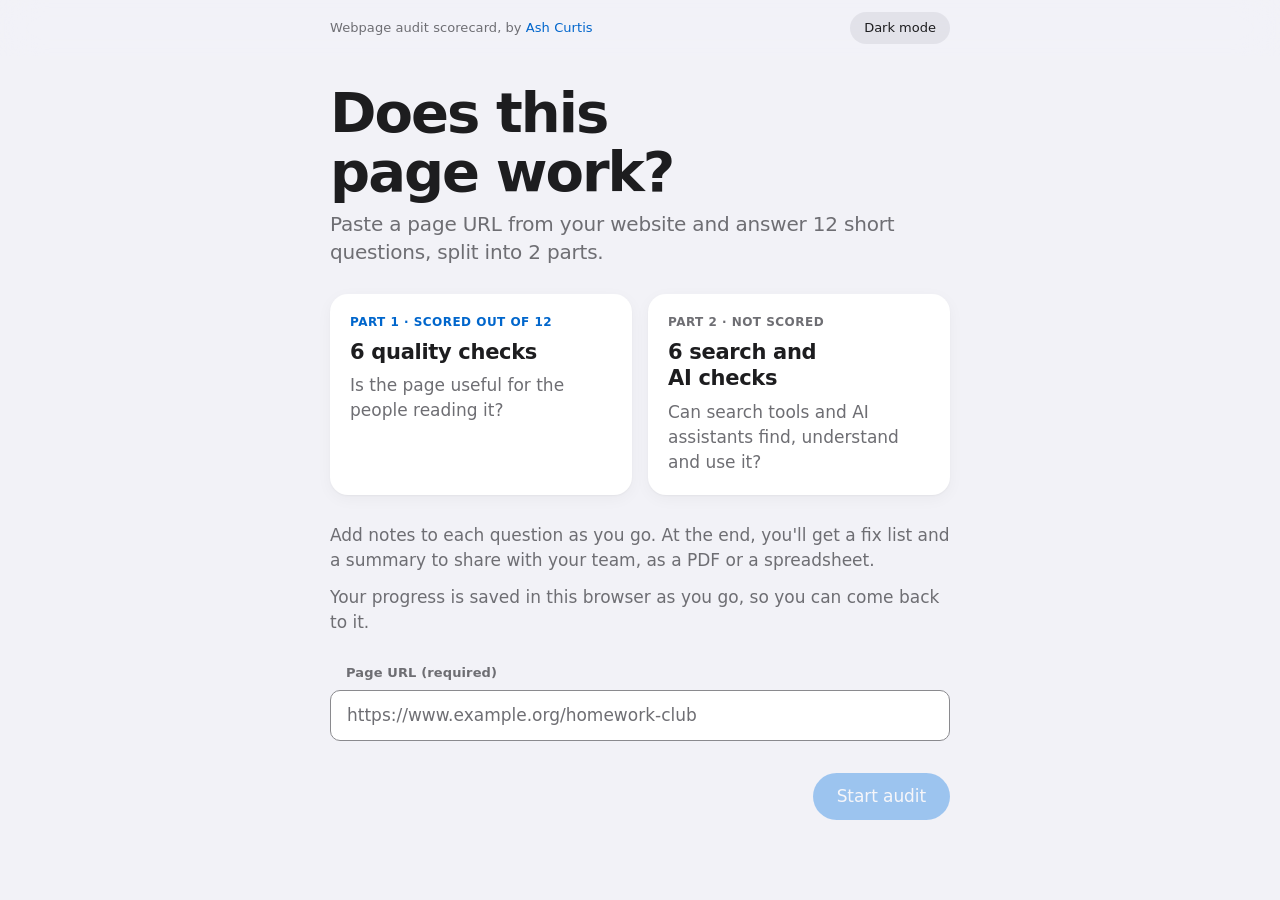
==== commit 68ec436a: "Undo portfolio push to the scorecard repo Co-Authored-By: Claude Opus 5.5 <noreply@anthropic.com> Cl" ====
--- a/index.html
+++ b/index.html
@@ -1,228 +1,1339 @@
-<!doctype html>
-<html lang="en-GB">
-<head>
-<meta charset="utf-8">
-<meta name="viewport" content="width=device-width, initial-scale=1">
-<title>Ash Curtis, content designer and strategist</title>
-<meta name="description" content="Portfolio of Ash Curtis, a content designer and strategist with 16 years in charity, education, local government and sport.">
-<link rel="icon" href="https://github.com/AshJCurtis.png?size=460">
-<link rel="preconnect" href="https://fonts.googleapis.com">
-<link rel="preconnect" href="https://fonts.gstatic.com" crossorigin>
-<link href="https://fonts.googleapis.com/css2?family=Instrument+Sans:wght@400;500&family=Newsreader:opsz,wght@6..72,400;6..72,500&display=swap" rel="stylesheet">
-<link rel="stylesheet" href="style.css">
-</head>
-<body>
-<a class="skip" href="#main">Skip to content</a>
-<header class="site-header wrap">
-  <a class="wordmark" href="index.html">Ash Curtis</a>
-  <nav aria-label="Main">
-    <a href="index.html#work">Work</a>
-    <a href="index.html#about">About</a>
-    <a href="index.html#contact">Contact</a>
-  </nav>
-</header>
-
-<main id="main">
-<section class="hero wrap">
-  <img class="avatar" src="https://github.com/AshJCurtis.png?size=460" alt="Ash Curtis" width="216" height="216">
-  <div class="annotated hero-head">
-    <h1 class="hero-title">I <mark class="note-mark hero-mark" aria-describedby="note-headline">turn complex information into accessible digital experiences</mark></h1>
-    <aside class="note note-headline" id="note-headline" aria-label="Note from Ash">
-      <div class="note-head"><img class="note-avatar" src="https://github.com/AshJCurtis.png?size=460" alt="" width="24" height="24"><span class="note-name">Ash Curtis</span></div>
-      <p class="note-text">Let’s change this to ‘turn complex copy into content that’s easy to understand’. That’s much plainer and simpler</p>
-    </aside>
+<!doctype html><html><head><meta charset=utf8><meta name=viewport content="width=device-width,initial-scale=1,viewport-fit=cover"><style>:root{color-scheme:light;box-sizing:border-box;padding-top:env(safe-area-inset-top,0px);padding-bottom:env(safe-area-inset-bottom,0px)}html{scroll-padding-top:env(safe-area-inset-top,0px)}body{margin:0;padding:0;font:14px -apple-system,BlinkMacSystemFont,sans-serif;background:#fff;color:#000}img{max-width:100%}[hidden]:not([hidden=until-found i]){display:none!important}</style></head><body>
+<title>Webpage audit scorecard, by Ash Curtis</title>
+<meta name="claude:viewport-fit-sides" content="cover">
+<style>
+/* Apple-style redesign.
+   Grouped inset lists on a grouped background, system type with size-specific tracking,
+   translucent sticky chrome with a scroll-edge effect, press feedback on pointer-down,
+   critically damped screen transitions that enter from the side you're heading towards. */
+:root {
+  --bg: #F2F2F7;            /* systemGroupedBackground */
+  --card: #FFFFFF;          /* secondarySystemGroupedBackground */
+  --surface: #FFFFFF;
+  --fill: rgba(118,118,128,.12);
+  --fill-strong: rgba(118,118,128,.20);
+  --fg: #1D1D1F;
+  --muted: #6E6E73;
+  --sep: rgba(60,60,67,.18);
+  --line: rgba(60,60,67,.18);
+  --line-strong: rgba(60,60,67,.36);
+  --control: #8A8A8E;
+  --accent: #0071E3;
+  --accent-hover: #0066CC;
+  --accent-press: #006EDB;
+  --accent-fg: #FFFFFF;
+  --accent-ink: #0066CC;
+  --accent-soft: rgba(0,113,227,.10);
+  --good-bg: rgba(52,199,89,.16);  --good-fg: #1B7A33;
+  --warn-bg: rgba(255,149,0,.18);  --warn-fg: #8F4C00;
+  --bad-bg: rgba(255,59,48,.14);   --bad-fg: #B3261E;
+  --material: rgba(242,242,247,.72);
+  --shadow: 0 1px 2px rgba(0,0,0,.04), 0 4px 16px rgba(0,0,0,.04);
+  --font: -apple-system, BlinkMacSystemFont, "SF Pro Text", system-ui, "Segoe UI Variable Text", "Segoe UI", Roboto, sans-serif;
+  --font-display: -apple-system, BlinkMacSystemFont, "SF Pro Display", system-ui, "Segoe UI Variable Display", "Segoe UI", Roboto, sans-serif;
+  --mono: ui-monospace, "SF Mono", SFMono-Regular, Menlo, Consolas, monospace;
+  --ease: cubic-bezier(.32,.72,0,1);  /* close to a critically damped spring, response ~0.4s */
+  --r-card: 14px;
+  --r-ctl: 10px;
+}
+@media (prefers-color-scheme: dark) {
+  :root:not([data-theme="light"]) {
+    --bg: #000000; --card: #1C1C1E; --surface: #1C1C1E;
+    --fill: rgba(118,118,128,.24); --fill-strong: rgba(118,118,128,.36);
+    --fg: #F5F5F7; --muted: #98989D;
+    --sep: rgba(84,84,88,.6); --line: rgba(84,84,88,.6); --line-strong: rgba(120,120,128,.8);
+    --control: #7C7C80;
+    --accent: #0071E3; --accent-hover: #0066CC; --accent-press: #005FBF; --accent-fg: #FFFFFF;
+    --accent-ink: #4DA3FF; --accent-soft: rgba(10,132,255,.18);
+    --good-bg: rgba(48,209,88,.18);  --good-fg: #4CD964;
+    --warn-bg: rgba(255,159,10,.20); --warn-fg: #FFB340;
+    --bad-bg: rgba(255,69,58,.20);   --bad-fg: #FF6961;
+    --material: rgba(0,0,0,.66);
+    --shadow: none;
+    color-scheme: dark;
+  }
+}
+:root[data-theme="dark"] {
+  --bg: #000000; --card: #1C1C1E; --surface: #1C1C1E;
+  --fill: rgba(118,118,128,.24); --fill-strong: rgba(118,118,128,.36);
+  --fg: #F5F5F7; --muted: #98989D;
+  --sep: rgba(84,84,88,.6); --line: rgba(84,84,88,.6); --line-strong: rgba(120,120,128,.8);
+  --control: #7C7C80;
+  --accent: #0071E3; --accent-hover: #0066CC; --accent-press: #005FBF; --accent-fg: #FFFFFF;
+  --accent-ink: #4DA3FF; --accent-soft: rgba(10,132,255,.18);
+  --good-bg: rgba(48,209,88,.18);  --good-fg: #4CD964;
+  --warn-bg: rgba(255,159,10,.20); --warn-fg: #FFB340;
+  --bad-bg: rgba(255,69,58,.20);   --bad-fg: #FF6961;
+  --material: rgba(0,0,0,.66);
+  --shadow: none;
+  color-scheme: dark;
+}
+
+* { box-sizing: border-box; }
+[hidden] { display: none !important; }
+html { -webkit-text-size-adjust: 100%; }
+body {
+  background: var(--bg);
+  color: var(--fg);
+  font-family: var(--font);
+  font-size: 1.0625rem;      /* 17px, iOS body */
+  line-height: 1.47;
+  letter-spacing: 0;
+  font-weight: 400;
+  -webkit-font-smoothing: antialiased;
+  padding: 0 0 4.5rem;
+  /* ease light/dark changes instead of jumping */
+  transition: background-color .35s ease, color .35s ease;
+}
+button, input, textarea { -webkit-tap-highlight-color: transparent; }
+
+/* ---------- Translucent chrome ---------- */
+.chrome {
+  position: sticky; top: 0; z-index: 10;
+  background: var(--material);
+  -webkit-backdrop-filter: blur(20px) saturate(180%);
+  backdrop-filter: blur(20px) saturate(180%);
+  transition: box-shadow .25s ease, background-color .35s ease;
+}
+.chrome::after {        /* scroll-edge effect: appears only once content slides under */
+  content: ""; position: absolute; left: 0; right: 0; bottom: -1px; height: 1px;
+  background: var(--sep); opacity: 0; transition: opacity .2s ease;
+}
+.chrome.scrolled::after { opacity: 1; }
+.chrome-in {
+  max-width: 660px; margin: 0 auto;
+  padding: .75rem max(1.25rem, env(safe-area-inset-right, 0px)) .75rem max(1.25rem, env(safe-area-inset-left, 0px));
+  display: flex; flex-direction: column; gap: .625rem;
+}
+.wrap {
+  max-width: 660px; margin: 0 auto;
+  padding: 1.75rem max(1.25rem, env(safe-area-inset-right, 0px)) 0 max(1.25rem, env(safe-area-inset-left, 0px));
+  display: flex; flex-direction: column; gap: 2rem;
+}
+.topbar { display: flex; flex-direction: column; gap: .625rem; }
+.toprow { display: flex; justify-content: space-between; align-items: center; gap: .75rem; }
+.toprow .top { flex: 1 1 auto; min-width: 0; }
+.toprow .themebtn { flex: none; }
+.top { font-size: .8125rem; color: var(--muted); letter-spacing: .005em; font-weight: 500; }
+.top a { color: var(--accent-ink); text-decoration: none; }
+.top a:hover { text-decoration: underline; text-underline-offset: 3px; }
+.top a:focus-visible { outline: 3px solid var(--accent); outline-offset: 2px; border-radius: 4px; }
+
+.themebtn {
+  font: inherit; font-size: .8125rem; font-weight: 500; color: var(--fg);
+  background: var(--fill); border: 0; border-radius: 980px;
+  min-height: 2rem; padding: .25rem .875rem; cursor: pointer;
+  transition: transform .1s ease-out, background-color .2s ease;
+}
+.themebtn:hover { background: var(--fill-strong); }
+.themebtn:active { transform: scale(.96); }
+.themebtn:focus-visible { outline: 3px solid var(--accent); outline-offset: 2px; }
+.themebtn[aria-pressed="true"] { background: var(--accent-soft); color: var(--accent-ink); }
+
+.urlbar {
+  display: flex; flex-wrap: wrap; gap: .5rem .75rem; align-items: center;
+  background: var(--card); border-radius: var(--r-ctl);
+  padding: .5rem .5rem .5rem .875rem; font-size: .9375rem; min-width: 0;
+}
+.urlbar span { flex: none; font-size: .8125rem; font-weight: 600; color: var(--muted); letter-spacing: .005em; }
+.urlbar label span { color: var(--muted); }
+.urlbar b { font-weight: 500; min-width: 0; flex: 1 1 12ch; white-space: nowrap; overflow: hidden; text-overflow: ellipsis; }
+.urlbar { flex-wrap: nowrap; }
+.urlbar:has(input) { flex-wrap: wrap; }
+.urlbar input {
+  font: inherit; flex: 1 1 220px; min-width: 0; min-height: 2.25rem; padding: .25rem .625rem;
+  border: 1px solid var(--control); border-radius: 8px; background: var(--surface); color: var(--fg);
+}
+.urlbar input:focus-visible { outline: none; border-color: var(--accent); box-shadow: 0 0 0 3px var(--accent-soft); }
+.urlbtn {
+  font: inherit; font-size: .9375rem; font-weight: 500; color: var(--accent-ink);
+  background: transparent; border: 0; border-radius: 980px; min-height: 2rem; padding: .25rem .75rem; cursor: pointer;
+  transition: background-color .15s ease, transform .1s ease-out;
+}
+.urlbtn:hover { background: var(--accent-soft); }
+.urlbtn:active { transform: scale(.96); background: var(--accent-soft); }
+.urlbtn:focus-visible { outline: 3px solid var(--accent); outline-offset: 1px; }
+.urlmsg { flex-basis: 100%; font-size: .8125rem; color: var(--bad-fg); }
+
+/* ---------- Progress ---------- */
+.progress { display: flex; flex-direction: column; gap: .5rem; }
+.track { height: 4px; background: var(--fill); border-radius: 980px; overflow: hidden; }
+.track i { display: block; height: 100%; width: 0; background: var(--accent); border-radius: 980px; transition: width .5s var(--ease); }
+.plabel { display: flex; justify-content: space-between; gap: .75rem; flex-wrap: wrap; font-size: .8125rem; color: var(--muted); letter-spacing: .005em; }
+.plabel span:first-child { color: var(--fg); font-weight: 600; }
+.plabel span:last-child { font-variant-numeric: tabular-nums; }
+
+/* ---------- Type: size-specific tracking and leading ---------- */
+h1, h2, h3 { margin: 0; text-wrap: balance; font-family: var(--font-display); }
+h1 { font-size: clamp(2.25rem, 7vw, 3.5rem); font-weight: 700; line-height: 1.05; letter-spacing: -0.035em; }
+h2 { font-size: clamp(1.625rem, 4.6vw, 2.125rem); font-weight: 700; line-height: 1.12; letter-spacing: -0.025em; }
+h3 { font-size: 1.25rem; font-weight: 600; line-height: 1.25; letter-spacing: -0.015em; }
+h1:focus, h2:focus, .screen:focus { outline: none; }
+p { margin: 0; }
+.muted { color: var(--muted); }
+.small { font-size: .875rem; letter-spacing: .003em; }
+.label { font-size: .8125rem; font-weight: 600; color: var(--muted); letter-spacing: .01em; }
+.lede { font-size: 1.25rem; line-height: 1.4; letter-spacing: -0.01em; color: var(--muted); text-wrap: pretty; }
+.head { display: flex; flex-direction: column; gap: .5rem; }
+.head .label { color: var(--accent-ink); }
+
+/* ---------- Screen motion ---------- */
+.screen { display: flex; flex-direction: column; gap: 1.75rem; min-width: 0; }
+.screen.enter { animation: inFwd .45s var(--ease) both; }
+.screen.enter.back { animation-name: inBack; }
+@keyframes inFwd { from { opacity: 0; transform: translateX(28px); } to { opacity: 1; transform: none; } }
+@keyframes inBack { from { opacity: 0; transform: translateX(-28px); } to { opacity: 1; transform: none; } }
+
+/* ---------- Grouped sections ---------- */
+.sec { display: flex; flex-direction: column; gap: .75rem; }
+.sec > h3 { padding-inline: .25rem; }
+
+.look { display: flex; flex-direction: column; gap: .5rem; }
+.look > .label { padding-inline: 1rem; }
+.look ul {
+  list-style: none; margin: 0; padding: .25rem 0; display: flex; flex-direction: column;
+  background: var(--card); border-radius: var(--r-card); box-shadow: var(--shadow);
+}
+.look li { position: relative; padding: .625rem 1rem .625rem 2.5rem; font-size: 1rem; line-height: 1.4; }
+.look li + li::after { content: ""; position: absolute; top: 0; left: 2.5rem; right: 0; height: 1px; background: var(--sep); transform: scaleY(.6); }
+.look li::before {
+  content: ""; position: absolute; left: 1rem; top: .95rem; width: .5rem; height: .5rem;
+  border-radius: 50%; background: var(--accent); opacity: .85;
+}
+
+.field { display: flex; flex-direction: column; gap: .5rem; }
+.field > .label { padding-inline: 1rem; }
+input[type="text"], input[type="date"], textarea {
+  width: 100%; font: inherit; color: var(--fg); background: var(--card);
+  border: 1px solid var(--control); border-radius: var(--r-ctl); padding: .75rem 1rem;
+  transition: border-color .2s ease, box-shadow .2s ease, background-color .35s ease;
+}
+textarea { resize: vertical; min-height: 5.5rem; line-height: 1.45; }
+input[type="text"]:focus-visible, input[type="date"]:focus-visible, textarea:focus-visible {
+  outline: none; border-color: var(--accent); box-shadow: 0 0 0 4px var(--accent-soft);
+}
+::placeholder { color: var(--muted); opacity: 1; }
+input[type="date"] { min-height: 3rem; }
+
+/* Choices: an inset grouped list with a trailing checkmark, like a Settings picker */
+.choices { border: 0; padding: 0; margin: 0; min-width: 0; display: block; }
+.choices legend { padding: 0 1rem; margin-bottom: .5rem; font-size: .8125rem; font-weight: 600; color: var(--muted); letter-spacing: .01em; }
+.choices > .choice:first-of-type .face { border-top-left-radius: var(--r-card); border-top-right-radius: var(--r-card); }
+.choices > .choice:last-of-type .face { border-bottom-left-radius: var(--r-card); border-bottom-right-radius: var(--r-card); }
+.choice { position: relative; display: block; }
+.choice + .choice .face::before {
+  content: ""; position: absolute; top: 0; left: 1rem; right: 0; height: 1px; background: var(--sep); transform: scaleY(.6);
+}
+.choice input { position: absolute; inset: 0; width: 100%; height: 100%; margin: 0; opacity: 0; cursor: pointer; z-index: 1; }
+.face {
+  position: relative; display: flex; align-items: center; gap: .875rem;
+  min-height: 3.25rem; padding: .75rem 1rem;
+  background: var(--card); transition: background-color .12s ease;
+}
+.lbl { font-weight: 400; flex: 1; }
+.dot {                                          /* now a checkmark */
+  order: 2; flex: none; width: 1.25rem; height: 1.25rem; position: relative;
+}
+.dot::after {
+  content: ""; position: absolute; left: .4rem; top: .1rem; width: .4rem; height: .8rem;
+  border: solid var(--accent); border-width: 0 2.5px 2.5px 0; border-radius: 1px;
+  transform: rotate(45deg) scale(0); opacity: 0;
+  transition: transform .35s var(--ease), opacity .15s ease;
+}
+.choice input:hover + .face { background: color-mix(in srgb, var(--card) 94%, var(--fg)); }
+.choice input:active + .face { background: color-mix(in srgb, var(--card) 86%, var(--fg)); transition-duration: 0s; }  /* feedback on press */
+.choice input:checked + .face .lbl { font-weight: 600; }
+.choice input:checked + .face .dot::after { transform: rotate(45deg) scale(1); opacity: 1; }
+.choice input:focus-visible + .face { outline: 3px solid var(--accent); outline-offset: -3px; z-index: 2; }
+
+/* ---------- Buttons ---------- */
+.nav { display: flex; justify-content: space-between; align-items: center; gap: .75rem; flex-wrap: wrap; padding-top: .25rem; }
+.btn {
+  font: inherit; font-size: 1.0625rem; font-weight: 500; letter-spacing: -0.005em;
+  border: 0; border-radius: 980px; min-height: 2.875rem; padding: .7rem 1.5rem; cursor: pointer;
+  background: var(--accent); color: var(--accent-fg);
+  transition: background-color .2s ease, opacity .2s ease, transform .1s ease-out;
+}
+.btn:hover:not(:disabled) { background: var(--accent-hover); }
+.btn:active:not(:disabled) { transform: scale(.97); background: var(--accent-press); }
+.btn.ghost { background: transparent; color: var(--accent-ink); padding-inline: .875rem; }
+.btn.ghost:hover:not(:disabled) { background: var(--accent-soft); }
+.btn.outline { background: var(--fill); color: var(--fg); }
+.btn.outline:hover:not(:disabled) { background: var(--fill-strong); }
+.btn.outline:active:not(:disabled) { background: var(--fill-strong); }
+.btn.soft { background: var(--accent-soft); color: var(--accent-ink); }
+.btn.soft:hover:not(:disabled) { background: color-mix(in srgb, var(--accent-soft) 70%, var(--accent) 12%); }
+.btn:disabled { opacity: .35; cursor: not-allowed; }
+.btn:focus-visible { outline: 3px solid var(--accent); outline-offset: 3px; }
+
+/* ---------- Score ---------- */
+.score { display: flex; align-items: baseline; gap: .5rem; flex-wrap: wrap; }
+.score-num {
+  font-family: var(--font-display); font-size: clamp(5rem, 20vw, 8rem); font-weight: 700;
+  line-height: .95; letter-spacing: -0.05em; font-variant-numeric: tabular-nums; color: var(--fg);
+}
+.score-of { font-family: var(--font-display); font-size: 1.75rem; font-weight: 600; letter-spacing: -0.02em; color: var(--muted); }
+.blocks { display: grid; grid-template-columns: repeat(12, 1fr); gap: 4px; }
+.blocks i { display: block; height: 10px; background: var(--fill); border-radius: 980px; }
+.blocks i.on { background: var(--accent); }
+.pill { display: inline-block; font-size: .8125rem; font-weight: 600; padding: .2rem .7rem; border-radius: 980px; }
+.pill.good { background: var(--good-bg); color: var(--good-fg); }
+.pill.warn { background: var(--warn-bg); color: var(--warn-fg); }
+.pill.bad { background: var(--bad-bg); color: var(--bad-fg); }
+.meter { height: 6px; background: var(--fill); border-radius: 980px; overflow: hidden; }
+.meter i { display: block; height: 100%; background: var(--accent); border-radius: 980px; }
+.url { font-family: var(--font-display); font-size: 1.375rem; font-weight: 600; letter-spacing: -0.015em; color: var(--fg); overflow-wrap: anywhere; line-height: 1.25; }
+
+/* ---------- Grouped rows (answers) ---------- */
+.rows { display: flex; flex-direction: column; background: var(--card); border-radius: var(--r-card); box-shadow: var(--shadow); overflow: hidden; }
+.row, .srow { position: relative; padding: .75rem 1rem; }
+.row { display: flex; justify-content: space-between; align-items: center; gap: .75rem; }
+.srow { display: flex; flex-direction: column; gap: .25rem; }
+.row + .row::before, .srow + .srow::before {
+  content: ""; position: absolute; top: 0; left: 1rem; right: 0; height: 1px; background: var(--sep); transform: scaleY(.6);
+}
+.srow .line { display: flex; justify-content: space-between; align-items: center; gap: .75rem; }
+.srow .rnote { font-size: .9375rem; color: var(--muted); overflow-wrap: anywhere; line-height: 1.4; }
+.tag {
+  font-size: .8125rem; font-weight: 600; letter-spacing: .005em;
+  padding: .15rem .65rem; border-radius: 980px; white-space: nowrap;
+}
+.tag.s2, .tag.yes { background: var(--good-bg); color: var(--good-fg); }
+.tag.s1, .tag.unsure { background: var(--warn-bg); color: var(--warn-fg); }
+.tag.s0, .tag.no { background: var(--bad-bg); color: var(--bad-fg); }
+.tag.info { background: var(--fill); color: var(--fg); }
+
+.nextpart {
+  background: var(--card); border-radius: var(--r-card); box-shadow: var(--shadow);
+  padding: 1.125rem 1.25rem; display: flex; flex-direction: column; gap: .375rem;
+}
+.nextpart .label { color: var(--accent-ink); }
+
+/* ---------- Fix list ---------- */
+.fixes {
+  list-style: none; margin: 0; padding: 0; counter-reset: fix; display: flex; flex-direction: column;
+  background: var(--card); border-radius: var(--r-card); box-shadow: var(--shadow); overflow: hidden;
+}
+.fixes li { position: relative; counter-increment: fix; display: grid; grid-template-columns: 1.75rem minmax(0, 1fr); gap: .875rem; padding: 1rem; }
+.fixes li + li::after { content: ""; position: absolute; top: 0; left: 3.625rem; right: 0; height: 1px; background: var(--sep); transform: scaleY(.6); }
+.fixes li::before {
+  content: counter(fix); width: 1.75rem; height: 1.75rem; border-radius: 50%;
+  background: var(--accent); color: var(--accent-fg); font-size: .8125rem; font-weight: 700;
+  display: grid; place-items: center; font-variant-numeric: tabular-nums;
+}
+.fixes .body { display: flex; flex-direction: column; gap: .375rem; min-width: 0; }
+.fixes .top2 { display: flex; gap: .625rem; align-items: center; flex-wrap: wrap; }
+.fixes .top2 h3 { font-size: 1.0625rem; letter-spacing: -0.01em; }
+.fixes .body p { font-size: 1rem; line-height: 1.45; }
+.fixes .body p b { font-weight: 600; }
+.fixes .note { font-size: .9375rem; color: var(--muted); background: var(--fill); border-radius: 8px; padding: .5rem .75rem; }
+
+.chain { list-style: none; margin: 0; padding: 0; display: flex; flex-direction: column; gap: .25rem; }
+.chain li { display: grid; grid-template-columns: 5.25rem minmax(0, 1fr); gap: .875rem; padding: .75rem .875rem; border-radius: var(--r-ctl); align-items: start; }
+.chain .tag { text-align: center; }
+.chain b { font-weight: 600; }
+
+.callout { border-radius: var(--r-card); padding: .875rem 1rem; }
+.callout.good { background: var(--good-bg); color: var(--good-fg); }
+.callout.bad { background: var(--bad-bg); color: var(--bad-fg); }
+.callout.warn { background: var(--warn-bg); color: var(--warn-fg); }
+.callout strong { font-weight: 600; }
+
+.fields2 { display: grid; grid-template-columns: 1fr 1fr; gap: 1rem; }
+@media (max-width: 520px) { .fields2 { grid-template-columns: 1fr; } }
+
+.auto { background: var(--card); border-radius: var(--r-card); box-shadow: var(--shadow); padding: 1.125rem 1.25rem; display: flex; flex-direction: column; gap: .75rem; }
+.auto .label { color: var(--accent-ink); }
+.findings { list-style: none; margin: 0; padding: 0; display: flex; flex-direction: column; gap: .625rem; }
+.findings li { display: grid; grid-template-columns: 4.75rem minmax(0, 1fr); gap: .75rem; align-items: start; font-size: .9375rem; }
+.findings .tag { text-align: center; }
+
+details.more {
+  display: flex; flex-direction: column; gap: 1.5rem;
+  background: var(--card); border-radius: var(--r-card); box-shadow: var(--shadow); padding: .875rem 1rem;
+}
+details.more[open] { padding-bottom: 1rem; }
+details.more summary { cursor: pointer; color: var(--accent-ink); font-weight: 500; list-style-position: inside; }
+details.more[open] summary { margin-bottom: .75rem; }
+details.more summary:focus-visible { outline: 3px solid var(--accent); outline-offset: 4px; border-radius: 4px; }
+.copy-row { display: flex; gap: .75rem; align-items: center; flex-wrap: wrap; }
+.copy-status { font-size: .875rem; color: var(--good-fg); font-weight: 500; }
+textarea.summary { font-family: var(--mono); font-size: .8125rem; min-height: 17.5rem; background: var(--bg); border-color: transparent; }
+
+.intro-notes { display: flex; flex-direction: column; gap: .75rem; }
+
+/* ---------- URL check ---------- */
+.field-error { font-size: .9375rem; color: var(--bad-fg); font-weight: 500; padding-inline: 1rem; line-height: 1.4; }
+input[aria-invalid="true"] { border-color: var(--bad-fg); }
+input[aria-invalid="true"]:focus-visible { border-color: var(--bad-fg); box-shadow: 0 0 0 4px var(--bad-bg); }
+.urlmsg:empty { display: none; }
+
+/* ---------- Resume ---------- */
+.resume {
+  display: flex; flex-direction: column; gap: .375rem;
+  background: var(--card); border-radius: 18px; padding: 1.25rem; box-shadow: var(--shadow);
+}
+.resume .label { color: var(--accent-ink); }
+.resume-url { font-weight: 600; overflow-wrap: anywhere; line-height: 1.35; }
+.resume .copy-row { margin-top: .625rem; }
+
+/* ---------- Intro cards ---------- */
+.cards { display: grid; grid-template-columns: 1fr 1fr; gap: 1rem; }
+@media (max-width: 560px) { .cards { grid-template-columns: 1fr; } }
+.card {
+  display: flex; flex-direction: column; gap: .5rem; min-width: 0;
+  background: var(--card); border-radius: 18px; padding: 1.25rem; box-shadow: var(--shadow);
+}
+.card h3 { font-size: 1.3125rem; }
+.card .kicker { font-size: .75rem; font-weight: 600; letter-spacing: .04em; text-transform: uppercase; color: var(--accent-ink); }
+.card .names { font-size: .9375rem; }
+.cards .card:last-child .kicker { color: var(--muted); }
+
+@media (max-width: 520px) {
+  .chain li { grid-template-columns: 4.5rem minmax(0, 1fr); }
+  .nav .btn { flex: 1 1 auto; }
+}
+
+/* ---------- Accessibility preferences ---------- */
+@media (prefers-reduced-motion: reduce) {
+  /* gentler equivalent: cross-fade, no slides or springs */
+  .screen.enter, .screen.enter.back { animation: fadeOnly .2s ease both; }
+  @keyframes fadeOnly { from { opacity: 0; } to { opacity: 1; } }
+  .btn:active:not(:disabled), .themebtn:active, .urlbtn:active { transform: none; }
+  .dot::after { transition: opacity .15s ease; }
+  .track i { transition: width .2s ease; }
+}
+@media (prefers-reduced-transparency: reduce) {
+  .chrome { background: var(--bg); -webkit-backdrop-filter: none; backdrop-filter: none; }
+}
+@media (prefers-contrast: more) {
+  .chrome { background: var(--bg); -webkit-backdrop-filter: none; backdrop-filter: none; }
+  .rows, .fixes, .look ul, .card, .resume, .auto, .nextpart, details.more, .urlbar { outline: 1px solid var(--line-strong); }
+  .btn.outline { outline: 1px solid var(--fg); }
+  .face { box-shadow: inset 0 0 0 1px var(--line-strong); }
+  :root { --sep: var(--line-strong); }
+}
+</style>
+
+<header class="chrome" id="chrome"><div class="chrome-in">
+  <div class="topbar"><div class="toprow"><div class="top">Webpage audit scorecard, by <a href="https://github.com/AshJCurtis" target="_blank" rel="noopener" aria-label="Ash Curtis on GitHub (opens in a new tab)">Ash Curtis</a></div>
+  <button type="button" class="themebtn" id="themeBtn" aria-pressed="false">Dark mode</button></div>
+  <div class="urlbar" id="urlbar" hidden></div></div>
+  <div class="progress" id="progress" hidden>
+    <div class="track"><i id="fill"></i></div>
+    <div class="plabel" id="plabel"></div>
   </div>
-  <div class="annotated">
-    <p class="hero-sub">I’m Ash Curtis, a digital content manager, designer and editor with 16 years’ experience across <mark class="note-mark" aria-describedby="hero-note">charity</mark>, digital marketing, education, local government and sport.</p>
-    <aside class="note" id="hero-note" aria-label="Note from Ash">
-      <div class="note-head">
-        <img class="note-avatar" src="https://github.com/AshJCurtis.png?size=460" alt="" width="24" height="24">
-        <span class="note-name">Ash Curtis</span>
-      </div>
-      <p class="note-text">I’m currently a Senior Content Strategist at Parkinson’s UK</p>
-    </aside>
-  </div>
-</section>
-
-<section id="work" class="work wrap" aria-labelledby="work-title">
-  <div class="section-head">
-    <h2 id="work-title">My recent work</h2>
-  </div>
-  <ol class="projects">
-  <li>
-    <a class="project" href="work/chelsea-flower-show.html">
-      <span class="project-num">01</span>
-      <span class="project-body">
-        <span class="project-meta">Parkinson’s UK</span>
-        <span class="project-title"><mark class="note-mark" aria-describedby="note-chelsea-flower-show">RHS Chelsea Flower Show garden</mark></span>
-        <span class="project-summary">Content for an award-winning show garden, on the web and in print</span>
-        <span class="note note-small" id="note-chelsea-flower-show">
-          <span class="note-head"><img class="note-avatar" src="https://github.com/AshJCurtis.png?size=460" alt="" width="20" height="20"><span class="note-name">Ash Curtis</span></span>
-          <span class="note-text">Parkinson’s UK won the BBC People’s Choice Award for this one!</span>
-        </span>
-      </span>
-      <span class="project-go"><svg class="icon" viewBox="0 0 24 24" aria-hidden="true"><path d="M5 12h14"/><path d="m12 5 7 7-7 7"/></svg></span>
-    </a>
-  </li>
-  <li>
-    <a class="project" href="work/give-back-tv-advert.html">
-      <span class="project-num">02</span>
-      <span class="project-body">
-        <span class="project-meta">Parkinson’s UK</span>
-        <span class="project-title">Give back what Parkinson’s takes</span>
-        <span class="project-summary">Providing content strategy to our Legacy team and an external agency</span>
-      </span>
-      <span class="project-go"><svg class="icon" viewBox="0 0 24 24" aria-hidden="true"><path d="M5 12h14"/><path d="m12 5 7 7-7 7"/></svg></span>
-    </a>
-  </li>
-  <li>
-    <a class="project" href="work/research-messaging.html">
-      <span class="project-num">03</span>
-      <span class="project-body">
-        <span class="project-meta">Parkinson’s UK</span>
-        <span class="project-title"><mark class="note-mark" aria-describedby="note-research-messaging">Changing how we talk about research</mark></span>
-        <span class="project-summary">A research messaging guide shaped by subject matter experts and people with Parkinson’s</span>
-        <span class="note note-small" id="note-research-messaging">
-          <span class="note-head"><img class="note-avatar" src="https://github.com/AshJCurtis.png?size=460" alt="" width="20" height="20"><span class="note-name">Ash Curtis</span></span>
-          <span class="note-text">Really loved speaking to subject matter experts for this project, research is fascinating</span>
-        </span>
-      </span>
-      <span class="project-go"><svg class="icon" viewBox="0 0 24 24" aria-hidden="true"><path d="M5 12h14"/><path d="m12 5 7 7-7 7"/></svg></span>
-    </a>
-  </li>
-  <li>
-    <a class="project" href="work/genomics-toolkit.html">
-      <span class="project-num">04</span>
-      <span class="project-body">
-        <span class="project-meta">Macmillan Cancer Support</span>
-        <span class="project-title">The Macmillan Genomics Toolkit</span>
-        <span class="project-summary">A clinical slide deck turned into an accessible set of webpages</span>
-      </span>
-      <span class="project-go"><svg class="icon" viewBox="0 0 24 24" aria-hidden="true"><path d="M5 12h14"/><path d="m12 5 7 7-7 7"/></svg></span>
-    </a>
-  </li>
-  <li>
-    <a class="project" href="work/college-websites.html">
-      <span class="project-num">05</span>
-      <span class="project-body">
-        <span class="project-meta">Chichester College Group</span>
-        <span class="project-title">Rebuilding CCG’s websites</span>
-        <span class="project-summary">6 campus websites redeveloped, with one group brand and a personality for each campus</span>
-      </span>
-      <span class="project-go"><svg class="icon" viewBox="0 0 24 24" aria-hidden="true"><path d="M5 12h14"/><path d="m12 5 7 7-7 7"/></svg></span>
-    </a>
-  </li>
-  <li>
-    <a class="project" href="work/webpage-audit-scorecard.html">
-      <span class="project-num">06</span>
-      <span class="project-body">
-        <span class="project-meta">Personal project</span>
-        <span class="project-title">Webpage audit scorecard</span>
-        <span class="project-summary">A free tool that checks whether a page works for readers, search and AI tools</span>
-      </span>
-      <span class="project-go"><svg class="icon" viewBox="0 0 24 24" aria-hidden="true"><path d="M5 12h14"/><path d="m12 5 7 7-7 7"/></svg></span>
-    </a>
-  </li>
-  </ol>
-</section>
-
-<section id="about" class="about wrap" aria-labelledby="about-title">
-  <h2 id="about-title">About me</h2>
-  <div class="prose">
-    <div class="annotated annotated-prose">
-      <p>I write, manage and improve website content, using tools like GA4, Hotjar, Siteimprove and Monsido to guide decisions and making sure content works for search (SEO) and AI answers (AEO). I enjoy line management, particularly using weekly 1:1s so the <mark class="note-mark" aria-describedby="note-leadership">people I manage feel supported and valued</mark>.</p>
-      <aside class="note note-side" id="note-leadership" aria-label="Note from Ash">
-        <div class="note-head"><img class="note-avatar" src="https://github.com/AshJCurtis.png?size=460" alt="" width="24" height="24"><span class="note-name">Ash Curtis</span></div>
-        <p class="note-text">I have a servant style of leadership. My strength is serving and empowering my line reports to make sure they succeed</p>
-      </aside>
-    </div>
-    <div class="annotated annotated-prose">
-      <p><mark class="note-mark" aria-describedby="note-cms">I’ve led website rebuilds</mark> and content migrations, and presented strategy and data to senior stakeholders.</p>
-      <aside class="note note-side" id="note-cms" aria-label="Note from Ash">
-        <div class="note-head"><img class="note-avatar" src="https://github.com/AshJCurtis.png?size=460" alt="" width="24" height="24"><span class="note-name">Ash Curtis</span></div>
-        <p class="note-text">I have the most CMS experience in Drupal but I’ve used Sitecore, WordPress and Sitefinity in other roles as well</p>
-      </aside>
-    </div>
-    <p>Recently, I’ve been building small tools for non-techy people to use, like the <a href="work/webpage-audit-scorecard.html">webpage audit scorecard</a>.</p>
-  </div>
-</section>
-
-<section id="history" class="history wrap" aria-labelledby="history-title">
-  <h2 id="history-title">Work history</h2>
-  <div class="prose">
-    <p>I’m currently working for Parkinson’s UK. But I’ve had digital and content roles with Macmillan Cancer Support, Chichester College Group, Clipper Round the World Yacht Race, East Hampshire District Council, University of Portsmouth and VL Digital.</p>
-    <div class="annotated annotated-prose">
-      <p><mark class="note-mark" aria-describedby="note-audiences">Lots of different audiences</mark> and goals, and all challenging in their own special way.</p>
-      <aside class="note note-side" id="note-audiences" aria-label="Note from Ash">
-        <div class="note-head"><img class="note-avatar" src="https://github.com/AshJCurtis.png?size=460" alt="" width="24" height="24"><span class="note-name">Ash Curtis</span></div>
-        <p class="note-text">But the principle of being user first and thinking about the user journey ties them all together</p>
-      </aside>
-    </div>
-  </div>
-</section>
-
-<section id="contact" class="contact wrap" aria-labelledby="contact-title">
-  <h2 id="contact-title">Let’s have a chat</h2>
-  <div class="annotated annotated-prose annotated-contact">
-    <p class="contact-line">Send me a message on LinkedIn if you want to have a chat.<br><mark class="note-mark" aria-describedby="note-checking">I check it most days.</mark></p>
-    <aside class="note note-side" id="note-checking" aria-label="Note from Ash">
-      <div class="note-head"><img class="note-avatar" src="https://github.com/AshJCurtis.png?size=460" alt="" width="24" height="24"><span class="note-name">Ash Curtis</span></div>
-      <p class="note-text">Note to self: work on not doing this!</p>
-    </aside>
-  </div>
-  <ul class="links social">
-    <li><a href="https://www.linkedin.com/in/ashleycurtis" aria-label="LinkedIn"><svg viewBox="0 0 24 24" aria-hidden="true"><path d="M20.447 20.452h-3.554v-5.569c0-1.328-.027-3.037-1.852-3.037-1.853 0-2.136 1.445-2.136 2.939v5.667H9.351V9h3.414v1.561h.046c.477-.9 1.637-1.85 3.37-1.85 3.601 0 4.267 2.37 4.267 5.455v6.286zM5.337 7.433c-1.144 0-2.063-.926-2.063-2.065 0-1.138.92-2.063 2.063-2.063 1.14 0 2.064.925 2.064 2.063 0 1.139-.925 2.065-2.064 2.065zm1.782 13.019H3.555V9h3.564v11.452zM22.225 0H1.771C.792 0 0 .774 0 1.729v20.542C0 23.227.792 24 1.771 24h20.451C23.2 24 24 23.227 24 22.271V1.729C24 .774 23.2 0 22.222 0h.003z"/></svg></a></li>
-    <li><a href="https://github.com/AshJCurtis" aria-label="GitHub"><svg viewBox="0 0 24 24" aria-hidden="true"><path d="M12 .297c-6.63 0-12 5.373-12 12 0 5.303 3.438 9.8 8.205 11.385.6.113.82-.258.82-.577 0-.285-.01-1.04-.015-2.04-3.338.724-4.042-1.61-4.042-1.61C4.422 18.07 3.633 17.7 3.633 17.7c-1.087-.744.084-.729.084-.729 1.205.084 1.838 1.236 1.838 1.236 1.07 1.835 2.809 1.305 3.495.998.108-.776.417-1.305.76-1.605-2.665-.3-5.466-1.332-5.466-5.93 0-1.31.465-2.38 1.235-3.22-.135-.303-.54-1.523.105-3.176 0 0 1.005-.322 3.3 1.23.96-.267 1.98-.399 3-.405 1.02.006 2.04.138 3 .405 2.28-1.552 3.285-1.23 3.285-1.23.645 1.653.24 2.873.12 3.176.765.84 1.23 1.91 1.23 3.22 0 4.61-2.805 5.625-5.475 5.92.42.36.81 1.096.81 2.22 0 1.606-.015 2.896-.015 3.286 0 .315.21.69.825.57C20.565 22.092 24 17.592 24 12.297c0-6.627-5.373-12-12-12"/></svg></a></li>
-  </ul>
-</section>
-</main>
+</div></header>
+<div class="wrap">
+  <main class="screen" id="screen" tabindex="-1"></main>
+</div>
+
 <script>
 (function () {
-  function unstack() {
-    var blocks = [].slice.call(document.querySelectorAll('.annotated-prose'));
-    blocks.forEach(function (b) { b.style.marginBottom = ''; b.style.minHeight = ''; });
-    document.querySelectorAll('main > section').forEach(function (s) { s.style.paddingBottom = ''; });
-    var withNotes = blocks.filter(function (b) {
-      var n = b.querySelector('.note-side');
-      return n && getComputedStyle(n).position === 'absolute';
-    });
-    withNotes.forEach(function (b, i) {
-      var note = b.querySelector('.note-side');
-      var next = withNotes[i + 1];
-      if (next && next.closest('section') === b.closest('section')) {
-        var gap = next.querySelector('.note-side').getBoundingClientRect().top - note.getBoundingClientRect().bottom;
-        if (gap < 16) b.style.marginBottom = (parseFloat(getComputedStyle(b).marginBottom) + 16 - gap) + 'px';
+  try { document.documentElement.lang = 'en-GB'; } catch (e) {}
+  (function () {
+    var root = document.documentElement, btn = document.getElementById('themeBtn');
+    if (!btn) return;
+    function isDark() {
+      var t = root.getAttribute('data-theme');
+      if (t === 'dark') return true;
+      if (t === 'light') return false;
+      // follow the computer's setting; light if it doesn't say
+      try { return window.matchMedia('(prefers-color-scheme: dark)').matches; } catch (e) { return false; }
+    }
+    function paint() { btn.setAttribute('aria-pressed', isDark() ? 'true' : 'false'); }
+    try { var saved = localStorage.getItem('audit-theme'); if (saved === 'dark' || saved === 'light') root.setAttribute('data-theme', saved); } catch (e) {}
+    btn.addEventListener('click', function () {
+      var next = isDark() ? 'light' : 'dark';
+      root.setAttribute('data-theme', next);
+      try { localStorage.setItem('audit-theme', next); } catch (e) {}
+      paint();
+    });
+    paint();
+  })();
+  var HOSTED = true;           // true only in the standalone copy
+  var CHECKER_URL = 'https://summer-sea-d98f.ashcurtis23.workers.dev/';  // address of the page checker; empty hides the automatic check
+  var ANSWERS1 = [
+    { v: 2, label: 'Yes' },
+    { v: 1, label: 'Somewhat' },
+    { v: 0, label: 'No' }
+  ];
+  var ANSWERS2 = [
+    { v: 'yes', label: 'Yes' },
+    { v: 'unsure', label: 'Not sure' },
+    { v: 'no', label: 'No' }
+  ];
+
+  var Q = [
+    { key: 'Relevance', q: 'Is it clear who this page is for?',
+      look: ['The page title and main heading say what the page is about', 'The first lines tell the reader who it\'s for', 'Someone arriving from a search result knows within seconds that they\'re in the right place'],
+      fix: 'Change the page title and main heading so they say what the page is about and who it\'s for. Then start the page with 1 sentence that tells people what they can do here.',
+      fixSome: 'The title or opening is nearly there but too vague. Make the title and main heading say what the page is about and who it\'s for, and use the first sentence to say what people can do here.' },
+    { key: 'Informative', q: 'Is the page reliable, accurate, up-to-date, detailed enough, trustworthy?',
+      look: ['Dates, prices, opening times and phone numbers are correct', 'Links go where they say they go', 'The page doesn\'t feel empty, bland or vague'],
+      fix: 'Don\'t trust the page until it\'s been checked. Check every fact, date, price and link is right, and take out anything you can\'t confirm. Add the date it was last checked and who looks after it.',
+      fixSome: 'Most of it looks right, but something is out of date or nobody looks after it. Check every date, price and contact detail is still right, then add the date it was last checked and who looks after it.' },
+    { key: 'Structure', q: 'Can you scan it? Are there clear headings, short paragraphs and lists?',
+      look: ['Headings run in a logical order and describe the section below them', 'Paragraphs are short, and steps or options are in lists', 'The most important information isn\'t buried'],
+      fix: 'Split long paragraphs into shorter ones, and put steps and options into lists. Give each section a heading that says what\'s in it.',
+      fixSome: 'Most of the page is easy to skim. Fix the longest paragraph and the least clear heading first: split the paragraph up and make the heading say what comes next.' },
+    { key: 'Tone of voice', q: 'Is the language plain and consistent with your house style, with no jargon or filler?',
+      look: ['Plain words, short sentences, no unexplained jargon', 'The tone matches the rest of the site and your style guide', 'No slogans or filler where a fact should be'],
+      fix: 'Swap jargon and slogans for the plain fact they\'re trying to say. Read the page out loud and rewrite anything you wouldn\'t say to someone face to face.',
+      fixSome: 'Find the 3 phrases that sound least like your organisation and swap each one for the plain fact. Then check the tone matches your style guide.' },
+    { key: 'Accessibility', q: 'Does it meet your accessibility standards?',
+      look: ['Link text makes sense out of context, never "click here"', 'Text is real text, not part of an image, and images have useful alt text', 'Forms and buttons have clear labels, and colour contrast passes'],
+      fix: 'Change links like "click here" so they say where they go. Don\'t put words inside pictures, add a short description to each picture (alt text) and give every form box a label. Then check the page against your accessibility standards.',
+      fixSome: 'Fix the problems you spotted first, such as unclear links, pictures without a description or form boxes without labels. Then run the page through an accessibility checker and go through what it finds.' },
+    { key: 'Call to action', q: 'Is there 1 clear thing the reader can do next?',
+      look: ['There\'s 1 clearly labelled call-to-action', 'The button or link says what will happen when you use it', 'Contact details are written out as text'],
+      fix: 'Decide the 1 thing you want people to do next and make it the most noticeable thing on the page. Start its label with an action word, such as "Book a place" or "Call the helpline".',
+      fixSome: 'There\'s a next step, but it doesn\'t stand out enough. Pick the 1 that matters most, make it the most noticeable thing on the page, and start its label with an action word.' }
+  ];
+
+  var C = [
+    { key: 'Reach', q: 'Can search engines and AI assistants get to this page?',
+      look: ['It isn\'t behind a login', 'Your website doesn\'t tell search engines or AI tools to stay away from it. This rule lives in a file called robots.txt', 'It\'s on your website\'s list of pages (the sitemap), and other pages link to it'],
+      fix: 'Ask your web team why search engines and AI tools can\'t get to the page. Information meant for the public shouldn\'t need a login.',
+      confirm: 'Open the page in a private (incognito) window without signing in. If it loads, ask your web team to check that nothing on the site blocks search engines or AI tools from this page, and that it\'s on the site\'s list of pages (the sitemap).' },
+    { key: 'Store', q: 'Is the page allowed to be stored, and does it load without special software?',
+      look: ['The page doesn\'t tell search engines to leave it out of their results. This setting is called noindex', 'The main text is there as soon as the page opens, not only after a click or once extra code has run', 'Key facts aren\'t only inside a PDF or a picture'],
+      fix: 'Ask your web team to remove any setting that tells search engines to ignore the page (called "noindex"). Put the important information on the page itself, not hidden in tabs, pop-ups or PDFs.',
+      confirm: 'Check the important information is written on the page, not only in tabs, pop-ups or PDFs. Then ask your web team to check the page isn\'t set to be ignored by search engines.' },
+    { key: 'Understand', q: 'Is the meaning in the words and headings, not just in images or layout?',
+      look: ['Headings describe what follows', 'Facts in tables and diagrams are also stated in the text', 'Meaning doesn\'t depend on colour or position alone'],
+      fix: 'If a picture, chart, table or layout shows something important, say it in words too. Make each heading describe what\'s underneath it.',
+      confirm: 'Go through each picture, chart and table on the page. Check that anything important it shows is also written in the text.' },
+    { key: 'Trust', q: 'Is it current, owned by a named team and backed by evidence?',
+      look: ['There\'s a review date or last-updated date', 'A team is responsible for the page', 'Claims point to a source, a policy or a named expert'],
+      fix: 'Add the date the page was last checked and who looks after it, and link to where your facts come from. If nobody will keep the page up to date, take it down.',
+      confirm: 'Look for the date the page was last checked, who looks after it and where its facts come from. If you can\'t find them within 30 seconds, search engines and AI tools probably can\'t either.' },
+    { key: 'Answer', q: 'Does it directly answer a specific question someone would ask?',
+      look: ['The answer appears near the top in plain words', 'A heading matches the way people phrase the question', 'The details someone needs to decide sit next to the answer'],
+      fix: 'Work out the main question the page answers. Give the answer in the first 2 lines, and add a heading that asks the question the way people would.',
+      confirm: 'Write down the main question this page answers. Then check the answer is in the first 2 lines, in plain words.' },
+    { key: 'Act', q: 'Can a person, or an assistant helping them, complete the next step?',
+      look: ['Forms have labelled fields and a clear submit button', 'Contact routes are written as text', 'Costs, opening hours and eligibility are stated before the action'],
+      fix: 'Give every form box and button a clear label, and write out how to get in touch. Before asking people to act, say what it costs, when it\'s open and who it\'s for.',
+      confirm: 'Try the next step as if you\'d never seen the page, using only your keyboard (Tab and Enter). Check the contact details and costs are written as words, not just shown in a picture.' }
+  ];
+
+  // Steps: 0 intro, 1-6 Part 1 checks, 7 Part 1 summary, 8-13 Part 2 steps, 14 results
+  var P1 = Q.length;               // 6
+  var SUM = P1 + 1;                // 7
+  var LAST = P1 + 1 + C.length;    // 13
+  var RESULTS = LAST + 1;          // 14
+  var FINAL = RESULTS + 1;         // 15
+  var MAX = Q.length * 2;          // 12
+  var state = { step: 0, name: '', a1: [], a2: [], n1: [], n2: [], owner: '', review: '', auto: null };
+
+  var screen = document.getElementById('screen');
+  var progress = document.getElementById('progress');
+  var fill = document.getElementById('fill');
+  var plabel = document.getElementById('plabel');
+
+  function esc(s) {
+    return String(s).replace(/[&<>"']/g, function (c) {
+      return { '&': '&amp;', '<': '&lt;', '>': '&gt;', '"': '&quot;', "'": '&#39;' }[c];
+    });
+  }
+
+  function band(score) {
+    if (score === MAX) return { cls: 'good', label: 'In good shape', text: '*Street Fighter voice* Perfect! Any time this page has a change, do this audit again.' };
+    if (score >= 9) return { cls: 'good', label: 'In good shape', text: 'Niccccce. That\'s prettay, prettay, prettay good. A couple of small tweaks and you\'re basically there.' };
+    if (score >= 4) return { cls: 'warn', label: 'Worth a rewrite', text: '*Sabrina Brier voice* Oh. Okay. Well that\'s not so bad, but have a look at some of those low-scoring checks and run this audit again.' };
+    return { cls: 'bad', label: 'Rethink the page', text: 'Oh heck. Does this page need to exist? This needs a big think.' };
+  }
+  function ansLabel(v) { return v === 2 ? 'Yes' : v === 1 ? 'Somewhat' : 'No'; }
+  function fix1(i) { return state.a1[i] === 1 ? Q[i].fixSome : Q[i].fix; }
+  function fix2(i) { return state.a2[i] === 'unsure' ? C[i].confirm : C[i].fix; }
+  function fmtDate(iso) {
+    var m = /^(\d{4})-(\d{2})-(\d{2})$/.exec(iso || '');
+    if (!m) return '';
+    var mo = ['January', 'February', 'March', 'April', 'May', 'June', 'July', 'August', 'September', 'October', 'November', 'December'];
+    return parseInt(m[3], 10) + ' ' + mo[parseInt(m[2], 10) - 1] + ' ' + m[1];
+  }
+  function chainLabel(v) { return v === 'yes' ? 'Yes' : v === 'unsure' ? 'Not sure' : 'No'; }
+
+  function score() {
+    var t = 0;
+    for (var i = 0; i < Q.length; i++) t += state.a1[i] == null ? 0 : state.a1[i];
+    return t;
+  }
+  function p2Issues() {
+    var no = [], unsure = [];
+    for (var i = 0; i < C.length; i++) {
+      if (state.a2[i] === 'no') no.push(i);
+      else if (state.a2[i] !== 'yes') unsure.push(i);
+    }
+    return no.concat(unsure);
+  }
+  function fixOrder() {
+    var list = [];
+    for (var i = 0; i < Q.length; i++) if (state.a1[i] < 2) list.push(i);
+    list.sort(function (a, b) { return state.a1[a] - state.a1[b] || a - b; });
+    return list;
+  }
+
+  function renderProgress() {
+    var s = state.step;
+    if (s < 1 || s === SUM || s > LAST) { progress.hidden = true; fill.style.width = '0'; return; }
+    progress.hidden = false;
+    var p1 = s <= P1;
+    var n = p1 ? s : s - SUM;
+    var of = p1 ? P1 : C.length;
+    plabel.innerHTML = '<span>' + (p1 ? 'Part 1 &middot; Scorecard' : 'Part 2 &middot; Search tools and AI assistants') + '</span>' +
+      '<span>' + 'Check ' + n + ' of ' + of + '</span>';
+    fill.style.width = Math.round(n / of * 100) + '%';
+  }
+
+  // Plain-English reason the text isn't a web page address, or '' if it's fine
+  var URL_EXAMPLE = 'www.example.org/homework-club';
+  function urlProblem(raw) {
+    var v = String(raw == null ? '' : raw).trim();
+    var bad = 'That doesn\'t look like a web address. Enter something like ' + URL_EXAMPLE;
+    if (!v) return 'Enter the web address of the page you want to check.';
+    if (/\s/.test(v)) return 'Web addresses don\'t have spaces in them. Check you\'ve copied the whole address and nothing else.';
+    if (/^mailto:/i.test(v) || /^[^\/:@]+@[^\/@]+\.[^\/@]+$/.test(v)) return 'That looks like an email address. Enter the address of a web page instead, like ' + URL_EXAMPLE;
+    var u;
+    try { u = new URL(fixUrl(v)); } catch (e) { return bad; }
+    if (u.protocol !== 'http:' && u.protocol !== 'https:') return 'Enter the address of a web page. It usually starts with https:// or www.';
+    if (u.username || u.password) return bad;
+    var h = u.hostname.toLowerCase();
+    if (!/^([a-z0-9]([a-z0-9-]*[a-z0-9])?\.)+([a-z]{2,63}|xn--[a-z0-9-]{2,59})$/.test(h)) return bad;
+    return '';
+  }
+
+  function fixUrl(v) {
+    v = String(v == null ? '' : v).trim();
+    if (!v || /^[a-z][a-z0-9+.\-]*:\/\//i.test(v) || /\s/.test(v)) return v;
+    return 'https://' + v.replace(/^\/+/, '');
+  }
+  function changeUrl(next) {
+    if (next === state.name.trim()) return;
+    var set = state.autoSet || {};
+    Object.keys(set).forEach(function (k) {
+      var rec = set[k];
+      if (state.a2[k] === rec.a) delete state.a2[k];
+      if (state.n2[k] === rec.n) state.n2[k] = '';
+    });
+    state.autoSet = {};
+    state.auto = null;
+    state.name = next;
+  }
+  function paintUrlBar(editing) {
+    var bar = document.getElementById('urlbar');
+    if (editing) {
+      bar.innerHTML = '<label for="urlInput"><span>Page URL</span></label>' +
+        '<input type="text" id="urlInput" aria-describedby="urlMsg" autocomplete="off" autocapitalize="off" spellcheck="false" inputmode="url" value="' + esc(state.name.trim()) + '">' +
+        '<button type="button" class="urlbtn" id="urlSave">Save</button><button type="button" class="urlbtn" id="urlCancel">Cancel</button>' +
+        '<span class="urlmsg" id="urlMsg" role="alert"></span>';
+      var inp = document.getElementById('urlInput');
+      function save() {
+        var why = urlProblem(inp.value);
+        if (why) {
+          document.getElementById('urlMsg').textContent = why;
+          inp.setAttribute('aria-invalid', 'true'); inp.focus(); return;
+        }
+        var v = fixUrl(inp.value);
+        var changed = v !== state.name.trim();
+        changeUrl(v);
+        if (changed) render(); else paintUrlBar(false);
+        var eb = document.getElementById('urlEdit'); if (eb) eb.focus();
       }
-    });
-    withNotes.forEach(function (b) {
-      var sec = b.closest('section'), note = b.querySelector('.note-side');
-      var over = note.getBoundingClientRect().bottom + 32 - sec.getBoundingClientRect().bottom;
-      if (over > 0) sec.style.paddingBottom = (parseFloat(getComputedStyle(sec).paddingBottom) + over) + 'px';
-    });
-  }
-  function place() {
-    unstack();
-    document.querySelectorAll('.note[id]').forEach(function (note) {
-      var mark = document.querySelector('mark[aria-describedby="' + note.id + '"]');
-      if (!mark) return;
-      var rects = mark.getClientRects();
-      if (!rects.length) return;
-      var nr = note.getBoundingClientRect();
-      var first = rects[0];
-      if (nr.left > first.right) {
-        note.classList.add('is-beside');
-        note.style.setProperty('--line-w', Math.max(8, nr.left - first.right - 4) + 'px');
-        note.style.setProperty('--line-top', Math.round(first.bottom - 1 - nr.top) + 'px');
-      } else {
-        note.classList.remove('is-beside');
+      document.getElementById('urlSave').addEventListener('click', save);
+      document.getElementById('urlCancel').addEventListener('click', function () { paintUrlBar(false); document.getElementById('urlEdit').focus(); });
+      inp.addEventListener('keydown', function (e) {
+        if (e.key === 'Enter') { e.preventDefault(); save(); }
+        else if (e.key === 'Escape') { paintUrlBar(false); document.getElementById('urlEdit').focus(); }
+      });
+      inp.focus(); inp.select();
+    } else {
+      bar.innerHTML = '<span>Auditing</span><b title="' + esc(state.name.trim()) + '">' + esc(state.name.trim()) + '</b>' +
+        '<button type="button" class="urlbtn" id="urlEdit" aria-label="Edit page URL">Edit</button>';
+      document.getElementById('urlEdit').addEventListener('click', function () { paintUrlBar(true); });
+    }
+  }
+
+  function blocks(s) {
+    var x = '<div class="blocks" role="img" aria-label="Score ' + s + ' out of ' + MAX + '">';
+    for (var i = 0; i < MAX; i++) x += '<i' + (i < s ? ' class="on"' : '') + '></i>';
+    return x + '</div>';
+  }
+
+  /* Save progress: answers live in this browser only (localStorage), never sent anywhere */
+  var SAVE_KEY = 'audit-progress-v1';
+  var resumeData = null;
+  function saveProgress() {
+    if (!(state.step > 0)) return;          // nothing worth keeping until the audit starts
+    try {
+      localStorage.setItem(SAVE_KEY, JSON.stringify({
+        v: 1, savedAt: Date.now(), step: state.step, name: state.name,
+        a1: state.a1, a2: state.a2, n1: state.n1, n2: state.n2, owner: state.owner, review: state.review
+      }));
+    } catch (e) {}
+  }
+  function clearProgress() { try { localStorage.removeItem(SAVE_KEY); } catch (e) {} }
+  function loadProgress() {
+    try {
+      var d = JSON.parse(localStorage.getItem(SAVE_KEY) || 'null');
+      if (!d || d.v !== 1 || typeof d.name !== 'string' || !d.name.trim()) return null;
+      var st = parseInt(d.step, 10);
+      if (!(st >= 1 && st <= FINAL)) return null;
+      function arr(x) { return Array.isArray(x) ? x : []; }
+      var a1 = arr(d.a1).map(function (v) { return v === 0 || v === 1 || v === 2 ? v : undefined; });
+      var a2 = arr(d.a2).map(function (v) { return v === 'yes' || v === 'unsure' || v === 'no' ? v : undefined; });
+      function notes(x) { return arr(x).map(function (v) { return typeof v === 'string' ? v : ''; }); }
+      // never land on a screen whose earlier answers are missing
+      var need = 0;
+      for (var i = 0; i < Q.length; i++) { if (a1[i] == null) break; need = i + 1; }
+      var maxStep = need < Q.length ? need + 1 : SUM;
+      if (need === Q.length) { var n2 = 0; for (var j = 0; j < C.length; j++) { if (a2[j] == null) break; n2 = j + 1; } maxStep = n2 < C.length ? SUM + n2 + 1 : FINAL; }
+      return {
+        savedAt: +d.savedAt || 0,
+        state: { step: Math.min(st, maxStep), name: d.name, a1: a1, a2: a2, n1: notes(d.n1), n2: notes(d.n2),
+                 owner: typeof d.owner === 'string' ? d.owner : '', review: typeof d.review === 'string' ? d.review : '', auto: null }
+      };
+    } catch (e) { return null; }
+  }
+  function whereLabel(st) {
+    if (st <= P1) return 'Part 1, check ' + st + ' of ' + P1;
+    if (st === SUM) return 'Part 1 finished';
+    if (st <= LAST) return 'Part 2, check ' + (st - SUM) + ' of ' + C.length;
+    if (st === RESULTS) return 'Results';
+    return 'Wrap up';
+  }
+  function savedLabel(ms) {
+    if (!ms) return '';
+    var d = new Date(ms), now = new Date();
+    var time = d.toLocaleTimeString('en-GB', { hour: '2-digit', minute: '2-digit' });
+    if (d.toDateString() === now.toDateString()) return 'Saved today at ' + time;
+    return 'Saved ' + d.toLocaleDateString('en-GB', { day: 'numeric', month: 'long' }) + ' at ' + time;
+  }
+  function resumeBlock() {
+    if (!resumeData) return '';
+    var r = resumeData.state;
+    return '<section class="resume" aria-labelledby="resumeH">' +
+      '<span class="label">Saved audit</span>' +
+      '<h3 id="resumeH">Carry on where you left off</h3>' +
+      '<p class="resume-url">' + esc(r.name.trim()) + '</p>' +
+      '<p class="small muted">' + esc(whereLabel(r.step)) + (resumeData.savedAt ? ' &middot; ' + esc(savedLabel(resumeData.savedAt)) : '') + '</p>' +
+      '<div class="copy-row"><button class="btn" id="resumeGo">Carry on</button>' +
+      '<button class="btn outline" id="resumeDrop">Start a new audit</button></div></section>';
+  }
+
+  function renderIntro() {
+    screen.innerHTML =
+      '<div class="head"><h1 id="h" tabindex="-1">Does this page work?</h1>' +
+      '<p class="lede">Paste a page URL from your website and answer 12 short questions, split into 2 parts.</p></div>' +
+      resumeBlock() +
+      '<div class="cards">' +
+      '<div class="card"><span class="kicker">Part 1 &middot; Scored out of ' + MAX + '</span><h3>6 quality checks</h3><p class="muted">Is the page useful for the people reading it?</p>' +
+      '</div>' +
+      '<div class="card"><span class="kicker">Part 2 &middot; Not scored</span><h3>6 search and AI checks</h3><p class="muted">Can search tools and AI assistants find, understand and use it?</p>' +
+      '</div></div>' +
+      '<div class="intro-notes"><p class="muted">Add notes to each question as you go. At the end, you\'ll get a fix list and a summary to share with your team, as a PDF or a spreadsheet.</p>' +
+      '<p class="muted">Your progress is saved in this browser as you go, so you can come back to it.</p></div>' +
+      '<div class="field"><label class="label" for="pageName">Page URL (required)</label>' +
+      '<input type="text" id="pageName" required aria-required="true" aria-describedby="pageNameErr" placeholder="https://www.example.org/homework-club" autocomplete="off" autocapitalize="off" spellcheck="false" inputmode="url" value="' + esc(state.name) + '">' +
+      '<p class="field-error" id="pageNameErr" hidden></p>' +
+      '</div>' +
+      '<div class="nav"><span></span>' +
+      '<button class="btn" id="start"' + (state.name.trim() ? '' : ' disabled') + '>Start audit</button></div>';
+    var nameEl = document.getElementById('pageName');
+    var startEl = document.getElementById('start');
+    var errEl = document.getElementById('pageNameErr');
+    function showErr(msg) {
+      errEl.textContent = msg; errEl.hidden = !msg;
+      if (msg) nameEl.setAttribute('aria-invalid', 'true'); else nameEl.removeAttribute('aria-invalid');
+    }
+    function tryStart() {
+      var why = urlProblem(nameEl.value);
+      if (why) {
+        // announce the problem each time, even if the same message is already showing
+        showErr(''); errEl.setAttribute('role', 'alert'); showErr(why);
+        nameEl.focus(); return;
       }
-    });
-  }
-  window.addEventListener('resize', place);
-  window.addEventListener('load', function () { place(); setTimeout(place, 900); });
-  if (document.fonts && document.fonts.ready) document.fonts.ready.then(place);
-  place();
+      state.name = fixUrl(nameEl.value); go(1);
+    }
+    nameEl.addEventListener('input', function () {
+      state.name = nameEl.value;
+      startEl.disabled = nameEl.value.trim() === '';
+      // once an error is showing, clear it as soon as the address is fixed
+      if (!errEl.hidden && !urlProblem(nameEl.value)) showErr('');
+    });
+    nameEl.addEventListener('blur', function (e) {
+      if (e.relatedTarget === startEl) return;   // the Start button checks it anyway
+      if (nameEl.value.trim()) { errEl.removeAttribute('role'); showErr(urlProblem(nameEl.value)); }
+    });
+    nameEl.addEventListener('keydown', function (e) {
+      if (e.key === 'Enter' && !startEl.disabled) { e.preventDefault(); tryStart(); }
+    });
+    startEl.addEventListener('click', tryStart);
+    var rg = document.getElementById('resumeGo'), rd = document.getElementById('resumeDrop');
+    if (rg) rg.addEventListener('click', function () {
+      var st = resumeData.state.step;
+      state = resumeData.state; state.step = 0; resumeData = null;
+      go(st);
+    });
+    if (rd) rd.addEventListener('click', function () {
+      clearProgress(); resumeData = null; render();
+      var pn = document.getElementById('pageName'); if (pn) pn.focus();
+    });
+  }
+
+  function renderQuestion() {
+    var s = state.step;
+    var isPart1 = s <= P1;
+    var idx = isPart1 ? s - 1 : s - SUM - 1;
+    var item = isPart1 ? Q[idx] : C[idx];
+    var answers = isPart1 ? ANSWERS1 : ANSWERS2;
+    var current = isPart1 ? state.a1[idx] : state.a2[idx];
+    var note = (isPart1 ? state.n1[idx] : state.n2[idx]) || '';
+
+    var choices = '';
+    for (var k = 0; k < answers.length; k++) {
+      var a = answers[k];
+      choices += '<label class="choice"><input type="radio" name="ans" value="' + a.v + '"' + (current === a.v ? ' checked' : '') + '>' +
+        '<span class="face"><span class="dot" aria-hidden="true"></span><span class="lbl">' + a.label + '</span></span></label>';
+    }
+    var looks = '';
+    for (var j = 0; j < item.look.length; j++) looks += '<li>' + esc(item.look[j]) + '</li>';
+
+    var extra = '';
+    var autoBox = (!isPart1 && idx < 2 && CHECKER_URL) ? '<div class="auto"><span class="label">Automatic check</span><div id="autoWrap" role="status" aria-live="polite"></div></div>' : '';
+    var nextLabel = s === LAST ? 'See results' : s === P1 ? 'See Part 1 summary' : 'Next';
+
+    screen.innerHTML =
+      '<div class="head"><span class="label">' + esc(item.key) + '</span>' +
+      '<h2 id="h" tabindex="-1">' + esc(item.q) + '</h2>' + extra + '</div>' +
+      '<div class="look"><span class="label">What to look for</span><ul>' + looks + '</ul></div>' + autoBox +
+      '<fieldset class="choices"><legend>Your answer (choose 1 to continue)</legend>' + choices + '</fieldset>' +
+      '<div class="field"><label class="label" for="note">Notes</label>' +
+      '<textarea id="note" placeholder="Anything you spotted goes in here.">' + esc(note) + '</textarea></div>' +
+      '<div class="nav"><button class="btn outline" id="back">Back</button>' +
+      '<button class="btn" id="next"' + (current == null ? ' disabled' : '') + '>' + nextLabel + '</button></div>';
+
+    var radios = screen.querySelectorAll('input[name="ans"]');
+    for (var r = 0; r < radios.length; r++) {
+      radios[r].addEventListener('change', function (e) { setAnswer(e.target.value); });
+    }
+    document.getElementById('note').addEventListener('input', function (e) {
+      if (isPart1) state.n1[idx] = e.target.value; else state.n2[idx] = e.target.value;
+    });
+    document.getElementById('back').addEventListener('click', function () { go(state.step - 1); });
+    document.getElementById('next').addEventListener('click', function () { go(state.step + 1); });
+    if (autoBox) { applyAuto(); syncQuestion(idx); paintAuto(); }
+  }
+
+  /* Automatic check: only available when CHECKER_URL is set (the standalone copy) */
+  var STATUS_LABEL = { pass: 'Pass', warn: 'Check', fail: 'Problem', info: 'Note' };
+  var STATUS_TAG = { pass: 'yes', warn: 'unsure', fail: 'no', info: 'info' };
+  function autoFor() {
+    var u = state.name.trim();
+    return state.auto && state.auto.url === u ? state.auto : null;
+  }
+  function contract(t) {
+    return String(t == null ? '' : t)
+      .replace(/\bcannot\b/g, "can't").replace(/\bdoes not\b/g, "doesn't").replace(/\bdo not\b/g, "don't")
+      .replace(/\bis not\b/g, "isn't").replace(/\bare not\b/g, "aren't").replace(/\bcould not\b/g, "couldn't")
+      .replace(/\bdid not\b/g, "didn't").replace(/\bThere is\b/g, "There's").replace(/\bthat is\b/g, "that's");
+  }
+  function autoNote(r) {
+    var probs = r.findings.filter(function (f) { return f.status === 'fail' || f.status === 'warn'; }).map(function (f) { return f.text; });
+    return 'Automatic check: ' + (probs.length ? probs.join(' ') : 'no problems found.');
+  }
+  function applyAuto() {
+    var a = autoFor();
+    if (!a || a.status !== 'done') return;
+    [a.result.reach, a.result.store].forEach(function (r, i) {
+      if (state.a2[i] == null) {
+        state.a2[i] = r.answer;
+        var nt = (state.n2[i] || '').trim() ? null : autoNote(r);
+        if (nt) state.n2[i] = nt;
+        state.autoSet = state.autoSet || {};
+        state.autoSet[i] = { a: r.answer, n: nt };
+      }
+    });
+  }
+  function syncQuestion(idx) {
+    var cur = state.a2[idx], radios = document.querySelectorAll('input[name="ans"]');
+    for (var i = 0; i < radios.length; i++) radios[i].checked = (radios[i].value === cur);
+    var next = document.getElementById('next'), note = document.getElementById('note');
+    if (next) next.disabled = cur == null;
+    if (note && document.activeElement !== note) note.value = state.n2[idx] || '';
+  }
+  function paintAuto() {
+    var wrap = document.getElementById('autoWrap');
+    var idx = state.step - SUM - 1;
+    if (!wrap || idx < 0 || idx > 1) return;
+    var a = autoFor(), html = '';
+    if (!a || a.status === 'error') {
+      html = (a ? '<p>The automatic check didn\'t work: ' + esc(a.error) + ' Answer by hand, or try again.</p>' : '<p>We can check this for you. This sends the page URL to a checker, which reads the page\'s public settings.</p>') +
+        '<div><button class="btn soft" id="runAuto">' + (a ? 'Try again' : 'Check this page') + '</button></div>';
+    } else if (a.status === 'running') {
+      html = '<p>Checking the page&hellip;</p>';
+    } else {
+      var r = idx === 0 ? a.result.reach : a.result.store;
+      var items = r.findings.map(function (f) {
+        return '<li><span class="tag ' + STATUS_TAG[f.status] + '">' + STATUS_LABEL[f.status] + '</span><span>' + esc(f.text) + '</span></li>';
+      }).join('');
+      html = '<ul class="findings" role="list">' + items + '</ul>' +
+        '<p class="small">We suggested &ldquo;' + chainLabel(r.answer) + '&rdquo; for this question. Change it if you know better.</p>';
+    }
+    wrap.innerHTML = html;
+    var btn = document.getElementById('runAuto');
+    if (btn) btn.addEventListener('click', runAuto);
+  }
+  function runAuto() {
+    var u = state.name.trim();
+    var mine = state.auto = { url: u, status: 'running' };
+    paintAuto();
+    var ctrl = new AbortController(), timer = setTimeout(function () { ctrl.abort(); }, 25000);
+    fetch(CHECKER_URL + (CHECKER_URL.indexOf('?') === -1 ? '?' : '&') + 'url=' + encodeURIComponent(u), { signal: ctrl.signal })
+      .then(function (r) { return r.json(); })
+      .then(function (j) {
+        if (!j || !j.ok) throw new Error(contract((j && j.error) || 'No answer from the checker.'));
+        [j.reach, j.store].forEach(function (r) { if (r && r.findings) r.findings.forEach(function (f) { f.text = contract(f.text); }); });
+        return j;
+      })
+      .then(function (j) {
+        if (state.auto !== mine) return;
+        state.auto = { url: u, status: 'done', result: j };
+        applyAuto();
+        var idx = state.step - SUM - 1;
+        if (idx === 0 || idx === 1) { syncQuestion(idx); paintAuto(); }
+      })
+      .catch(function (e) {
+        if (state.auto !== mine) return;
+        state.auto = { url: u, status: 'error', error: e && e.name === 'AbortError' ? 'it took too long.' : ((e && e.message) || 'no answer.') };
+        paintAuto();
+      })
+      .then(function () { clearTimeout(timer); });
+  }
+
+  function setAnswer(raw) {
+    var s = state.step;
+    if (s <= P1) state.a1[s - 1] = parseInt(raw, 10);
+    else state.a2[s - SUM - 1] = raw;
+    var next = document.getElementById('next');
+    if (next) next.disabled = false;
+  }
+
+  function renderPart1Summary() {
+    var s = score(), b = band(s), rows = '';
+    for (var i = 0; i < Q.length; i++) {
+      var v = state.a1[i], n = (state.n1[i] || '').trim();
+      rows += '<div class="srow"><div class="line"><span>' + esc(Q[i].key) + '</span><span class="tag s' + v + '">' + ansLabel(v) + '</span></div>' +
+        (n ? '<p class="rnote">' + esc(n) + '</p>' : '') + '</div>';
+    }
+    screen.innerHTML =
+      '<div class="head"><span class="label">Part 1 complete</span><h2 id="h" tabindex="-1">Your Part 1 score</h2></div>' +
+      '<div class="sec"><div class="score"><span class="score-num">' + s + '</span><span class="score-of">/ ' + MAX + '</span>' +
+      '</div>' +
+      blocks(s) +
+      '<p class="muted">' + b.text + '</p>' +
+      '<p class="small muted">Yes = 2, Somewhat = 1, No = 0. Maximum ' + MAX + '. Part 2 isn\'t scored, so this score won\'t change.</p></div>' +
+      '<div class="sec"><h3>Your answers</h3><div class="rows">' + rows + '</div></div>' +
+      '<div class="nextpart"><span class="label">Up next</span>' +
+      '<h3>Part 2: can search tools and AI assistants use this page?</h3>' +
+      '</div>' +
+      '<div class="nav"><button class="btn outline" id="back">Back</button><button class="btn" id="startp2">Start Part 2</button></div>';
+    document.getElementById('back').addEventListener('click', function () { go(P1); });
+    document.getElementById('startp2').addEventListener('click', function () { go(SUM + 1); });
+  }
+
+  function buildSummary() {
+    var s = score(), b = band(s), iss = p2Issues(), fo = fixOrder(), lines = [];
+    lines.push('WEBPAGE AUDIT SCORECARD, BY ASH CURTIS');
+    lines.push('URL: ' + state.name.trim());
+    lines.push('Score: ' + s + ' / ' + MAX + '. ' + b.text);
+    lines.push('Part 1 is scored out of ' + MAX + '. Part 2 isn\'t scored.');
+    lines.push('');
+    lines.push('PART 1 ANSWERS');
+    for (var i = 0; i < Q.length; i++) {
+      var l = '- ' + Q[i].key + ': ' + ansLabel(state.a1[i]);
+      if ((state.n1[i] || '').trim()) l += '. Note: ' + state.n1[i].trim().replace(/\s+/g, ' ');
+      lines.push(l);
+    }
+    lines.push('');
+    lines.push('PART 2 ANSWERS');
+    lines.push(iss.length ? iss.length + ' of ' + C.length + ' need attention.' : 'All ' + C.length + ' are clear.');
+    for (var c = 0; c < C.length; c++) {
+      var cl = '- ' + C[c].key + ': ' + chainLabel(state.a2[c]);
+      if ((state.n2[c] || '').trim()) cl += '. Note: ' + state.n2[c].trim().replace(/\s+/g, ' ');
+      lines.push(cl);
+    }
+    lines.push('');
+    lines.push('WHAT TO FIX');
+    if (!fo.length && !iss.length) lines.push('- Nothing to fix. Every check is clear.');
+    var n = 0;
+    fo.forEach(function (q) { n++; lines.push(n + '. ' + Q[q].key + ' (' + ansLabel(state.a1[q]) + '): ' + fix1(q)); });
+    iss.forEach(function (c) { n++; lines.push(n + '. ' + C[c].key + ' (' + chainLabel(state.a2[c]) + '): ' + fix2(c)); });
+    lines.push('');
+    lines.push('MAKE IT HAPPEN');
+    lines.push('Page owner: ' + (state.owner.trim() || 'Not set'));
+    lines.push('Review by: ' + (state.review ? fmtDate(state.review) : 'Not set'));
+    return lines.join('\n');
+  }
+
+  /* EXPORT START */
+  function clean(t) {
+    return String(t == null ? '' : t)
+      .replace(/[‘’]/g, "'").replace(/[“”]/g, '"')
+      .replace(/[–—]/g, '-').replace(/…/g, '...').replace(/·/g, '-')
+      .replace(/\s+/g, ' ').replace(/[^\x20-\x7E\xA0-\xFF]/g, '?').trim();
+  }
+
+  function exportModel() {
+    var s = score(), b = band(s), iss = p2Issues(), fo = fixOrder();
+    var verdict = iss.length === 0 ? 'All ' + C.length + ' are clear.' : iss.length + ' of ' + C.length + ' need attention.';
+    var all = [];
+    fo.forEach(function (q) { all.push({ part: 'Part 1', key: Q[q].key, answer: ansLabel(state.a1[q]), fix: fix1(q), note: (state.n1[q] || '').trim() }); });
+    iss.forEach(function (c) { all.push({ part: 'Part 2', key: C[c].key, answer: chainLabel(state.a2[c]), fix: fix2(c), note: (state.n2[c] || '').trim() }); });
+    return {
+      owner: state.owner.trim(), review: fmtDate(state.review),
+      url: state.name.trim(), score: s, max: MAX, message: b.text, verdict: verdict,
+      fixes: all,
+      p1: Q.map(function (q, i) {
+        return { key: q.key, answer: ansLabel(state.a1[i]), points: state.a1[i], note: (state.n1[i] || '').trim(), fix: state.a1[i] < 2 ? fix1(i) : '' };
+      }),
+      p2: C.map(function (c, i) {
+        return { key: c.key, answer: chainLabel(state.a2[i]), note: (state.n2[i] || '').trim(), fix: state.a2[i] !== 'yes' ? fix2(i) : '' };
+      })
+    };
+  }
+
+  /* PDF: plain Helvetica text, built by hand so no library is needed */
+  function pdfBytes(items) {
+    var W = 595, H = 842, M = 56, pages = [[]], y = H - M;
+    function wrap(t, size, bold) {
+      var max = Math.floor((W - 2 * M) / (size * (bold ? 0.58 : 0.54)));
+      var words = clean(t).split(' '), lines = [], cur = '';
+      words.forEach(function (w) {
+        while (w.length > max) { if (cur) { lines.push(cur); cur = ''; } lines.push(w.slice(0, max)); w = w.slice(max); }
+        if ((cur + ' ' + w).trim().length > max) { lines.push(cur); cur = w; } else cur = (cur + ' ' + w).trim();
+      });
+      if (cur || !lines.length) lines.push(cur);
+      return lines;
+    }
+    items.forEach(function (it) {
+      var size = it.size || 10.5, lead = size * 1.45;
+      y -= (it.before || 0);
+      wrap(it.t, size, it.bold).forEach(function (l) {
+        if (y - lead < M) { pages.push([]); y = H - M; }
+        y -= lead;
+        pages[pages.length - 1].push('BT /' + (it.bold ? 'F2' : 'F1') + ' ' + size + ' Tf ' + (M + (it.indent || 0)) + ' ' + y.toFixed(1) + ' Td (' + l.replace(/([\\()])/g, '\\$1') + ') Tj ET');
+      });
+    });
+    var out = '%PDF-1.4\n', offs = [];
+    function add(n, body) { offs[n] = out.length; out += n + ' 0 obj\n' + body + '\nendobj\n'; }
+    var kids = pages.map(function (p, i) { return (6 + 2 * i) + ' 0 R'; }).join(' ');
+    add(1, '<< /Type /Catalog /Pages 2 0 R >>');
+    add(2, '<< /Type /Pages /Kids [' + kids + '] /Count ' + pages.length + ' >>');
+    add(3, '<< /Type /Font /Subtype /Type1 /BaseFont /Helvetica /Encoding /WinAnsiEncoding >>');
+    add(4, '<< /Type /Font /Subtype /Type1 /BaseFont /Helvetica-Bold /Encoding /WinAnsiEncoding >>');
+    pages.forEach(function (p, i) {
+      var stream = p.join('\n');
+      add(5 + 2 * i, '<< /Length ' + stream.length + ' >>\nstream\n' + stream + '\nendstream');
+      add(6 + 2 * i, '<< /Type /Page /Parent 2 0 R /MediaBox [0 0 ' + W + ' ' + H + '] /Resources << /Font << /F1 3 0 R /F2 4 0 R >> >> /Contents ' + (5 + 2 * i) + ' 0 R >>');
+    });
+    var n = 5 + 2 * pages.length, xref = out.length;
+    out += 'xref\n0 ' + n + '\n0000000000 65535 f \n';
+    for (var k = 1; k < n; k++) out += String(offs[k]).padStart(10, '0') + ' 00000 n \n';
+    out += 'trailer\n<< /Size ' + n + ' /Root 1 0 R >>\nstartxref\n' + xref + '\n%%EOF';
+    var bytes = new Uint8Array(out.length);
+    for (var j = 0; j < out.length; j++) bytes[j] = out.charCodeAt(j) & 255;
+    return bytes;
+  }
+
+  function buildPdf() {
+    var m = exportModel(), it = [];
+    it.push({ t: 'Webpage audit scorecard, by Ash Curtis', size: 20, bold: true });
+    it.push({ t: m.url, size: 11, before: 6 });
+    it.push({ t: 'Score: ' + m.score + ' / ' + m.max, size: 15, bold: true, before: 16 });
+    it.push({ t: m.message, before: 4 });
+    it.push({ t: 'Part 1 is scored out of ' + m.max + '. Part 2 isn\'t scored.', size: 9.5, before: 2 });
+    it.push({ t: 'Part 1 answers', size: 14, bold: true, before: 20 });
+    m.p1.forEach(function (r) {
+      it.push({ t: r.key + ': ' + r.answer, before: 5 });
+      if (r.note) it.push({ t: 'Note: ' + r.note, indent: 14 });
+    });
+    it.push({ t: 'Part 2 answers', size: 14, bold: true, before: 20 });
+    it.push({ t: m.verdict, size: 9.5, before: 2 });
+    m.p2.forEach(function (r) {
+      it.push({ t: r.key + ': ' + r.answer, before: 5 });
+      if (r.note) it.push({ t: 'Note: ' + r.note, indent: 14 });
+    });
+    it.push({ t: m.fixes.length ? 'What to fix' : 'Fixes', size: 14, bold: true, before: 20 });
+    if (!m.fixes.length) it.push({ t: 'Nothing to fix. Every check is clear.', before: 4 });
+    m.fixes.forEach(function (f, i) {
+      it.push({ t: (i + 1) + '. ' + f.key + ' (' + f.answer + ')', bold: true, before: 8 });
+      it.push({ t: f.fix, indent: 14, before: 1 });
+      if (f.note) it.push({ t: 'Your note: ' + f.note, indent: 14, before: 1 });
+    });
+    it.push({ t: 'Make it happen', size: 14, bold: true, before: 20 });
+    it.push({ t: 'Page owner: ' + (m.owner || 'Not set'), before: 5 });
+    it.push({ t: 'Review by: ' + (m.review || 'Not set'), before: 2 });
+    return pdfBytes(it);
+  }
+
+  /* XLSX: a zip of XML parts, written by hand (no compression) */
+  var CRC = null;
+  function crc32(b) {
+    if (!CRC) {
+      CRC = new Uint32Array(256);
+      for (var n = 0; n < 256; n++) { var c0 = n; for (var k = 0; k < 8; k++) c0 = c0 & 1 ? 0xEDB88320 ^ (c0 >>> 1) : c0 >>> 1; CRC[n] = c0 >>> 0; }
+    }
+    var c = 0xFFFFFFFF;
+    for (var i = 0; i < b.length; i++) c = CRC[(c ^ b[i]) & 255] ^ (c >>> 8);
+    return (c ^ 0xFFFFFFFF) >>> 0;
+  }
+  function zipFiles(files) {
+    var enc = new TextEncoder(), parts = [], central = [], offset = 0;
+    function u16(v) { return [v & 255, (v >>> 8) & 255]; }
+    function u32(v) { return [v & 255, (v >>> 8) & 255, (v >>> 16) & 255, (v >>> 24) & 255]; }
+    files.forEach(function (f) {
+      var name = enc.encode(f.name), data = enc.encode(f.data), crc = crc32(data), size = data.length;
+      var lh = [].concat(u32(0x04034b50), u16(20), u16(0), u16(0), u16(0), u16(33), u32(crc), u32(size), u32(size), u16(name.length), u16(0));
+      parts.push(new Uint8Array(lh), name, data);
+      var ch = [].concat(u32(0x02014b50), u16(20), u16(20), u16(0), u16(0), u16(0), u16(33), u32(crc), u32(size), u32(size), u16(name.length), u16(0), u16(0), u16(0), u16(0), u32(0), u32(offset));
+      central.push(new Uint8Array(ch), name);
+      offset += lh.length + name.length + size;
+    });
+    var csize = 0;
+    central.forEach(function (p) { csize += p.length; });
+    var end = [].concat(u32(0x06054b50), u16(0), u16(0), u16(files.length), u16(files.length), u32(csize), u32(offset), u16(0));
+    var all = parts.concat(central, [new Uint8Array(end)]), total = 0;
+    all.forEach(function (p) { total += p.length; });
+    var res = new Uint8Array(total), pos = 0;
+    all.forEach(function (p) { res.set(p, pos); pos += p.length; });
+    return res;
+  }
+  function xesc(s) { return String(s).replace(/&/g, '&amp;').replace(/</g, '&lt;').replace(/>/g, '&gt;').replace(/"/g, '&quot;').replace(/[\u0000-\u0008\u000B\u000C\u000E-\u001F]/g, ''); }
+  function sheetXml(rows, widths) {
+    var x = '<?xml version="1.0" encoding="UTF-8" standalone="yes"?><worksheet xmlns="http://schemas.openxmlformats.org/spreadsheetml/2006/main"><cols>' +
+      widths.map(function (w, i) { return '<col min="' + (i + 1) + '" max="' + (i + 1) + '" width="' + w + '" customWidth="1"/>'; }).join('') + '</cols><sheetData>';
+    rows.forEach(function (r, ri) {
+      x += '<row r="' + (ri + 1) + '">';
+      r.forEach(function (c, ci) {
+        if (c === null || c === undefined || c === '') return;
+        var cell = typeof c === 'object' ? c : { v: c }, ref = String.fromCharCode(65 + ci) + (ri + 1);
+        if (typeof cell.v === 'number') x += '<c r="' + ref + '"><v>' + cell.v + '</v></c>';
+        else x += '<c r="' + ref + '" t="inlineStr" s="' + (cell.b ? 1 : 2) + '"><is><t xml:space="preserve">' + xesc(cell.v) + '</t></is></c>';
+      });
+      x += '</row>';
+    });
+    return x + '</sheetData></worksheet>';
+  }
+  function buildXlsx() {
+    var m = exportModel(), B = function (v) { return { v: v, b: true }; };
+    var summary = [
+      [B('Webpage audit scorecard, by Ash Curtis')], [],
+      [B('Page URL'), m.url], [B('Score'), m.score], [B('Maximum'), m.max], [B('Message'), m.message],
+      [B('Part 2'), m.verdict], [B('Page owner'), m.owner || 'Not set'], [B('Review by'), m.review || 'Not set']
+    ];
+    var p1 = [[B('Check'), B('Answer'), B('Points'), B('Your note')]];
+    m.p1.forEach(function (r) { p1.push([r.key, r.answer, r.points, r.note]); });
+    var p2 = [[B('Check'), B('Answer'), B('Your note')]];
+    m.p2.forEach(function (r) { p2.push([r.key, r.answer, r.note]); });
+    var fx = [[B('Order'), B('Part'), B('Check'), B('Answer'), B('What to fix'), B('Your note')]];
+    m.fixes.forEach(function (f, i) { fx.push([i + 1, f.part, f.key, f.answer, f.fix, f.note]); });
+    if (!m.fixes.length) fx.push(['', '', 'Nothing to fix. Every check is clear.']);
+    var NS = 'http://schemas.openxmlformats.org/spreadsheetml/2006/main';
+    var H = '<?xml version="1.0" encoding="UTF-8" standalone="yes"?>';
+    var files = [
+      { name: '[Content_Types].xml', data: H + '<Types xmlns="http://schemas.openxmlformats.org/package/2006/content-types"><Default Extension="rels" ContentType="application/vnd.openxmlformats-package.relationships+xml"/><Default Extension="xml" ContentType="application/xml"/><Override PartName="/xl/workbook.xml" ContentType="application/vnd.openxmlformats-officedocument.spreadsheetml.sheet.main+xml"/><Override PartName="/xl/worksheets/sheet1.xml" ContentType="application/vnd.openxmlformats-officedocument.spreadsheetml.worksheet+xml"/><Override PartName="/xl/worksheets/sheet2.xml" ContentType="application/vnd.openxmlformats-officedocument.spreadsheetml.worksheet+xml"/><Override PartName="/xl/worksheets/sheet3.xml" ContentType="application/vnd.openxmlformats-officedocument.spreadsheetml.worksheet+xml"/><Override PartName="/xl/worksheets/sheet4.xml" ContentType="application/vnd.openxmlformats-officedocument.spreadsheetml.worksheet+xml"/><Override PartName="/xl/styles.xml" ContentType="application/vnd.openxmlformats-officedocument.spreadsheetml.styles+xml"/></Types>' },
+      { name: '_rels/.rels', data: H + '<Relationships xmlns="http://schemas.openxmlformats.org/package/2006/relationships"><Relationship Id="rId1" Type="http://schemas.openxmlformats.org/officeDocument/2006/relationships/officeDocument" Target="xl/workbook.xml"/></Relationships>' },
+      { name: 'xl/workbook.xml', data: H + '<workbook xmlns="' + NS + '" xmlns:r="http://schemas.openxmlformats.org/officeDocument/2006/relationships"><sheets><sheet name="Summary" sheetId="1" r:id="rId1"/><sheet name="Part 1" sheetId="2" r:id="rId2"/><sheet name="Part 2" sheetId="3" r:id="rId3"/><sheet name="What to fix" sheetId="4" r:id="rId5"/></sheets></workbook>' },
+      { name: 'xl/_rels/workbook.xml.rels', data: H + '<Relationships xmlns="http://schemas.openxmlformats.org/package/2006/relationships"><Relationship Id="rId1" Type="http://schemas.openxmlformats.org/officeDocument/2006/relationships/worksheet" Target="worksheets/sheet1.xml"/><Relationship Id="rId2" Type="http://schemas.openxmlformats.org/officeDocument/2006/relationships/worksheet" Target="worksheets/sheet2.xml"/><Relationship Id="rId3" Type="http://schemas.openxmlformats.org/officeDocument/2006/relationships/worksheet" Target="worksheets/sheet3.xml"/><Relationship Id="rId5" Type="http://schemas.openxmlformats.org/officeDocument/2006/relationships/worksheet" Target="worksheets/sheet4.xml"/><Relationship Id="rId4" Type="http://schemas.openxmlformats.org/officeDocument/2006/relationships/styles" Target="styles.xml"/></Relationships>' },
+      { name: 'xl/styles.xml', data: H + '<styleSheet xmlns="' + NS + '"><fonts count="2"><font><sz val="11"/><name val="Calibri"/></font><font><b/><sz val="11"/><name val="Calibri"/></font></fonts><fills count="2"><fill><patternFill patternType="none"/></fill><fill><patternFill patternType="gray125"/></fill></fills><borders count="1"><border><left/><right/><top/><bottom/><diagonal/></border></borders><cellStyleXfs count="1"><xf numFmtId="0" fontId="0" fillId="0" borderId="0"/></cellStyleXfs><cellXfs count="3"><xf numFmtId="0" fontId="0" fillId="0" borderId="0" xfId="0"/><xf numFmtId="0" fontId="1" fillId="0" borderId="0" xfId="0" applyFont="1" applyAlignment="1"><alignment vertical="top" wrapText="1"/></xf><xf numFmtId="0" fontId="0" fillId="0" borderId="0" xfId="0" applyAlignment="1"><alignment vertical="top" wrapText="1"/></xf></cellXfs><cellStyles count="1"><cellStyle name="Normal" xfId="0" builtinId="0"/></cellStyles></styleSheet>' },
+      { name: 'xl/worksheets/sheet1.xml', data: sheetXml(summary, [16, 70]) },
+      { name: 'xl/worksheets/sheet2.xml', data: sheetXml(p1, [18, 12, 8, 60]) },
+      { name: 'xl/worksheets/sheet3.xml', data: sheetXml(p2, [18, 12, 60]) },
+      { name: 'xl/worksheets/sheet4.xml', data: sheetXml(fx, [8, 10, 18, 12, 80, 40]) }
+    ];
+    return zipFiles(files);
+  }
+  /* EXPORT END */
+
+  function renderResults() {
+    var s = score(), b = band(s), iss = p2Issues(), fo = fixOrder();
+    function boldFirst(t) {
+      var i = t.indexOf('. ');
+      return i < 0 ? esc(t) : '<b>' + esc(t.slice(0, i + 1)) + '</b> ' + esc(t.slice(i + 2));
+    }
+    function fixItem(title, tagCls, tagText, fixText, note) {
+      return '<li><div class="body"><div class="top2"><h3>' + esc(title) + '</h3><span class="tag ' + tagCls + '">' + tagText + '</span></div>' +
+        '<p>' + boldFirst(fixText) + '</p>' + (note ? '<p class="note">Your note: ' + esc(note) + '</p>' : '') + '</div></li>';
+    }
+    var items = '';
+    iss.forEach(function (c) {
+      items += fixItem(C[c].key, state.a2[c], chainLabel(state.a2[c]), fix2(c), (state.n2[c] || '').trim());
+    });
+    var total = iss.length;
+    var fixes = total
+      ? '<ol class="fixes" role="list">' + items + '</ol>'
+      : '<div class="callout good">Every check is clear. Re-check the page whenever its facts, links or purpose change.</div>';
+
+    var rows = '';
+    for (var i = 0; i < Q.length; i++) {
+      var v = state.a1[i], n1 = (state.n1[i] || '').trim();
+      rows += '<div class="srow"><div class="line"><span>' + esc(Q[i].key) + '</span><span class="tag s' + v + '">' + ansLabel(v) + '</span></div>' + (n1 ? '<p class="rnote">' + esc(n1) + '</p>' : '') + '</div>';
+    }
+    var rows2 = '';
+    for (var c = 0; c < C.length; c++) {
+      var cv = state.a2[c], n2 = (state.n2[c] || '').trim();
+      rows2 += '<div class="srow"><div class="line"><span>' + esc(C[c].key) + '</span><span class="tag ' + cv + '">' + chainLabel(cv) + '</span></div>' + (n2 ? '<p class="rnote">' + esc(n2) + '</p>' : '') + '</div>';
+    }
+    var p2line = iss.length === 0 ? 'All 6 are clear.' : iss.length + ' of ' + C.length + ' need attention.';
+
+    screen.innerHTML =
+      '<div class="head"><span class="label">Result for</span><h2 id="h" class="url" tabindex="-1">' + esc(state.name.trim()) + '</h2></div>' +
+      '<div class="sec"><h3>Part 2 answers</h3><p class="small muted">' + p2line + '</p><div class="rows">' + rows2 + '</div></div>' +
+      '<div class="sec"><h3>' + (total ? 'What to fix' : 'Fixes') + '</h3>' + fixes + '</div>' +
+      '<div class="nav"><button class="btn outline" id="back">Back</button><button class="btn" id="tofinal">Next: final summary</button></div>';
+
+    document.getElementById('back').addEventListener('click', function () { go(LAST); });
+    document.getElementById('tofinal').addEventListener('click', function () { go(FINAL); });
+  }
+
+  function renderFinish() {
+    var s = score(), iss = p2Issues();
+    var recap = 'Part 1 score: ' + s + ' out of ' + MAX + '. Part 2: ' + (iss.length === 0 ? 'all ' + C.length + ' clear' : iss.length + ' of ' + C.length + ' need attention') + '.';
+    screen.innerHTML =
+      '<div class="head"><span class="label">Last step</span><h2 id="h" tabindex="-1">Wrap up</h2>' +
+      '<p class="muted">' + esc(state.name.trim()) + '<br>' + esc(recap) + '</p></div>' +
+      '<div class="sec"><h3>Make it happen</h3><div class="fields2">' +
+      '<div class="field"><label class="label" for="owner">Page owner</label><input type="text" id="owner" autocomplete="off" placeholder="Who will make these fixes?" value="' + esc(state.owner) + '"></div>' +
+      '<div class="field"><label class="label" for="review">Review by</label><input type="date" id="review" value="' + esc(state.review) + '"></div></div></div>' +
+      '<div class="sec"><h3>Share or save</h3>' +
+      '<div class="copy-row"><button class="btn" id="copy">Copy summary</button>' +
+      '<span id="dlrow" class="copy-row" hidden><button class="btn outline" id="dlPdf">Download PDF</button><button class="btn outline" id="dlXlsx">Download spreadsheet</button></span>' +
+      '<span class="copy-status" id="copyStatus" role="status"></span></div></div>' +
+      '<details class="more" id="moreAnswers"><summary>Show the summary text</summary>' +
+      '<div class="sec"><textarea class="summary" id="summary" readonly aria-label="Summary text">' + esc(buildSummary()) + '</textarea></div></details>' +
+
+      '<div class="nav"><button class="btn outline" id="back">Back</button><button class="btn outline" id="restart">Score another page</button></div>';
+
+    document.getElementById('back').addEventListener('click', function () { go(RESULTS); });
+    document.getElementById('restart').addEventListener('click', function () {
+      var nav = document.getElementById('restart').parentNode;
+      nav.innerHTML = '<span class="muted">Start again? Your answers will be cleared.</span>' +
+        '<span><button class="btn ghost" id="cancelRestart">Cancel</button><button class="btn" id="confirmRestart">Yes, clear and start again</button></span>';
+      document.getElementById('cancelRestart').addEventListener('click', function () { render(); });
+      document.getElementById('confirmRestart').addEventListener('click', function () {
+        clearProgress(); resumeData = null;
+        state = { step: 0, name: '', a1: [], a2: [], n1: [], n2: [], owner: '', review: '', auto: null };
+        render();
+        window.scrollTo(0, 0);
+      });
+    });
+
+    function refreshSummary() { var t = document.getElementById('summary'); if (t) t.value = buildSummary(); }
+    document.getElementById('owner').addEventListener('input', function (e) { state.owner = e.target.value; refreshSummary(); });
+    document.getElementById('review').addEventListener('input', function (e) { state.review = e.target.value; refreshSummary(); });
+    var status = document.getElementById('copyStatus');
+    document.getElementById('copy').addEventListener('click', function () {
+      var ta = document.getElementById('summary');
+      function fallback() {
+        document.getElementById('moreAnswers').open = true;
+        ta.focus(); ta.select();
+        status.textContent = 'Selected. Press Ctrl+C or Cmd+C.';
+      }
+      try {
+        navigator.clipboard.writeText(buildSummary()).then(function () { status.textContent = 'Copied to clipboard'; }, fallback);
+      } catch (e) { fallback(); }
+    });
+
+    var dl = null;
+    var blobDl = { save: function (r) {
+      try {
+        var type = /\.pdf$/.test(r.filename) ? 'application/pdf' : 'application/vnd.openxmlformats-officedocument.spreadsheetml.sheet';
+        var a = document.createElement('a'), url = URL.createObjectURL(new Blob([r.data], { type: type }));
+        a.href = url; a.download = r.filename; document.body.appendChild(a); a.click(); a.remove();
+        setTimeout(function () { URL.revokeObjectURL(url); }, 1000);
+        return Promise.resolve({ status: 'saved' });
+      } catch (e) { return Promise.reject({ code: 'unavailable' }); }
+    } };
+    function slug() {
+      return clean(state.name).toLowerCase().replace(/^https?:\/\//, '').replace(/[^a-z0-9]+/g, '-').replace(/^-+|-+$/g, '').slice(0, 40) || 'page';
+    }
+    function save(name, makeBytes) {
+      if (!dl) return;
+      var bytes;
+      try { bytes = makeBytes(); } catch (e) { status.textContent = 'Couldn\'t build the file.'; return; }
+      dl.save({ filename: name, data: bytes }).then(
+        function () { status.textContent = 'Saved'; },
+        function (e) { status.textContent = e && e.code === 'declined' ? '' : 'Couldn\'t save here.'; }
+      );
+    }
+    document.getElementById('dlPdf').addEventListener('click', function () { save('audit-' + slug() + '.pdf', buildPdf); });
+    document.getElementById('dlXlsx').addEventListener('click', function () { save('audit-' + slug() + '.xlsx', buildXlsx); });
+    if (HOSTED) { dl = blobDl; document.getElementById('dlrow').hidden = false; }
+    try {
+      if (window.claude && window.claude.use) {
+        Promise.resolve(window.claude.use('downloads')).then(function (d) {
+          if (d && document.getElementById('dlrow')) { dl = d; document.getElementById('dlrow').hidden = false; }
+        }, function () {});
+      }
+    } catch (e) {}
+  }
+
+  var navDir = 'fwd';
+  function go(step) {
+    if (step < 0) step = 0;
+    if (step > 0) resumeData = null;
+    navDir = step < state.step ? 'back' : 'fwd';
+    state.step = step;
+    render();
+    window.scrollTo(0, 0);
+  }
+
+  function render() {
+    renderProgress();
+    var s = state.step;
+    document.getElementById('urlbar').hidden = (s === 0 || s > LAST);
+    if (!document.getElementById('urlbar').hidden) paintUrlBar(false);
+    if (s === 0) renderIntro();
+    else if (s <= P1) renderQuestion();
+    else if (s === SUM) renderPart1Summary();
+    else if (s <= LAST) renderQuestion();
+    else if (s === RESULTS) renderResults();
+    else renderFinish();
+    screen.classList.remove('enter', 'back');
+    void screen.offsetWidth;
+    screen.classList.add('enter');
+    if (navDir === 'back') screen.classList.add('back');
+    navDir = 'fwd';
+    saveProgress();
+    var h = document.getElementById('h');
+    if (h && s !== 0) h.focus({ preventScroll: true });
+  }
+
+  (function () {
+    var chrome = document.getElementById('chrome');
+    if (!chrome) return;
+    function edge() { chrome.classList.toggle('scrolled', window.scrollY > 4); }
+    window.addEventListener('scroll', edge, { passive: true });
+    edge();
+    // keep focused fields clear of the pinned header
+    function pad() { document.documentElement.style.scrollPaddingTop = (chrome.offsetHeight + 16) + 'px'; }
+    try { new ResizeObserver(pad).observe(chrome); } catch (e) { window.addEventListener('resize', pad); }
+    pad();
+  })();
+
+  // typing in notes, owner or date, or picking an answer, saves straight away
+  var saveTimer = null;
+  function queueSave() { clearTimeout(saveTimer); saveTimer = setTimeout(saveProgress, 250); }
+  document.addEventListener('input', queueSave);
+  document.addEventListener('change', queueSave);
+  window.addEventListener('pagehide', saveProgress);
+
+  resumeData = loadProgress();
+  render();
 })();
 </script>
-</body>
-</html>
+
+<!-- Cloudflare Web Analytics --><script type='module' src='https://static.cloudflareinsights.com/beacon.min.js' data-cf-beacon='{"token": "da799e610ab24ca590194d6089f4ef62"}'></script><!-- End Cloudflare Web Analytics -->
+</body></html>
